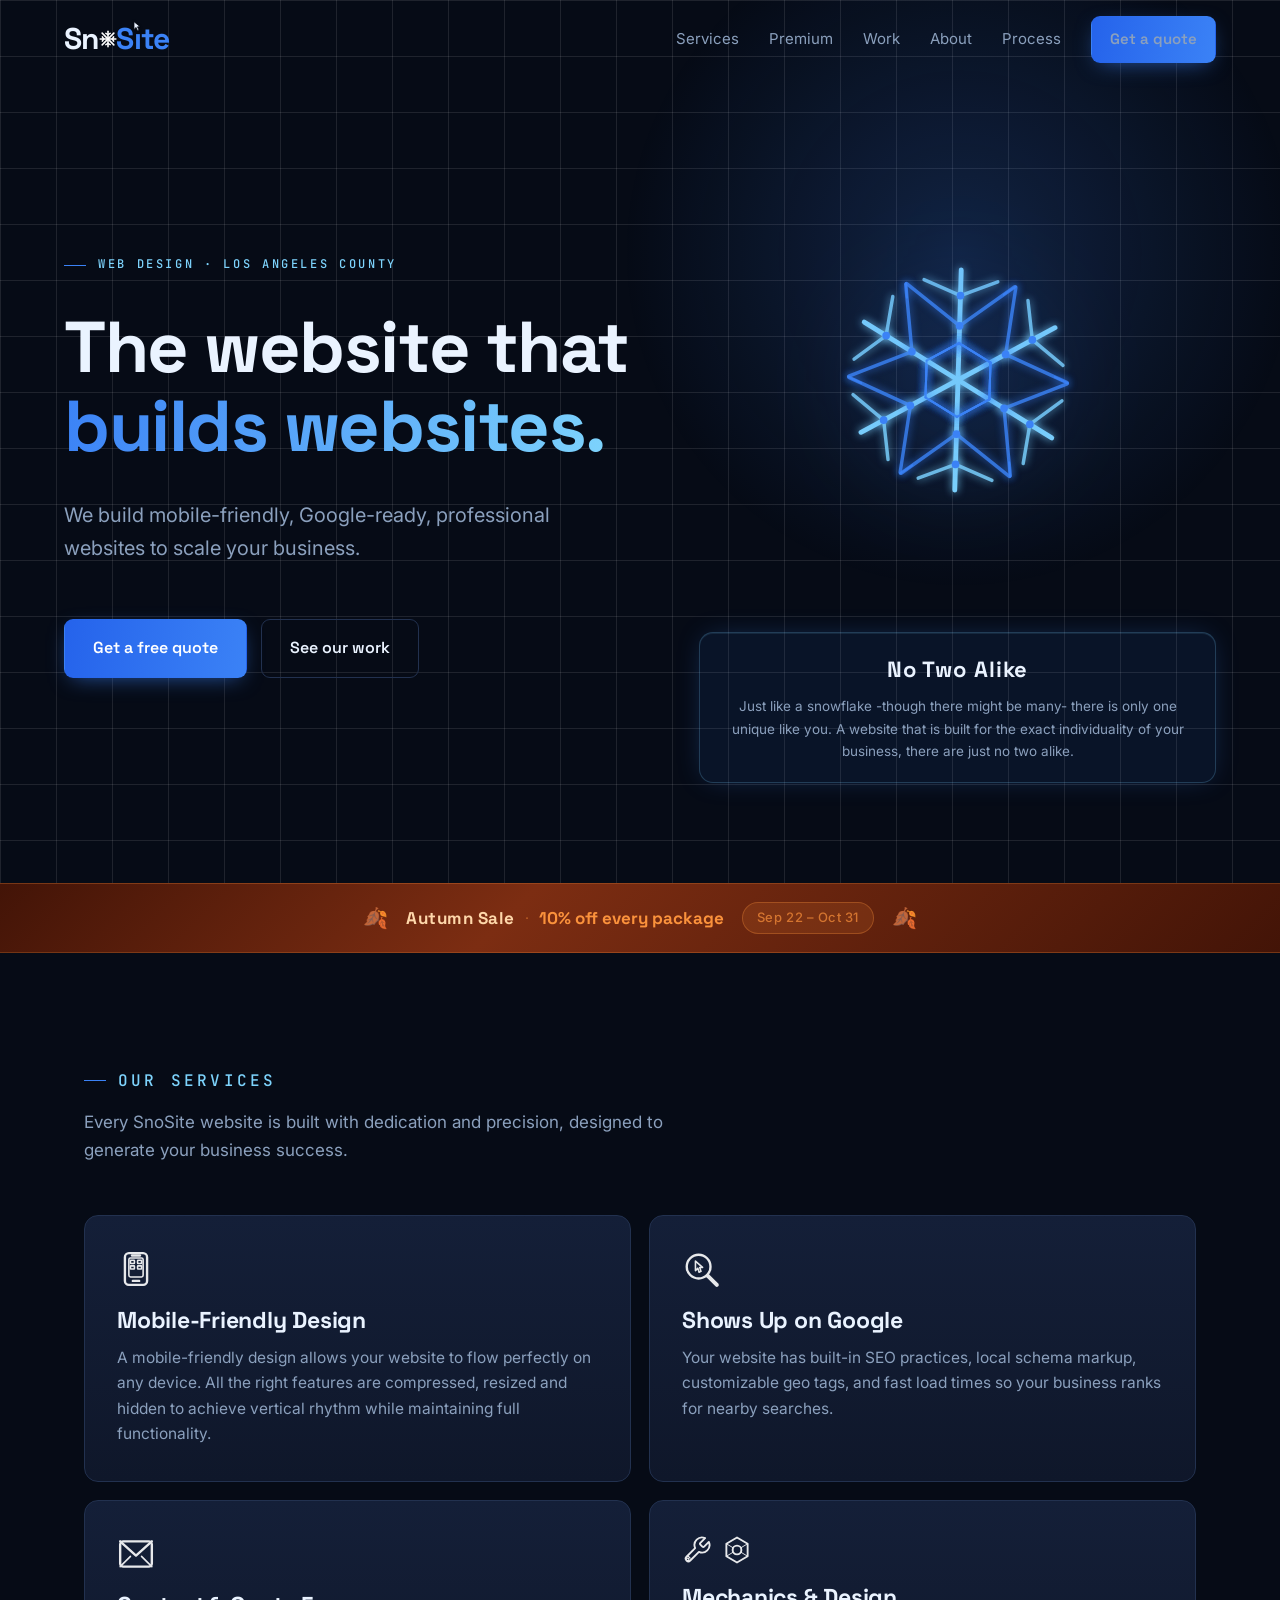
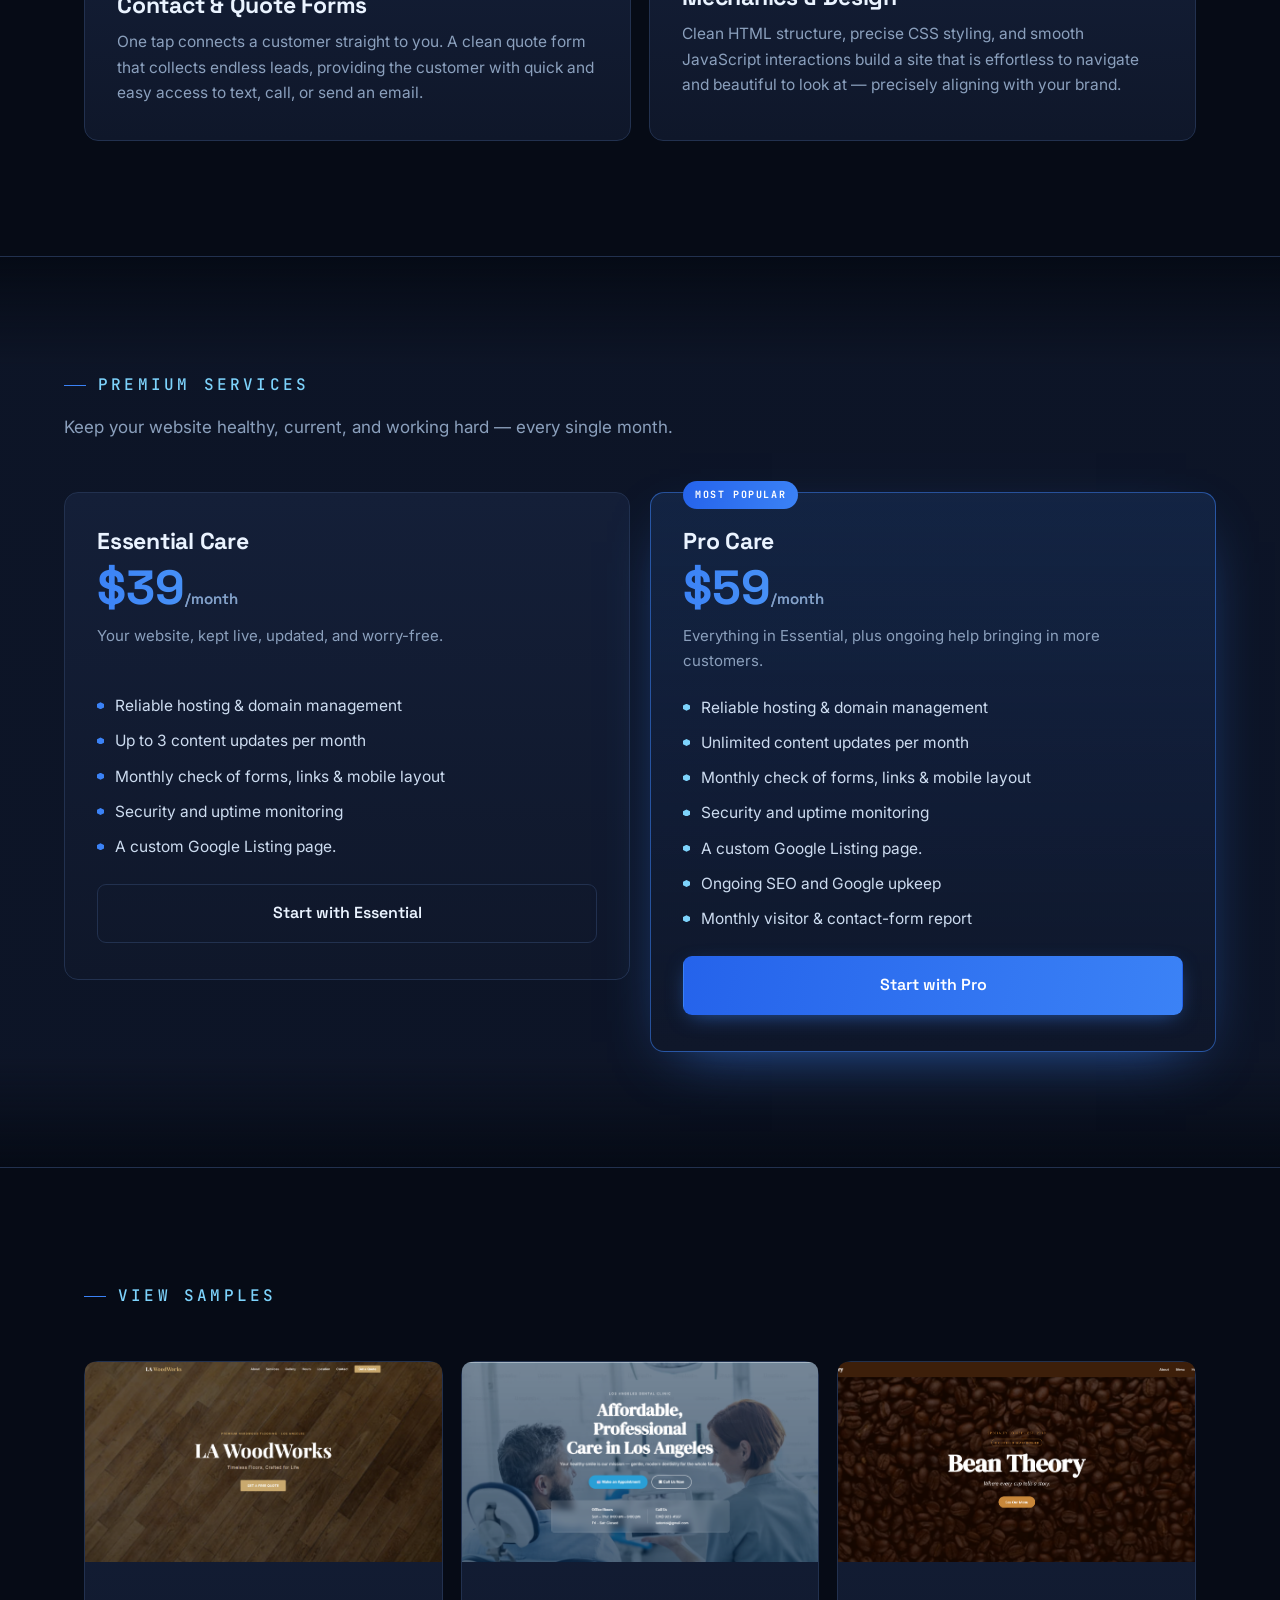
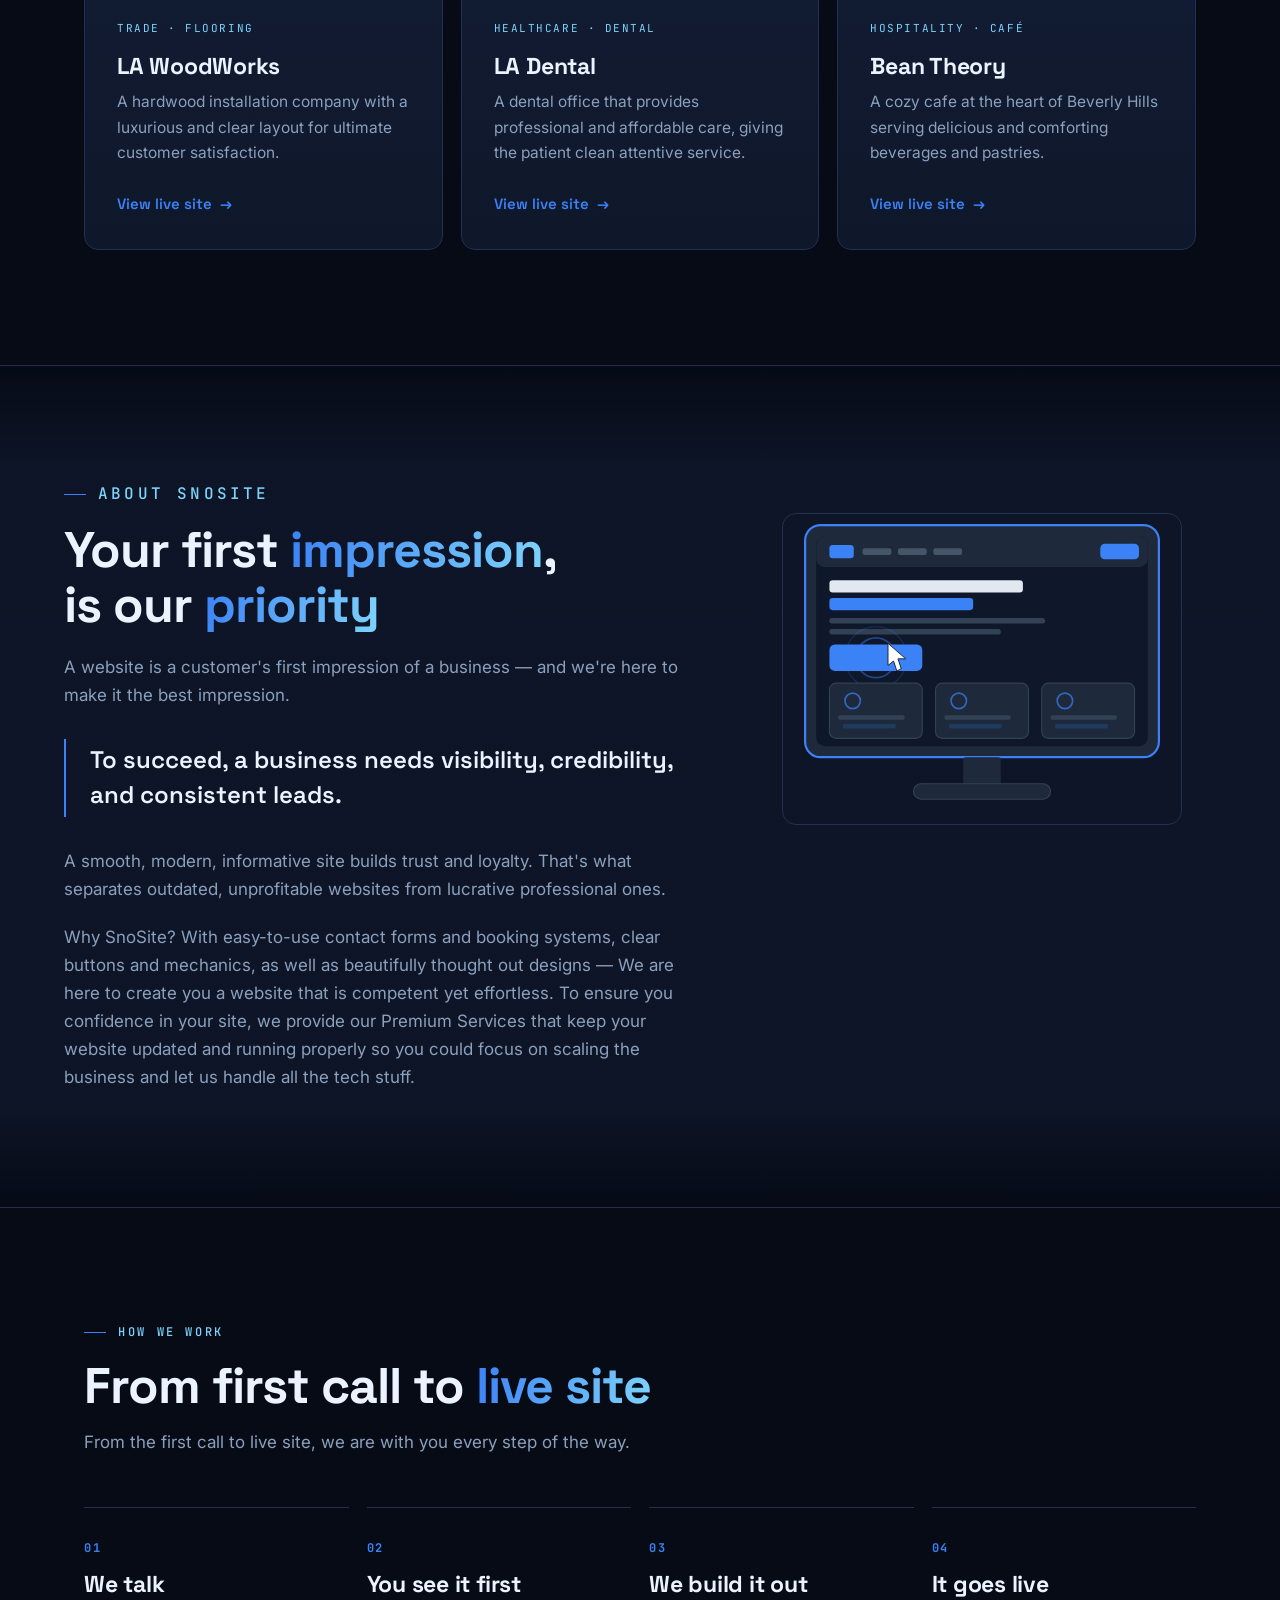
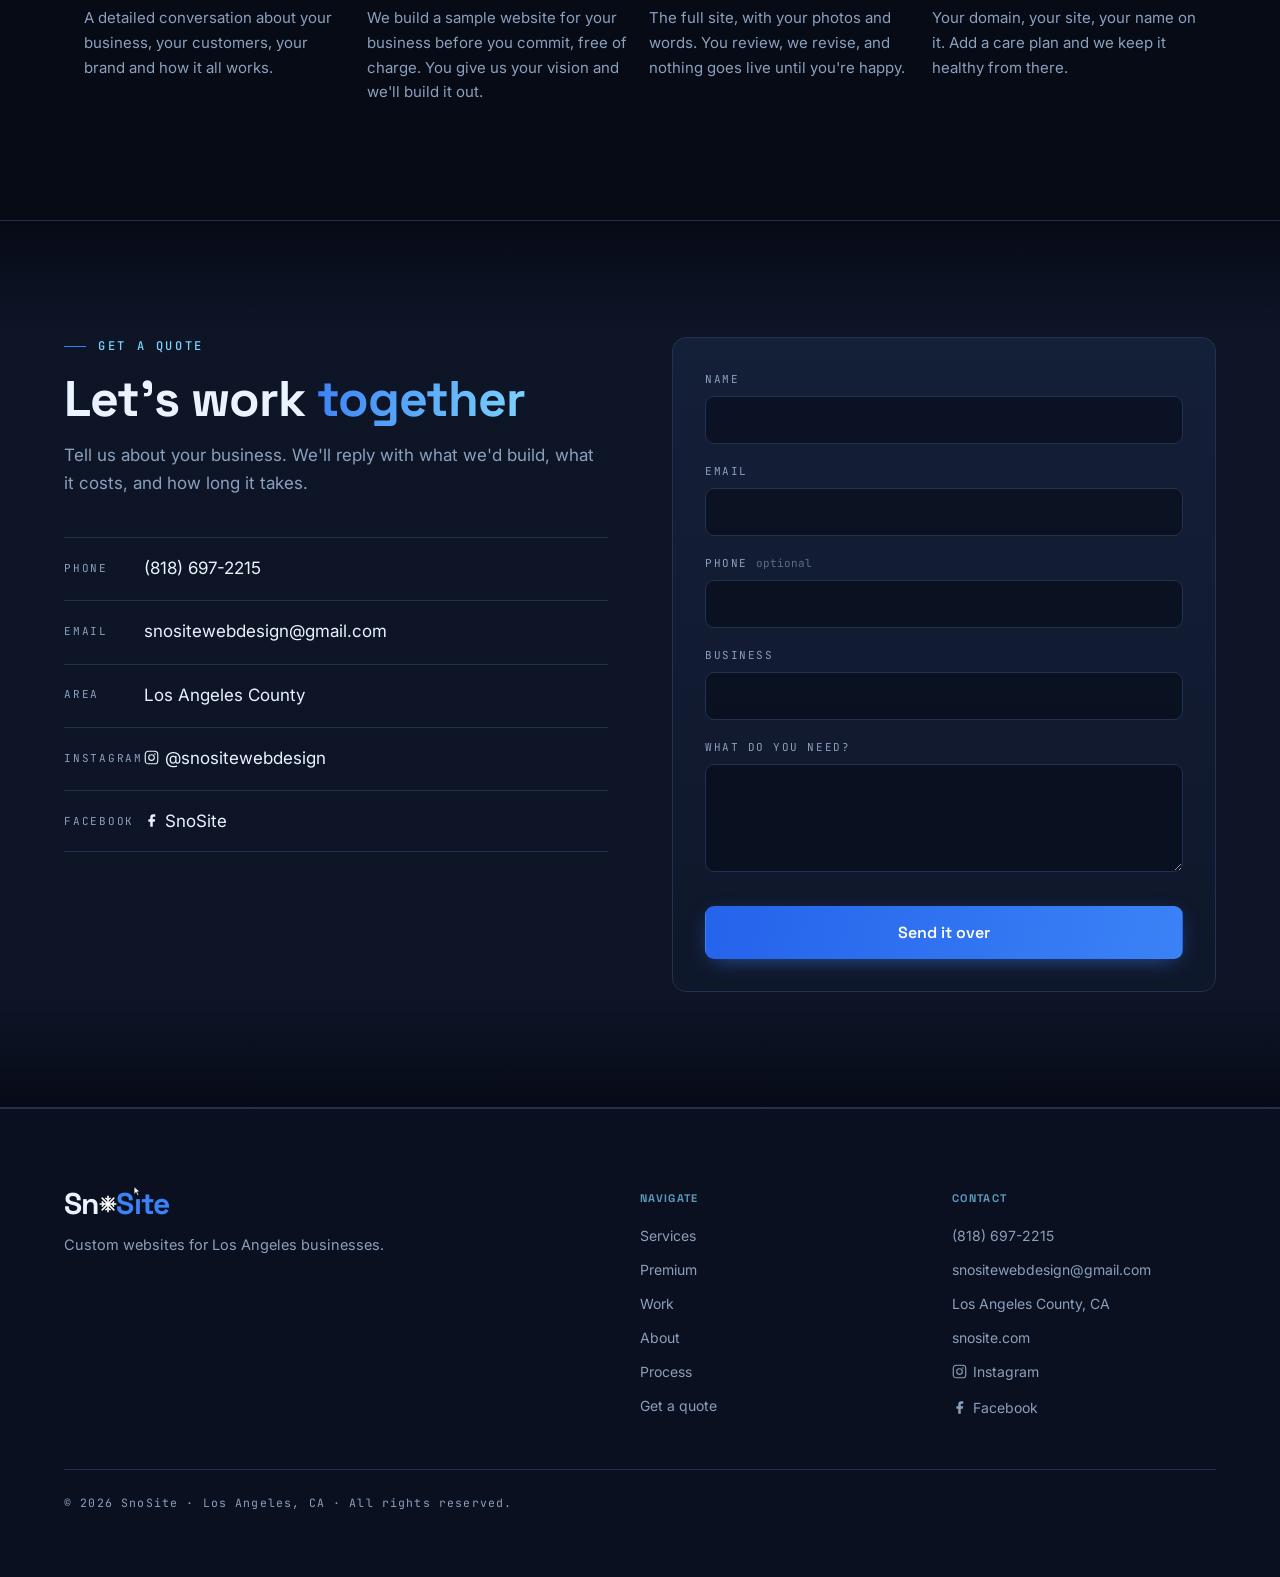
==== index.html @ d72a13e7 "Add autumn sale banner between hero and services sections Co-Authored-By: Claude Sonnet 4.6 <noreply" ====
<!DOCTYPE html>
<html lang="en">
<head>
<meta charset="UTF-8" />
<meta name="viewport" content="width=device-width, initial-scale=1.0" />
<title>SnoSite — Custom Websites for Los Angeles Businesses</title>
<meta name="google-site-verification" content="tPdUk1Uh-haIXaYztUDEKFlg4pIwbfPdYzYJg5y-wUA" />
<meta name="description" content="SnoSite builds custom, mobile-friendly, Google-ready websites for local businesses across Los Angeles County. Get a free sample today." />

<meta property="og:type" content="website" />
<meta property="og:url" content="https://snosite.com/" />
<meta property="og:title" content="SnoSite — Custom Websites for Los Angeles Businesses" />
<meta property="og:description" content="Custom, mobile-friendly, Google-ready websites for local businesses across LA County. Get a free sample today." />
<meta property="og:image" content="https://snosite.com/og-image.png" />
<meta property="og:image:width" content="1200" />
<meta property="og:image:height" content="630" />
<meta name="twitter:card" content="summary_large_image" />
<meta name="twitter:image" content="https://snosite.com/og-image.png" />

<link rel="icon" type="image/svg+xml" href="/favicon.svg" />

<script type="application/ld+json">
{
  "@context": "https://schema.org",
  "@type": "LocalBusiness",
  "name": "SnoSite",
  "description": "Custom, mobile-friendly, Google-ready websites for local businesses across Los Angeles County.",
  "url": "https://snosite.com",
  "telephone": "+18186972215",
  "email": "snositewebdesign@gmail.com",
  "sameAs": [
    "https://www.instagram.com/snositewebdesign/",
    "https://www.facebook.com/profile.php?id=61593627805856"
  ],
  "areaServed": {
    "@type": "AdministrativeArea",
    "name": "Los Angeles County"
  },
  "address": {
    "@type": "PostalAddress",
    "addressLocality": "Los Angeles",
    "addressRegion": "CA",
    "addressCountry": "US"
  },
  "serviceType": "Web Design",
  "priceRange": "$$"
}
</script>

<link rel="preconnect" href="https://fonts.googleapis.com" />
<link rel="preconnect" href="https://fonts.gstatic.com" crossorigin />
<link href="https://fonts.googleapis.com/css2?family=Inter:wght@400;500;600&family=JetBrains+Mono:wght@400;500;700&family=Space+Grotesk:wght@500;600;700&display=swap" rel="stylesheet" />
<link rel="stylesheet" href="style.css" />
</head>
<body>

<!-- ============ REUSABLE LOGO MARK (snow crystal as node graph) ============ -->
<svg width="0" height="0" style="position:absolute" aria-hidden="true">
  <defs>
    <g id="crystal-mark">
      <!-- one arm, rotated six times below -->
      <g id="crystal-arm">
        <line x1="32" y1="32" x2="32" y2="7" />
        <line x1="32" y1="21" x2="24.5" y2="13.5" />
        <line x1="32" y1="21" x2="39.5" y2="13.5" />
        <line x1="32" y1="27" x2="27" y2="22" />
        <line x1="32" y1="27" x2="37" y2="22" />
        <circle cx="32" cy="7"    r="2.4" class="node-tip" />
        <circle cx="32" cy="21"   r="1.7" />
        <circle cx="24.5" cy="13.5" r="1.5" />
        <circle cx="39.5" cy="13.5" r="1.5" />
      </g>
      <use href="#crystal-arm" transform="rotate(60 32 32)" />
      <use href="#crystal-arm" transform="rotate(120 32 32)" />
      <use href="#crystal-arm" transform="rotate(180 32 32)" />
      <use href="#crystal-arm" transform="rotate(240 32 32)" />
      <use href="#crystal-arm" transform="rotate(300 32 32)" />
      <circle cx="32" cy="32" r="3.2" class="node-core" />
    </g>
  </defs>
</svg>

<div class="progress" id="progress" aria-hidden="true"></div>

<!-- ============ NAV ============ -->
<header class="nav" id="nav">
  <a class="brand" href="#hero" aria-label="SnoSite home">
    <span class="brand-word">
      <span class="w-sno">Sn<span class="w-o"><span class="w-o-letter">o</span><svg class="w-snowflake" viewBox="0 0 20 20" aria-hidden="true"><line x1="10" y1="1" x2="10" y2="19"/><line x1="1" y1="10" x2="19" y2="10"/><line x1="3.3" y1="3.3" x2="16.7" y2="16.7"/><line x1="16.7" y1="3.3" x2="3.3" y2="16.7"/><line x1="10" y1="5" x2="7.5" y2="3.5"/><line x1="10" y1="5" x2="12.5" y2="3.5"/><line x1="10" y1="15" x2="7.5" y2="16.5"/><line x1="10" y1="15" x2="12.5" y2="16.5"/><line x1="5" y1="10" x2="3.5" y2="7.5"/><line x1="5" y1="10" x2="3.5" y2="12.5"/><line x1="15" y1="10" x2="16.5" y2="7.5"/><line x1="15" y1="10" x2="16.5" y2="12.5"/></svg></span></span><span class="w-site">S<span class="w-i">ı<svg class="w-dot-cursor" viewBox="0 0 13 18" aria-hidden="true"><path d="M1.2 1.1 L1.2 14.9 L4.9 11.3 L7.4 17 L10 15.8 L7.4 10.3 L12 10 Z"/></svg></span>te</span>
    </span>
  </a>

  <nav class="nav-links" id="navLinks" aria-label="Main">
    <a href="#what-i-do">Services</a>
    <a href="#pricing">Premium</a>
    <a href="#my-work">Work</a>
    <a href="#about">About</a>
    <a href="#process">Process</a>
    <a class="btn btn-sm" href="#contact">Get a quote</a>
  </nav>

  <button class="burger" id="burger" aria-label="Open menu" aria-expanded="false" aria-controls="navLinks">
    <span></span><span></span>
  </button>
</header>

<main>

<!-- ============ HERO ============ -->
<section class="hero" id="hero">
  <div class="hero-grid">

    <div class="hero-copy">
      <p class="eyebrow reveal">Web design · Los Angeles County</p>
      <h1 class="reveal">The website that<br /><em>builds websites.</em></h1>
      <p class="lede reveal">
        We build mobile-friendly, Google-ready, professional websites to scale
        your business.
      </p>

      <div class="hero-cta reveal">
        <a class="btn" href="#contact">Get a free quote</a>
        <a class="btn btn-ghost" href="#my-work">See our work</a>
      </div>

    </div>

    <figure class="hero-crystal reveal">
      <canvas id="crystal" aria-hidden="true"></canvas>
      <div class="crystal-box">
        <p class="crystal-label">No Two Alike</p>
        <p class="crystal-desc">Just like a snowflake -though there might be many- there is only one unique like you. A website that is built for the exact individuality of your business, there are just no two alike.</p>
      </div>
    </figure>

  </div>
</section>

<!-- ============ FALL SALE BANNER ============ -->
<div class="fall-banner">
  <div class="fall-banner-inner">
    <span class="fall-leaf">🍂</span>
    <div class="fall-banner-text">
      <span class="fall-title">Autumn Sale</span>
      <span class="fall-sep">·</span>
      <span class="fall-offer">10% off every package</span>
    </div>
    <span class="fall-dates">Sep 22 – Oct 31</span>
    <span class="fall-leaf">🍂</span>
  </div>
</div>

<!-- ============ SERVICES ============ -->
<section class="section" id="what-i-do">
  <header class="section-head reveal">
    <p class="eyebrow eyebrow-lg">Our services</p>
    <p class="section-sub">Every SnoSite website is built with dedication and precision, designed to generate your business success.</p>
  </header>

  <div class="lattice">
    <article class="card reveal">
      <div class="card-mark">
        <svg viewBox="0 0 24 24" fill="none" stroke="white" stroke-width="1.5" stroke-linecap="round" stroke-linejoin="round" aria-hidden="true">
          <rect x="5" y="2" width="14" height="20" rx="2.5"/><rect x="7.5" y="5" width="9" height="12" rx="1" stroke-width="1"/><line x1="9.5" y1="3.5" x2="14.5" y2="3.5"/><rect x="8.5" y="6.5" width="2.5" height="2" rx="0.3" stroke-width="1"/><rect x="13" y="6.5" width="2.5" height="2" rx="0.3" stroke-width="1"/><rect x="8.5" y="10" width="2.5" height="2" rx="0.3" stroke-width="1"/><rect x="13" y="10" width="2.5" height="2" rx="0.3" stroke-width="1"/><line x1="10" y1="19.5" x2="14" y2="19.5" stroke-width="1.5"/>
        </svg>
      </div>
      <h3>Mobile-Friendly Design</h3>
      <p>A mobile-friendly design allows your website to flow perfectly on any device. All the right features are compressed, resized and hidden to achieve vertical rhythm while maintaining full functionality.</p>
    </article>

    <article class="card reveal">
      <div class="card-mark">
        <svg viewBox="0 0 24 24" fill="none" stroke="white" stroke-width="1.5" stroke-linecap="round" stroke-linejoin="round" aria-hidden="true">
          <circle cx="10.5" cy="10.5" r="7.5"/><polygon points="8.5,7 8.5,13 10,11.5 10.8,14 12,13.5 11.2,11 13,11" stroke-width="1" stroke-linejoin="round"/><line x1="16.3" y1="16.3" x2="22" y2="22" stroke-width="2.5"/>
        </svg>
      </div>
      <h3>Shows Up on Google</h3>
      <p>Your website has built-in SEO practices, local schema markup, customizable geo tags, and fast load times so your business ranks for nearby searches.</p>
    </article>

    <article class="card reveal">
      <div class="card-mark">
        <svg viewBox="0 0 24 24" fill="none" stroke="white" stroke-width="1.5" stroke-linecap="round" stroke-linejoin="round" aria-hidden="true">
          <rect x="2" y="4" width="20" height="16" rx="2"/><polyline points="2,4 12,13 22,4"/><line x1="2" y1="20" x2="8.5" y2="13.5" stroke-width="1"/><line x1="22" y1="20" x2="15.5" y2="13.5" stroke-width="1"/>
        </svg>
      </div>
      <h3>Contact &amp; Quote Forms</h3>
      <p>One tap connects a customer straight to you. A clean quote form that collects endless leads, providing the customer with quick and easy access to text, call, or send an email.</p>
    </article>

    <article class="card reveal">
      <div class="card-mark card-mark--duo">
        <svg viewBox="0 0 24 24" fill="none" stroke="white" stroke-width="1.5" stroke-linecap="round" stroke-linejoin="round" aria-hidden="true">
          <path d="M14.7 6.3a1 1 0 0 0 0 1.4l1.6 1.6a1 1 0 0 0 1.4 0l3.77-3.77a6 6 0 0 1-7.94 7.94l-6.91 6.91a2.12 2.12 0 0 1-3-3l6.91-6.91a6 6 0 0 1 7.94-7.94l-3.76 3.76z"/><line x1="5" y1="17" x2="6.5" y2="18.5" stroke-width="1"/><circle cx="4.5" cy="19.5" r="1" stroke-width="1" fill="none"/>
        </svg>
        <svg viewBox="0 0 24 24" fill="none" stroke="white" stroke-width="1.5" stroke-linecap="round" stroke-linejoin="round" aria-hidden="true">
          <polygon points="12,2 20.5,7 20.5,17 12,22 3.5,17 3.5,7"/><circle cx="12" cy="12" r="3.5"/><line x1="3.5" y1="7" x2="8.5" y2="10" stroke-width="0.75"/><line x1="20.5" y1="7" x2="15.5" y2="10" stroke-width="0.75"/><line x1="3.5" y1="17" x2="8.5" y2="14" stroke-width="0.75"/><line x1="20.5" y1="17" x2="15.5" y2="14" stroke-width="0.75"/><line x1="8.5" y1="10" x2="8.5" y2="14" stroke-width="0.75"/><line x1="15.5" y1="10" x2="15.5" y2="14" stroke-width="0.75"/>
        </svg>
      </div>
      <h3>Mechanics &amp; Design</h3>
      <p>Clean HTML structure, precise CSS styling, and smooth JavaScript interactions build a site that is effortless to navigate and beautiful to look at — precisely aligning with your brand.</p>
    </article>
  </div>
</section>

<!-- ============ PREMIUM ============ -->
<section class="section band" id="pricing">
  <header class="section-head reveal">
    <p class="eyebrow eyebrow-lg">Premium services</p>
    <p class="section-sub">Keep your website healthy, current, and working hard — every single month.</p>
  </header>

  <div class="plans">
    <article class="plan reveal reveal-pop">
      <h3>Essential Care</h3>
      <p class="plan-price">$39<em>/month</em></p>
      <p class="plan-line">Your website, kept live, updated, and worry-free.</p>
      <ul>
        <li>Reliable hosting &amp; domain management</li>
        <li>Up to 3 content updates per month</li>
        <li>Monthly check of forms, links &amp; mobile layout</li>
        <li>Security and uptime monitoring</li>
        <li>A custom Google Listing page.</li>
      </ul>
      <a class="btn btn-ghost btn-block" href="#contact">Start with Essential</a>
    </article>

    <article class="plan plan-pro reveal reveal-pop">
      <p class="plan-badge">Most popular</p>
      <h3>Pro Care</h3>
      <p class="plan-price">$59<em>/month</em></p>
      <p class="plan-line">Everything in Essential, plus ongoing help bringing in more customers.</p>
      <ul>
        <li>Reliable hosting &amp; domain management</li>
        <li>Unlimited content updates per month</li>
        <li>Monthly check of forms, links &amp; mobile layout</li>
        <li>Security and uptime monitoring</li>
        <li>A custom Google Listing page.</li>
        <li>Ongoing SEO and Google upkeep</li>
        <li>Monthly visitor &amp; contact-form report</li>
      </ul>
      <a class="btn btn-block" href="#contact">Start with Pro</a>
    </article>
  </div>
</section>

<!-- ============ WORK ============ -->
<section class="section" id="my-work">
  <header class="section-head reveal">
    <p class="eyebrow eyebrow-lg">View samples</p>
  </header>

  <div class="work">
    <a class="work-card reveal" href="https://la-woodworks.snosite.com" target="_blank" rel="noopener">
      <div class="work-img-wrap">
        <img src="la-woodworks.png" alt="Screenshot of LA WoodWorks website" class="work-img" />
      </div>
      <div class="work-top">
        <span class="work-tag">Trade · Flooring</span>
        <h3>LA WoodWorks</h3>
        <p>A hardwood installation company with a luxurious and clear layout for ultimate customer satisfaction.</p>
      </div>
      <span class="work-link">View live site <span>&rarr;</span></span>
    </a>

    <a class="work-card reveal" href="https://la-dental.snosite.com" target="_blank" rel="noopener">
      <div class="work-img-wrap">
        <img src="la-dental.png" alt="Screenshot of LA Dental website" class="work-img" />
      </div>
      <div class="work-top">
        <span class="work-tag">Healthcare · Dental</span>
        <h3>LA Dental</h3>
        <p>A dental office that provides professional and affordable care, giving the patient clean attentive service.</p>
      </div>
      <span class="work-link">View live site <span>&rarr;</span></span>
    </a>

    <a class="work-card reveal" href="https://bean-theory.snosite.com" target="_blank" rel="noopener">
      <div class="work-img-wrap">
        <img src="bean-theory.png" alt="Screenshot of Bean Theory website" class="work-img" />
      </div>
      <div class="work-top">
        <span class="work-tag">Hospitality · Café</span>
        <h3>Bean Theory</h3>
        <p>A cozy cafe at the heart of Beverly Hills serving delicious and comforting beverages and pastries.</p>
      </div>
      <span class="work-link">View live site <span>&rarr;</span></span>
    </a>
  </div>
</section>

<!-- ============ ABOUT ============ -->
<section class="section band" id="about">
  <div class="about-grid">
    <div class="reveal">
      <p class="eyebrow eyebrow-lg">About SnoSite</p>
      <h2>Your first <em>impression</em>,<br>is our <em>priority</em></h2>
      <p class="about-p">
        A website is a customer's first impression of a business — and we're here
        to make it the best impression.
      </p>
      <blockquote class="pull">
        To succeed, a business needs visibility, credibility, and consistent leads.
      </blockquote>
      <p class="about-p">
        A smooth, modern, informative site builds trust and loyalty. That's what
        separates outdated, unprofitable websites from lucrative professional ones.
      </p>
      <p class="about-p">
        Why SnoSite? With easy-to-use contact forms and booking systems, clear buttons and mechanics, as well as beautifully thought out designs — We are here to create you a website that is competent yet effortless. To ensure you confidence in your site, we provide our Premium Services that keep your website updated and running properly so you could focus on scaling the business and let us handle all the tech stuff.
      </p>

    </div>

    <div class="reveal reveal-pop about-visual">
      <svg id="aboutMonitor" class="about-illustration" viewBox="0 0 360 280" xmlns="http://www.w3.org/2000/svg" role="img" aria-label="Click to celebrate — illustration of a website on a monitor" style="cursor:pointer;">
        <rect x="20" y="10" width="320" height="210" rx="14" fill="#1e293b" stroke="#3b82f6" stroke-width="2"/>
        <rect x="30" y="20" width="300" height="190" rx="8" fill="#0f172a"/>
        <rect x="30" y="20" width="300" height="28" rx="8" fill="#1e293b"/>
        <rect x="42" y="28" width="22" height="12" rx="3" fill="#3b82f6"/>
        <rect x="72" y="31" width="26" height="6" rx="2" fill="#475569"/>
        <rect x="104" y="31" width="26" height="6" rx="2" fill="#475569"/>
        <rect x="136" y="31" width="26" height="6" rx="2" fill="#475569"/>
        <rect x="287" y="27" width="35" height="14" rx="4" fill="#3b82f6"/>
        <rect x="42" y="60" width="175" height="11" rx="3" fill="#e2e8f0"/>
        <rect x="42" y="76" width="130" height="11" rx="3" fill="#3b82f6"/>
        <rect x="42" y="94" width="195" height="5" rx="2" fill="#334155"/>
        <rect x="42" y="104" width="155" height="5" rx="2" fill="#334155"/>
        <rect x="42" y="118" width="84" height="24" rx="5" fill="#3b82f6"/>
        <circle cx="84" cy="130" r="18" fill="none" stroke="#3b82f6" stroke-width="1.5" opacity="0.45"/>
        <circle cx="84" cy="130" r="28" fill="none" stroke="#3b82f6" stroke-width="1" opacity="0.22"/>
        <rect x="42"  y="153" width="84" height="50" rx="6" fill="#1e293b" stroke="#334155" stroke-width="1"/>
        <rect x="138" y="153" width="84" height="50" rx="6" fill="#1e293b" stroke="#334155" stroke-width="1"/>
        <rect x="234" y="153" width="84" height="50" rx="6" fill="#1e293b" stroke="#334155" stroke-width="1"/>
        <circle cx="63"  cy="169" r="7" fill="none" stroke="#3b82f6" stroke-width="1.5" opacity="0.7"/>
        <circle cx="159" cy="169" r="7" fill="none" stroke="#3b82f6" stroke-width="1.5" opacity="0.7"/>
        <circle cx="255" cy="169" r="7" fill="none" stroke="#3b82f6" stroke-width="1.5" opacity="0.7"/>
        <rect x="50"  y="182" width="60" height="4" rx="1.5" fill="#334155"/>
        <rect x="54"  y="190" width="48" height="4" rx="1.5" fill="#1e3a5f"/>
        <rect x="146" y="182" width="60" height="4" rx="1.5" fill="#334155"/>
        <rect x="150" y="190" width="48" height="4" rx="1.5" fill="#1e3a5f"/>
        <rect x="242" y="182" width="60" height="4" rx="1.5" fill="#334155"/>
        <rect x="246" y="190" width="48" height="4" rx="1.5" fill="#1e3a5f"/>
        <rect x="163" y="220" width="34" height="26" rx="2" fill="#1e293b"/>
        <rect x="118" y="244" width="124" height="14" rx="7" fill="#1e293b" stroke="#334155" stroke-width="1"/>
        <g transform="translate(95, 117)">
          <polygon points="0,0 0,20 5,16 8,25 12,23 9,14 16,14" fill="#ffffff" stroke="#0f172a" stroke-width="0.8" stroke-linejoin="round"/>
        </g>
      </svg>
    </div>

  </div>
</section>

<!-- ============ PROCESS ============ -->
<section class="section" id="process">
  <header class="section-head reveal">
    <p class="eyebrow">How we work</p>
    <h2>From first call to <em>live site</em></h2>
    <p class="section-sub">From the first call to live site, we are with you every step of the way.</p>
  </header>

  <ol class="steps">
    <li class="step reveal">
      <span class="step-n">01</span>
      <h3>We talk</h3>
      <p>A detailed conversation about your business, your customers, your brand and how it all works.</p>
    </li>
    <li class="step reveal">
      <span class="step-n">02</span>
      <h3>You see it first</h3>
      <p>We build a sample website for your business before you commit, free of charge. You give us your vision and we'll build it out.</p>
    </li>
    <li class="step reveal">
      <span class="step-n">03</span>
      <h3>We build it out</h3>
      <p>The full site, with your photos and words. You review, we revise, and nothing goes live until you're happy.</p>
    </li>
    <li class="step reveal">
      <span class="step-n">04</span>
      <h3>It goes live</h3>
      <p>Your domain, your site, your name on it. Add a care plan and we keep it healthy from there.</p>
    </li>
  </ol>

</section>

<!-- ============ CONTACT ============ -->
<section class="section band" id="contact">
  <div class="contact-grid">
    <div class="reveal">
      <p class="eyebrow">Get a quote</p>
      <h2>Let's work <em>together</em></h2>
      <p class="section-sub">
        Tell us about your business. We'll reply with what we'd build, what it
        costs, and how long it takes.
      </p>

      <ul class="direct">
        <li>
          <span class="direct-k">Phone</span>
          <a href="tel:+18186972215">(818) 697-2215</a>
        </li>
        <li>
          <span class="direct-k">Email</span>
          <a href="mailto:snositewebdesign@gmail.com">snositewebdesign@gmail.com</a>
        </li>
        <li>
          <span class="direct-k">Area</span>
          <span>Los Angeles County</span>
        </li>
        <li>
          <span class="direct-k">Instagram</span>
          <a href="https://www.instagram.com/snositewebdesign/?hl=en" target="_blank" rel="noopener"><svg class="social-icon" viewBox="0 0 24 24" fill="none" stroke="currentColor" stroke-width="1.8" stroke-linecap="round" stroke-linejoin="round" aria-hidden="true"><rect x="2" y="2" width="20" height="20" rx="5"/><circle cx="12" cy="12" r="4.5"/><circle cx="17.5" cy="6.5" r="1.2" fill="currentColor" stroke="none"/></svg>@snositewebdesign</a>
        </li>
        <li>
          <span class="direct-k">Facebook</span>
          <a href="https://www.facebook.com/profile.php?id=61593627805856" target="_blank" rel="noopener"><svg class="social-icon" viewBox="0 0 24 24" fill="currentColor" aria-hidden="true"><path d="M18 2h-3a5 5 0 0 0-5 5v3H7v4h3v8h4v-8h3l1-4h-4V7a1 1 0 0 1 1-1h3z"/></svg>SnoSite</a>
        </li>
      </ul>
    </div>

    <form class="form reveal" id="quoteForm" action="https://formspree.io/f/mqerpqla" method="POST">
      <div class="field">
        <label for="name">Name</label>
        <input id="name" name="name" type="text" required autocomplete="name" />
      </div>
      <div class="field">
        <label for="email">Email</label>
        <input id="email" name="email" type="email" required autocomplete="email" />
      </div>
      <div class="field">
        <label for="phone">Phone <span class="opt">optional</span></label>
        <input id="phone" name="phone" type="tel" autocomplete="tel" />
      </div>
      <div class="field">
        <label for="business">Business</label>
        <input id="business" name="business" type="text" required />
      </div>
      <div class="field">
        <label for="details">What do you need?</label>
        <textarea id="details" name="details" rows="4" required></textarea>
      </div>
      <button class="btn btn-block" type="submit">Send it over</button>
    </form>
  </div>
</section>

</main>

<!-- ============ FOOTER ============ -->
<footer class="footer">
  <div class="foot-grid">

    <div class="foot-brand">
      <a class="brand" href="#hero" aria-label="SnoSite home">
        <span class="brand-word">
          <span class="w-sno">Sn<span class="w-o"><span class="w-o-letter">o</span><svg class="w-snowflake" viewBox="0 0 20 20" aria-hidden="true"><line x1="10" y1="1" x2="10" y2="19"/><line x1="1" y1="10" x2="19" y2="10"/><line x1="3.3" y1="3.3" x2="16.7" y2="16.7"/><line x1="16.7" y1="3.3" x2="3.3" y2="16.7"/><line x1="10" y1="5" x2="7.5" y2="3.5"/><line x1="10" y1="5" x2="12.5" y2="3.5"/><line x1="10" y1="15" x2="7.5" y2="16.5"/><line x1="10" y1="15" x2="12.5" y2="16.5"/><line x1="5" y1="10" x2="3.5" y2="7.5"/><line x1="5" y1="10" x2="3.5" y2="12.5"/><line x1="15" y1="10" x2="16.5" y2="7.5"/><line x1="15" y1="10" x2="16.5" y2="12.5"/></svg></span></span><span class="w-site">S<span class="w-i">ı<svg class="w-dot-cursor" viewBox="0 0 13 18" aria-hidden="true"><path d="M1.2 1.1 L1.2 14.9 L4.9 11.3 L7.4 17 L10 15.8 L7.4 10.3 L12 10 Z"/></svg></span>te</span>
        </span>
      </a>
      <p class="foot-line">Custom websites for Los Angeles businesses.</p>
    </div>

    <div class="foot-col">
      <p class="foot-heading">Navigate</p>
      <nav class="foot-links" aria-label="Footer">
        <a href="#what-i-do">Services</a>
        <a href="#pricing">Premium</a>
        <a href="#my-work">Work</a>
        <a href="#about">About</a>
        <a href="#process">Process</a>
        <a href="#contact">Get a quote</a>
      </nav>
    </div>

    <div class="foot-col">
      <p class="foot-heading">Contact</p>
      <ul class="foot-contact">
        <li><a href="tel:+18186972215">(818) 697-2215</a></li>
        <li><a href="mailto:snositewebdesign@gmail.com">snositewebdesign@gmail.com</a></li>
        <li>Los Angeles County, CA</li>
        <li><a href="https://snosite.com">snosite.com</a></li>
        <li><a href="https://www.instagram.com/snositewebdesign/?hl=en" target="_blank" rel="noopener"><svg class="social-icon" viewBox="0 0 24 24" fill="none" stroke="currentColor" stroke-width="1.8" stroke-linecap="round" stroke-linejoin="round" aria-hidden="true"><rect x="2" y="2" width="20" height="20" rx="5"/><circle cx="12" cy="12" r="4.5"/><circle cx="17.5" cy="6.5" r="1.2" fill="currentColor" stroke="none"/></svg>Instagram</a></li>
        <li><a href="https://www.facebook.com/profile.php?id=61593627805856" target="_blank" rel="noopener"><svg class="social-icon" viewBox="0 0 24 24" fill="currentColor" aria-hidden="true"><path d="M18 2h-3a5 5 0 0 0-5 5v3H7v4h3v8h4v-8h3l1-4h-4V7a1 1 0 0 1 1-1h3z"/></svg>Facebook</a></li>
      </ul>
    </div>

  </div>
  <p class="copy">© <span id="year">2026</span> SnoSite · Los Angeles, CA · All rights reserved.</p>
</footer>

<script src="script.js"></script>
</body>
</html>
---- style.css ----
/* ============================================================
   SnoSite — style.css
   Palette : ink / navy / frost / ice / snow / slate
   Type    : Space Grotesk (display) · Inter (body) · JetBrains Mono (data)
   Motif   : the six-fold crystal — no two alike
   ============================================================ */

:root{
  /* --- colour --- */
  --ink:      #060b16;   /* page base, deepest */
  --navy:     #0f172a;   /* surfaces */
  --navy-2:   #141f38;   /* raised surfaces */
  --line:     #22314f;   /* hairlines */
  --frost:    #3b82f6;   /* primary accent */
  --frost-dk: #2563eb;
  --ice:      #7dd3fc;   /* secondary accent — the frost range */
  --snow:     #eaf3ff;   /* text, blue-tinted white */
  --slate:    #8ba0bd;   /* muted text */

  /* --- type --- */
  --display: 'Space Grotesk', system-ui, sans-serif;
  --body:    'Inter', system-ui, sans-serif;
  --mono:    'JetBrains Mono', ui-monospace, monospace;

  /* --- space --- */
  --gut: clamp(20px, 5vw, 64px);
  --r:   14px;
  --r-sm: 9px;
}

*,*::before,*::after{box-sizing:border-box;margin:0;padding:0}
html{scroll-behavior:smooth;scroll-padding-top:88px}

body{
  background:var(--ink);
  color:var(--snow);
  font-family:var(--body);
  font-size:17px;
  line-height:1.65;
  -webkit-font-smoothing:antialiased;
  overflow-x:hidden;
}

/* the lattice: a faint crystal grid across the whole page */
body::before{
  content:"";position:fixed;inset:0;z-index:0;pointer-events:none;
  background-image:
    linear-gradient(rgba(255,255,255,.10) 1px, transparent 1px),
    linear-gradient(90deg, rgba(255,255,255,.10) 1px, transparent 1px);
  background-size:56px 56px;
}
body > *{position:relative;z-index:1}

img,svg,canvas{display:block;max-width:100%}
a{color:inherit}

/* ---------- type primitives ---------- */
h1,h2,h3{font-family:var(--display);font-weight:700;letter-spacing:-.02em;line-height:1.1}
h1{font-size:clamp(40px,6.2vw,72px)}
h2{font-size:clamp(30px,4.2vw,50px)}
h3{font-size:clamp(19px,2vw,23px);letter-spacing:-.01em}
h1 em, h2 em{
  font-style:normal;
  background:linear-gradient(100deg,var(--frost),var(--ice));
  -webkit-background-clip:text;background-clip:text;color:transparent;
}

.eyebrow{
  font-family:var(--mono);font-size:12px;font-weight:500;
  letter-spacing:.22em;text-transform:uppercase;color:var(--ice);
  display:flex;align-items:center;gap:12px;
}
.eyebrow::before{
  content:"";width:22px;height:1px;background:var(--frost);flex:none;
}
.eyebrow-lg{font-size:16px;letter-spacing:.2em}

.lede{font-size:clamp(17px,1.7vw,20px);color:var(--slate);max-width:52ch;margin-top:22px}
.section-sub{color:var(--slate);margin-top:14px;max-width:56ch;font-size:17px}

/* ---------- the mark ---------- */
.mark{width:34px;height:34px;flex:none}
#crystal-mark line{stroke:var(--frost);stroke-width:2;stroke-linecap:round}
#crystal-mark circle{fill:var(--frost)}
#crystal-mark .node-tip{fill:var(--ice)}
#crystal-mark .node-core{fill:var(--ice)}

/* ---------- buttons ---------- */
.btn{
  --bg:linear-gradient(100deg,var(--frost-dk),var(--frost));
  display:inline-flex;align-items:center;justify-content:center;gap:9px;
  background:var(--bg);color:#fff;
  font-family:var(--display);font-weight:600;font-size:16px;
  padding:15px 28px;border-radius:var(--r-sm);border:1px solid transparent;
  text-decoration:none;cursor:pointer;
  transition:transform .18s ease, box-shadow .18s ease, filter .18s ease;
  box-shadow:0 6px 22px -8px rgba(59,130,246,.7);
}
.btn:hover{transform:translateY(-2px);box-shadow:0 12px 32px -8px rgba(59,130,246,.85);filter:brightness(1.06)}
.btn:active{transform:translateY(0)}
.btn-ghost{
  background:transparent;border-color:var(--line);color:var(--snow);box-shadow:none;
}
.btn-ghost:hover{border-color:var(--frost);background:rgba(59,130,246,.08);box-shadow:none}
.btn-sm{padding:10px 18px;font-size:14px}
.btn-block{display:flex;width:100%;margin-top:26px}

:focus-visible{outline:2px solid var(--ice);outline-offset:3px;border-radius:4px}

/* ---------- fall sale banner ---------- */
.fall-banner{
  background:linear-gradient(135deg,#431407 0%,#7c2d12 40%,#431407 100%);
  border-top:1px solid rgba(251,146,60,.25);
  border-bottom:1px solid rgba(251,146,60,.25);
  padding:18px var(--gut);
}
.fall-banner-inner{
  max-width:var(--max);
  margin:0 auto;
  display:flex;
  align-items:center;
  justify-content:center;
  gap:18px;
  flex-wrap:wrap;
}
.fall-leaf{ font-size:20px; line-height:1; }
.fall-banner-text{
  display:flex;align-items:center;gap:10px;flex-wrap:wrap;justify-content:center;
}
.fall-title{
  font-family:var(--display);font-size:17px;font-weight:700;
  color:#fed7aa;letter-spacing:.03em;
}
.fall-sep{ color:rgba(251,146,60,.5); font-size:14px; }
.fall-offer{
  font-family:var(--display);font-size:17px;font-weight:700;color:#fb923c;
}
.fall-dates{
  font-family:var(--body);font-size:13px;font-weight:500;
  color:rgba(251,146,60,.7);letter-spacing:.04em;
  background:rgba(251,146,60,.12);
  border:1px solid rgba(251,146,60,.3);
  border-radius:100px;
  padding:4px 14px;
}

/* ---------- scroll progress ---------- */
.progress{
  position:fixed;top:0;left:0;height:2px;width:0;z-index:60;
  background:linear-gradient(90deg,var(--frost),var(--ice));
  transition:width .1s linear;
}

/* ---------- nav ---------- */
.nav{
  position:fixed;top:0;left:0;right:0;z-index:50;
  display:flex;align-items:center;justify-content:space-between;
  padding:16px var(--gut);
  border-bottom:1px solid transparent;
  transition:background .3s ease, border-color .3s ease, backdrop-filter .3s ease;
}
.nav.stuck{
  background:rgba(6,11,22,.82);
  backdrop-filter:blur(14px);
  border-bottom-color:var(--line);
}
.brand{display:flex;align-items:center;gap:11px;text-decoration:none}

/* ---------- the wordmark: snowflake "o", cursor dot on "i" ---------- */
.brand-word{
  font-family:var(--display);font-weight:700;font-size:30px;letter-spacing:-.02em;
  display:inline-flex;align-items:baseline;line-height:1;white-space:nowrap;
}
.w-sno{color:var(--snow)}
.w-site{color:var(--frost)}

/* the "o" holds a snowflake */
.w-o{position:relative;display:inline-block}
.w-o-letter{color:transparent}

/* the snowflake inside the "o" */
.w-snowflake{
  position:absolute;left:50%;top:50%;
  transform:translate(-50%,-50%);
  width:.75em;height:.75em;overflow:visible;pointer-events:none;
  transition:transform .5s cubic-bezier(.2,.8,.2,1);
}
.w-snowflake line{stroke:#fff;stroke-width:1.8;stroke-linecap:round}
.brand:hover .w-snowflake{transform:translate(-50%,-50%) rotate(30deg)}

/* ripple on the "o" */
.w-o::after{
  content:"";position:absolute;left:50%;top:50%;
  width:1.35em;height:1.35em;margin:-.675em 0 0 -.675em;
  border:1.5px solid var(--ice);border-radius:50%;
  opacity:0;pointer-events:none;
  animation:click-ring 2.6s ease-out .5s 1;
}
.brand:hover .w-o::after{animation:click-ring 1s ease-out 1}
@keyframes click-ring{
  0%   {transform:scale(.45);opacity:.9}
  70%  {opacity:0}
  100% {transform:scale(1.5);opacity:0}
}

/* cursor dot on the "i" */
.w-i{position:relative;display:inline-block}
.w-dot-cursor{
  position:absolute;left:50%;top:-.12em;
  transform:translateX(-50%);
  width:.45em;height:auto;overflow:visible;pointer-events:none;
  transition:transform .16s cubic-bezier(.2,.8,.2,1);
}
.w-dot-cursor path{
  fill:var(--snow);
  stroke:var(--ink);stroke-width:1.4;stroke-linejoin:round;
  filter:drop-shadow(0 1px 2px rgba(0,0,0,.5));
}
.brand:hover .w-dot-cursor{transform:translateX(-50%) translate(-1px,-1px) scale(.9)}

.nav-links{display:flex;align-items:center;gap:30px}
.nav-links a{
  text-decoration:none;font-size:15px;color:var(--slate);
  transition:color .18s ease;position:relative;
}
.nav-links a:not(.btn):hover,
.nav-links a.active{color:var(--snow)}
.nav-links a:not(.btn)::after{
  content:"";position:absolute;left:0;bottom:-6px;height:1px;width:0;
  background:var(--frost);transition:width .22s ease;
}
.nav-links a:not(.btn):hover::after,
.nav-links a.active::after{width:100%}

.burger{
  display:none;background:none;border:1px solid var(--line);border-radius:8px;
  padding:10px 9px;cursor:pointer;flex-direction:column;gap:5px;
}
.burger span{display:block;width:18px;height:2px;background:var(--snow);border-radius:2px;transition:.22s}
.burger[aria-expanded="true"] span:first-child{transform:translateY(3.5px) rotate(45deg)}
.burger[aria-expanded="true"] span:last-child{transform:translateY(-3.5px) rotate(-45deg)}

/* ---------- hero ---------- */
.hero{
  padding:150px var(--gut) 100px;
  position:relative;overflow:hidden;
}
.hero::after{ /* frost bloom */
  content:"";position:absolute;top:-15%;right:-5%;width:60vw;height:60vw;
  max-width:780px;max-height:780px;pointer-events:none;
  background:radial-gradient(circle, rgba(59,130,246,.20), transparent 62%);
}
.hero-grid{
  max-width:1240px;margin:0 auto;
  display:grid;grid-template-columns:1.05fr .95fr;gap:clamp(32px,5vw,72px);
  align-items:center;
}
.hero h1{margin-top:33px}
.hero .lede{margin-top:33px}
.hero-cta{display:flex;gap:14px;margin-top:54px;flex-wrap:wrap}

.hero-stats{
  display:flex;gap:clamp(20px,3vw,44px);margin-top:52px;
  padding-top:26px;border-top:1px solid var(--line);flex-wrap:wrap;
}
.hero-stats dt{
  font-family:var(--mono);font-size:11px;letter-spacing:.16em;
  text-transform:uppercase;color:var(--slate);
}
.hero-stats dd{font-family:var(--display);font-weight:600;font-size:18px;margin-top:5px}

/* --- the signature: procedural crystal --- */
.hero-crystal{display:flex;flex-direction:column;align-items:center}
#crystal{
  width:100%;max-width:460px;aspect-ratio:1;
  filter:drop-shadow(0 0 40px rgba(59,130,246,.28));
}
.crystal-meta{
  display:flex;align-items:center;gap:16px;margin-top:6px;flex-wrap:wrap;justify-content:center;
}
.crystal-id{
  font-family:var(--mono);font-size:12px;letter-spacing:.12em;color:var(--slate);
  border:1px solid var(--line);border-radius:99px;padding:6px 13px;
  background:rgba(15,23,42,.6);
}
.regrow{
  display:inline-flex;align-items:center;gap:9px;cursor:pointer;
  background:rgba(59,130,246,.09);border:1px solid rgba(59,130,246,.4);
  color:var(--snow);font-family:var(--mono);font-size:12px;letter-spacing:.1em;
  text-transform:uppercase;padding:7px 15px;border-radius:99px;
  transition:background .18s ease, border-color .18s ease;
}
.regrow:hover{background:rgba(59,130,246,.2);border-color:var(--frost)}
.regrow-dot{
  width:6px;height:6px;border-radius:50%;background:var(--ice);
  box-shadow:0 0 0 0 rgba(125,211,252,.7);animation:pulse 2.4s infinite;
}
@keyframes pulse{
  0%{box-shadow:0 0 0 0 rgba(125,211,252,.6)}
  70%{box-shadow:0 0 0 9px rgba(125,211,252,0)}
  100%{box-shadow:0 0 0 0 rgba(125,211,252,0)}
}
.crystal-note{
  margin-top:16px;text-align:center;font-size:14px;color:var(--slate);
  max-width:34ch;line-height:1.6;
}

/* ---------- sections ---------- */
.section{padding:clamp(74px,9vw,124px) var(--gut);max-width:1240px;margin:0 auto}
.band{
  max-width:none;
  background:
    linear-gradient(180deg, rgba(15,23,42,0), rgba(15,23,42,.85) 12%, rgba(15,23,42,.85) 88%, rgba(15,23,42,0));
  border-top:1px solid var(--line);border-bottom:1px solid var(--line);
}
.band > *{max-width:1240px;margin-left:auto;margin-right:auto}
.section-head{margin-bottom:clamp(38px,4vw,58px)}
.section-head h2{margin-top:16px}

/* ---------- services lattice ---------- */
.lattice{display:grid;grid-template-columns:repeat(2,1fr);gap:18px}
.card{
  background:linear-gradient(180deg, var(--navy-2), var(--navy));
  border:1px solid var(--line);border-radius:var(--r);
  padding:34px 32px;position:relative;overflow:hidden;
  transition:transform .25s ease, border-color .25s ease;
}
.card::before{ /* frost sweep on hover */
  content:"";position:absolute;top:-40%;right:-30%;width:70%;height:180%;
  background:radial-gradient(circle, rgba(59,130,246,.16), transparent 65%);
  opacity:0;transition:opacity .3s ease;
}
.card:hover{transform:translateY(-4px);border-color:rgba(59,130,246,.55)}
.card:hover::before{opacity:1}
.card > *{position:relative}
.card-mark{display:flex;gap:10px;margin-bottom:20px}
.card-mark svg{width:38px;height:38px;opacity:.9;flex:none;transition:transform .8s cubic-bezier(.2,.8,.2,1)}
.card-mark--duo svg{width:30px;height:30px}
.card:hover .card-mark svg{transform:rotate(360deg)}
.card h3{margin-bottom:11px}
.card p{color:var(--slate);font-size:15.5px}

/* ---------- plans ---------- */
.plans{display:grid;grid-template-columns:repeat(2,1fr);gap:20px;align-items:start}
.plan{
  background:linear-gradient(180deg,var(--navy-2),var(--navy));
  border:1px solid var(--line);border-radius:var(--r);
  padding:36px 32px;position:relative;
  transition:transform .25s ease, border-color .25s ease, box-shadow .25s ease;
}
.plan:hover{transform:translateY(-6px);border-color:rgba(59,130,246,.6);box-shadow:0 24px 60px -20px rgba(59,130,246,.45)}
.plan-pro{
  border-color:rgba(59,130,246,.55);
  background:linear-gradient(180deg, rgba(59,130,246,.14), var(--navy));
  box-shadow:0 20px 60px -30px rgba(59,130,246,.8);
}
.plan-pro:hover{box-shadow:0 28px 70px -20px rgba(59,130,246,.9)}
.plan-badge{
  position:absolute;top:-12px;left:32px;
  background:linear-gradient(100deg,var(--frost-dk),var(--frost));color:#fff;
  font-family:var(--mono);font-size:10px;font-weight:700;letter-spacing:.16em;
  text-transform:uppercase;padding:6px 12px;border-radius:99px;
  transition:transform .2s cubic-bezier(.2,.8,.2,1), box-shadow .2s ease;
  display:inline-block;
}
.plan-pro:hover .plan-badge{transform:scale(1.18) translateY(-4px);box-shadow:0 8px 20px -4px rgba(59,130,246,.8)}
.plan-price{
  font-family:var(--display);font-weight:700;font-size:48px;line-height:1;
  margin-top:10px;
  background:linear-gradient(100deg,var(--frost),var(--ice));
  -webkit-background-clip:text;background-clip:text;color:transparent;
}
.plan-price em{
  font-style:normal;font-size:15px;font-weight:500;color:var(--slate);
  -webkit-text-fill-color:var(--slate);
}
.plan-line{color:var(--slate);font-size:15px;margin-top:12px;min-height:48px}
.plan ul{list-style:none;margin-top:22px;display:flex;flex-direction:column;gap:12px}
.plan li{
  display:flex;gap:11px;align-items:flex-start;font-size:15.5px;
  color:#cddcf0;line-height:1.5;
}
.plan li::before{
  content:"";width:7px;height:7px;flex:none;margin-top:8px;
  background:var(--frost);
  clip-path:polygon(50% 0,100% 25%,100% 75%,50% 100%,0 75%,0 25%); /* hex */
}
.plan-pro li::before{background:var(--ice)}

/* ---------- work ---------- */
.work{display:grid;grid-template-columns:repeat(3,1fr);gap:18px}
.work-card{
  display:flex;flex-direction:column;justify-content:space-between;gap:26px;
  background:linear-gradient(180deg,var(--navy-2),var(--navy));
  border:1px solid var(--line);border-radius:var(--r);padding:32px;
  text-decoration:none;color:inherit;cursor:pointer;
}
.work-img-wrap{display:block;overflow:hidden;border-radius:var(--r-sm) var(--r-sm) 0 0;margin:-32px -32px 24px}
.work-img{width:100%;height:200px;object-fit:cover;display:block}
.work-tag{
  font-family:var(--mono);font-size:11px;letter-spacing:.14em;text-transform:uppercase;
  color:var(--ice);
}
.work-card h3{margin:14px 0 10px}
.work-card p{color:var(--slate);font-size:15.5px}
.work-link{
  font-family:var(--display);font-weight:600;font-size:15px;color:var(--frost);
  text-decoration:none;display:inline-flex;align-items:center;gap:8px;
}
.work-link span{transition:transform .2s ease}
.work-link:hover span{transform:translateX(4px)}

/* ---------- about ---------- */
.about-grid{
  display:grid;grid-template-columns:1.15fr .85fr;gap:clamp(30px,4vw,64px);align-items:start;
}
.about-grid h2{margin-top:16px}
.about-p{color:var(--slate);margin-top:20px;max-width:56ch}
.pull{
  margin:30px 0;padding:4px 0 4px 24px;border-left:2px solid var(--frost);
  font-family:var(--display);font-weight:600;font-size:clamp(19px,2.1vw,24px);
  line-height:1.45;color:var(--snow);
}
.thesis{
  background:linear-gradient(180deg, rgba(59,130,246,.12), var(--navy));
  border:1px solid rgba(59,130,246,.35);border-radius:var(--r);padding:34px 32px;
}
.thesis-mark{width:46px;height:46px;margin-bottom:20px;animation:spin 44s linear infinite}
@keyframes spin{to{transform:rotate(360deg)}}
.thesis h3{margin-bottom:14px}
.thesis p{color:var(--slate);font-size:15.5px}
.thesis p + p{margin-top:14px}

/* ---------- process ---------- */
.steps{list-style:none;display:grid;grid-template-columns:repeat(4,1fr);gap:18px;counter-reset:s}
.step{
  border-top:1px solid var(--line);padding-top:24px;position:relative;
  transition:border-color .25s ease;
}
.step:hover{border-top-color:var(--frost)}
.step-n{
  font-family:var(--mono);font-size:12px;font-weight:700;letter-spacing:.14em;color:var(--frost);
}
.step h3{margin:12px 0 9px}
.step p{color:var(--slate);font-size:15px}
.honest{
  margin-top:52px;padding:26px 30px;
  border:1px dashed rgba(125,211,252,.4);border-radius:var(--r);
  background:rgba(125,211,252,.05);color:var(--slate);font-size:15.5px;max-width:78ch;
}
.honest strong{color:var(--ice);font-family:var(--display)}

/* ---------- contact ---------- */
.contact-grid{
  display:grid;grid-template-columns:1fr 1fr;gap:clamp(32px,5vw,72px);align-items:start;
}
.contact-grid h2{margin-top:16px}
.direct{list-style:none;margin-top:40px;display:flex;flex-direction:column;gap:2px}
.direct li{
  display:flex;align-items:center;gap:20px;padding:16px 0;
  border-top:1px solid var(--line);
}
.direct li:last-child{border-bottom:1px solid var(--line)}
.direct-k{
  font-family:var(--mono);font-size:11px;letter-spacing:.16em;text-transform:uppercase;
  color:var(--slate);width:60px;flex:none;
}
.direct a{color:var(--snow);text-decoration:none;font-size:17px;transition:color .18s}
.direct a:hover{color:var(--ice)}

.form{
  background:linear-gradient(180deg,var(--navy-2),var(--navy));
  border:1px solid var(--line);border-radius:var(--r);padding:32px;
}
.field{margin-bottom:18px}
.field label{
  display:block;font-family:var(--mono);font-size:11px;letter-spacing:.14em;
  text-transform:uppercase;color:var(--slate);margin-bottom:8px;
}
.opt{text-transform:none;letter-spacing:0;opacity:.6}
.field input,.field textarea{
  width:100%;background:rgba(6,11,22,.6);border:1px solid var(--line);
  border-radius:var(--r-sm);padding:13px 15px;color:var(--snow);
  font-family:var(--body);font-size:16px;transition:border-color .18s, box-shadow .18s;
}
.field input:focus,.field textarea:focus{
  outline:none;border-color:var(--frost);box-shadow:0 0 0 3px rgba(59,130,246,.16);
}
.field textarea{resize:vertical;min-height:104px}
.form-note{
  font-family:var(--mono);font-size:11px;letter-spacing:.1em;color:var(--slate);
  text-align:center;margin-top:14px;
}

/* ---------- footer ---------- */
.footer{
  border-top:1px solid var(--line);padding:80px var(--gut) 64px;
  background:rgba(15,23,42,.5);
}
.foot-grid{
  max-width:1240px;margin:0 auto;
  display:grid;grid-template-columns:2fr 1fr 1fr;gap:48px;
}
@media(max-width:720px){.foot-grid{grid-template-columns:1fr 1fr}}
@media(max-width:480px){.foot-grid{grid-template-columns:1fr}}
.foot-brand{display:flex;flex-direction:column;gap:0}
.foot-line{color:var(--slate);font-size:14.5px;margin-top:14px;max-width:36ch}
.foot-tagline{color:var(--ice);font-size:12.5px;margin-top:7px;opacity:.6}
.foot-heading{
  font-family:var(--display);font-size:11px;font-weight:700;
  letter-spacing:.12em;text-transform:uppercase;color:var(--ice);
  margin-bottom:16px;opacity:.7;
}
.foot-col{display:flex;flex-direction:column}
.foot-links{display:flex;flex-direction:column;gap:11px}
.foot-links a{text-decoration:none;color:var(--slate);font-size:14px;transition:color .18s}
.foot-links a:hover{color:var(--ice)}
.foot-contact{list-style:none;display:flex;flex-direction:column;gap:11px}
.foot-contact li{font-size:14px;color:var(--slate)}
.foot-contact a{color:var(--slate);text-decoration:none;transition:color .18s}
.foot-contact a:hover{color:var(--ice)}
.social-icon{width:15px;height:15px;display:inline-block;vertical-align:middle;margin-right:6px;flex-shrink:0}
.direct a{display:inline-flex;align-items:center;gap:0}
.foot-contact a{display:inline-flex;align-items:center;gap:0}
.copy{
  max-width:1240px;margin:48px auto 0;padding-top:24px;border-top:1px solid var(--line);
  font-family:var(--mono);font-size:11.5px;letter-spacing:.1em;color:var(--slate);
}

/* ---------- reveal ---------- */
.reveal{opacity:0;transform:translateY(14px);transition:opacity .35s ease, transform .35s cubic-bezier(.2,.8,.2,1);will-change:opacity,transform}
.reveal.in{opacity:1;transform:none;will-change:auto}

/* pop variant — scales up with a spring overshoot */
.reveal-pop{transform:scale(.88) translateY(14px);transition:opacity .45s ease, transform .55s cubic-bezier(.34,1.56,.64,1)}
.reveal-pop.in{transform:none}

/* ---------- service icon spin ---------- */
@keyframes icon-spin{from{transform:rotate(0deg)}to{transform:rotate(360deg)}}
/* spin as card scrolls in — touch/mobile only */
@media(hover:none){
  .card.in .card-mark svg{animation:icon-spin .7s cubic-bezier(.2,.8,.2,1) both}
}
/* spin on tap — overrides scroll-in animation */
.card .card-mark svg.tapped{animation:icon-spin .55s cubic-bezier(.2,.8,.2,1) !important}

/* ---------- responsive ---------- */
@media (max-width:1000px){
  .hero-grid,.about-grid,.contact-grid{grid-template-columns:1fr}

  #crystal{max-width:340px}
  .work,.steps{grid-template-columns:repeat(2,1fr)}
}
@media (max-width:760px){
  .burger{display:flex}
  .nav-links{
    position:fixed;inset:64px 0 auto;flex-direction:column;align-items:stretch;
    gap:0;padding:10px var(--gut) 22px;
    background:rgba(6,11,22,.97);backdrop-filter:blur(14px);
    border-bottom:1px solid var(--line);
    transform:translateY(-130%);transition:transform .3s cubic-bezier(.2,.8,.2,1);
  }
  .nav-links.open{transform:none}
  .nav-links a{padding:15px 0;border-bottom:1px solid var(--line);font-size:16px}
  .nav-links a::after{display:none}
  .nav-links .btn{margin-top:16px;border-bottom:none}
  .lattice,.plans,.work,.steps{grid-template-columns:1fr}
  .hero{padding-top:120px}
}

/* ---------- thesis snowflake ---------- */
.thesis-flake-wrap{text-align:center;margin-top:28px}
.thesis-flake{
  width:40px;height:40px;overflow:visible;
  animation:spin 10s linear infinite;
}
.thesis-flake line{stroke:#fff;stroke-width:1.8;stroke-linecap:round}

/* ---------- crystal label ---------- */
.crystal-box{
  margin-top:22px;
  background:rgba(59,130,246,.08);
  border:1px solid rgba(125,211,252,.22);
  border-radius:14px;
  padding:18px 22px 20px;
  text-align:center;
  box-shadow:0 0 28px -8px rgba(59,130,246,.35), inset 0 1px 0 rgba(125,211,252,.1);
}
.crystal-label{
  font-family:var(--display);font-weight:700;font-size:clamp(18px,2vw,22px);
  color:var(--snow);letter-spacing:.04em;
}
.crystal-desc{
  font-size:13.5px;color:var(--slate);
  margin:8px auto 0;line-height:1.65;
}

/* ---------- about illustration ---------- */
.about-illustration{
  width:100%;max-width:400px;display:block;margin-top:32px;
  border-radius:var(--r);border:1px solid var(--line);
  transition:transform .25s ease, box-shadow .25s ease;
}
.about-illustration:hover{transform:translateY(-4px);box-shadow:0 16px 40px -12px rgba(59,130,246,.4)}
.about-visual{display:flex;align-items:center;justify-content:center}

/* ---------- reduced motion ---------- */
@media (prefers-reduced-motion:reduce){
  html{scroll-behavior:auto}
  *,*::before,*::after{animation-duration:.001ms!important;animation-iteration-count:1!important;transition-duration:.001ms!important}
  .reveal{opacity:1;transform:none}
}
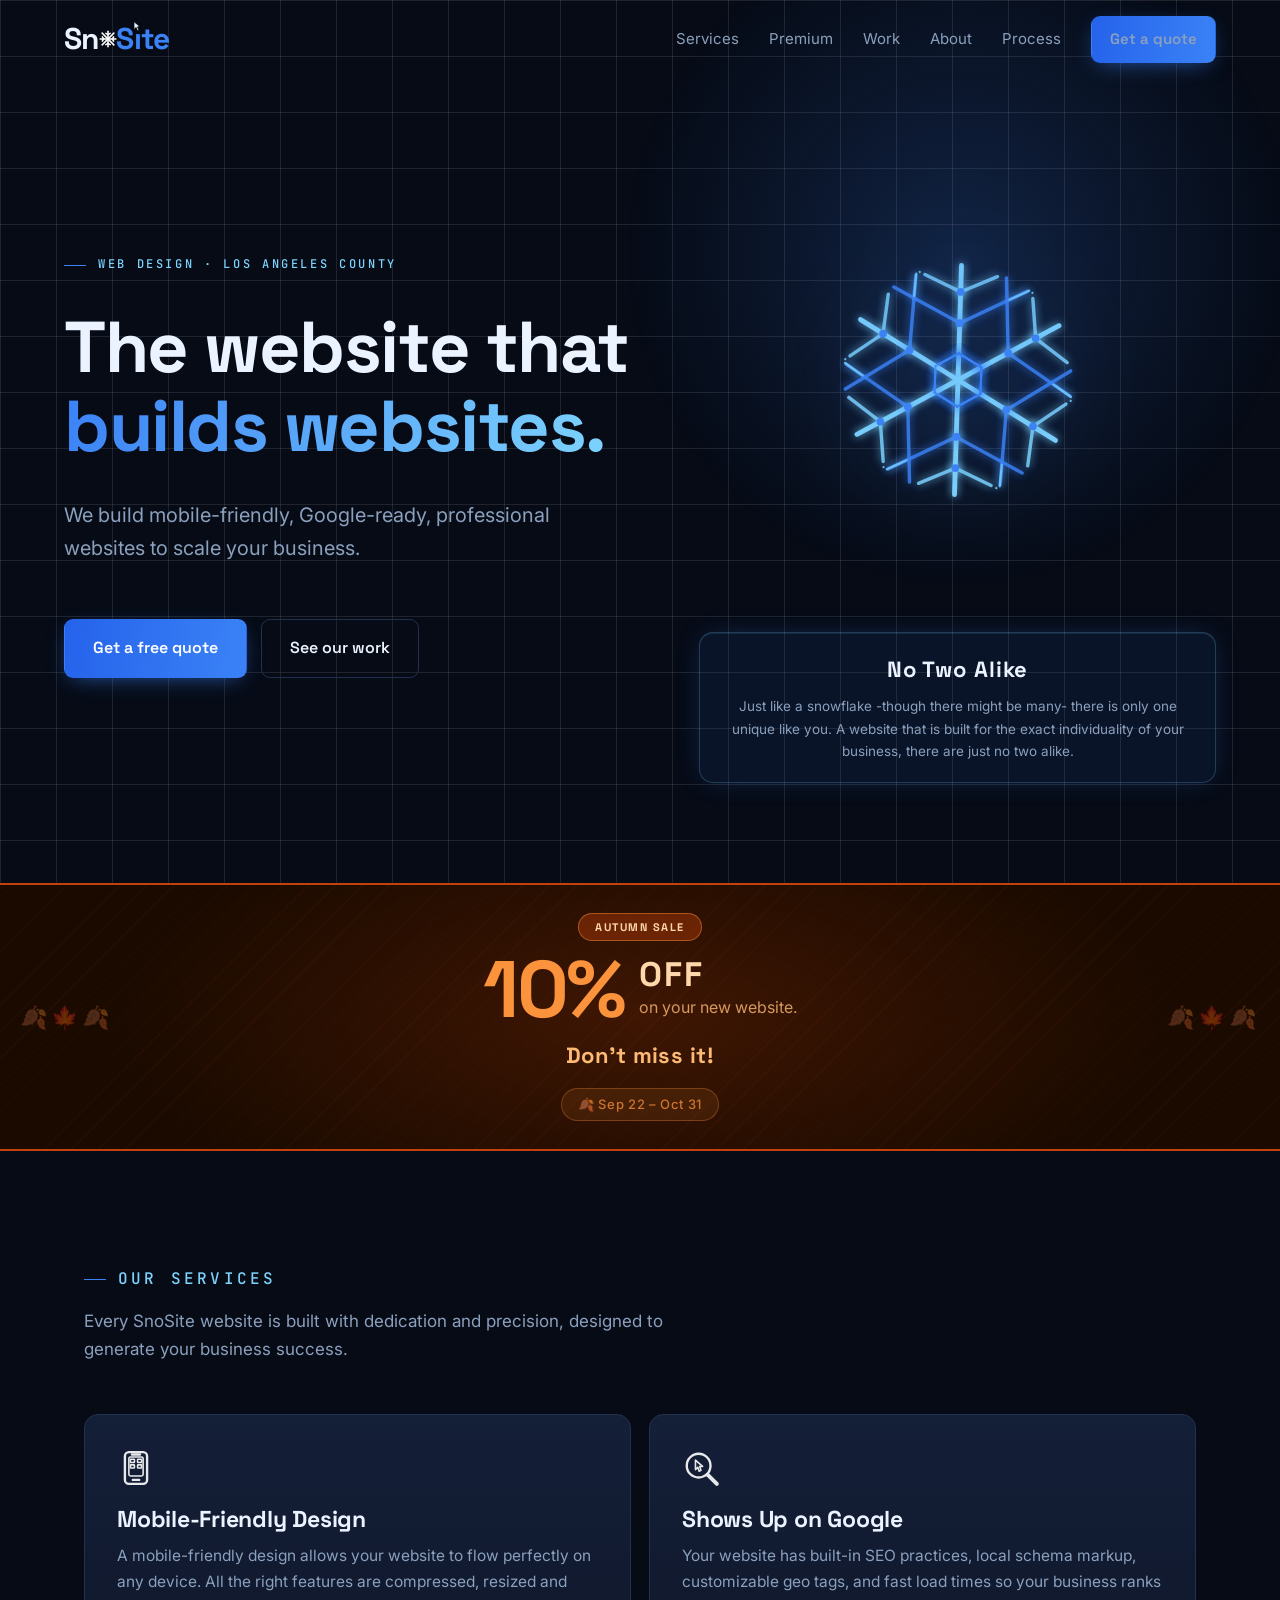
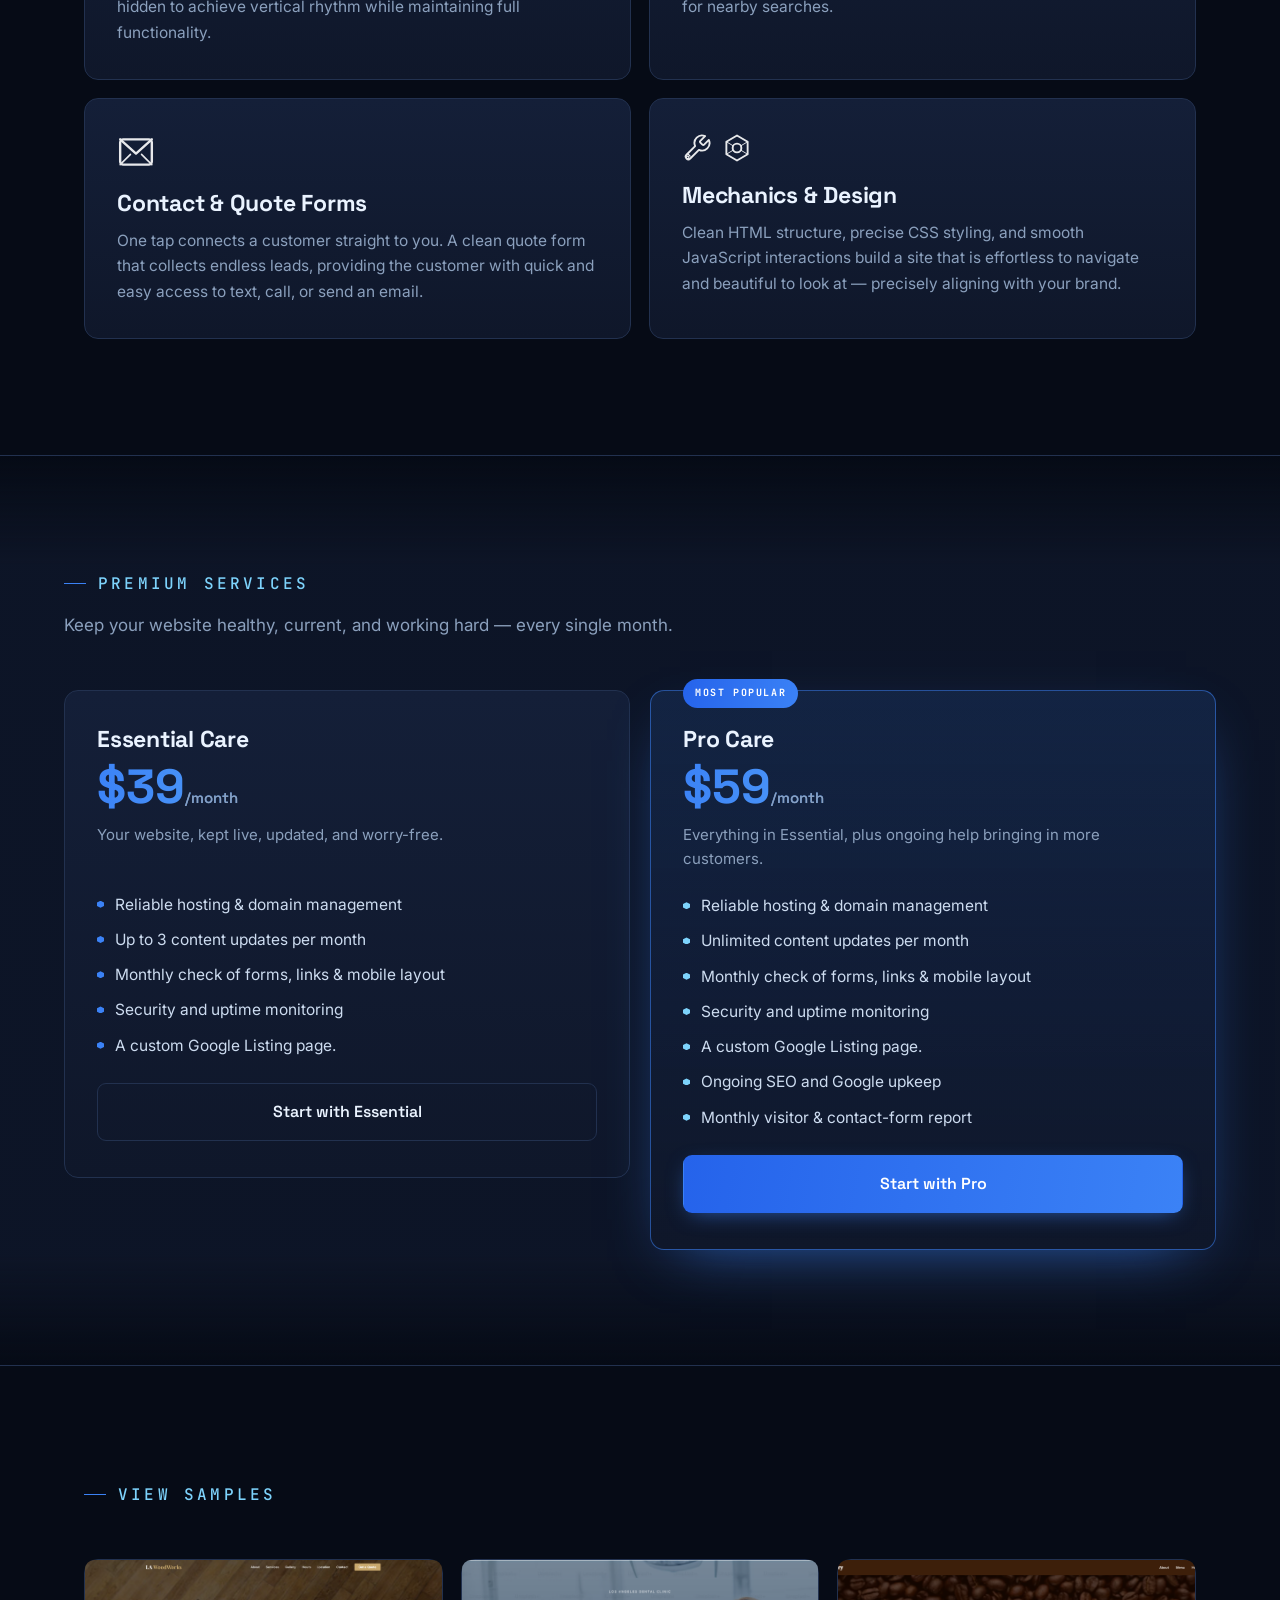
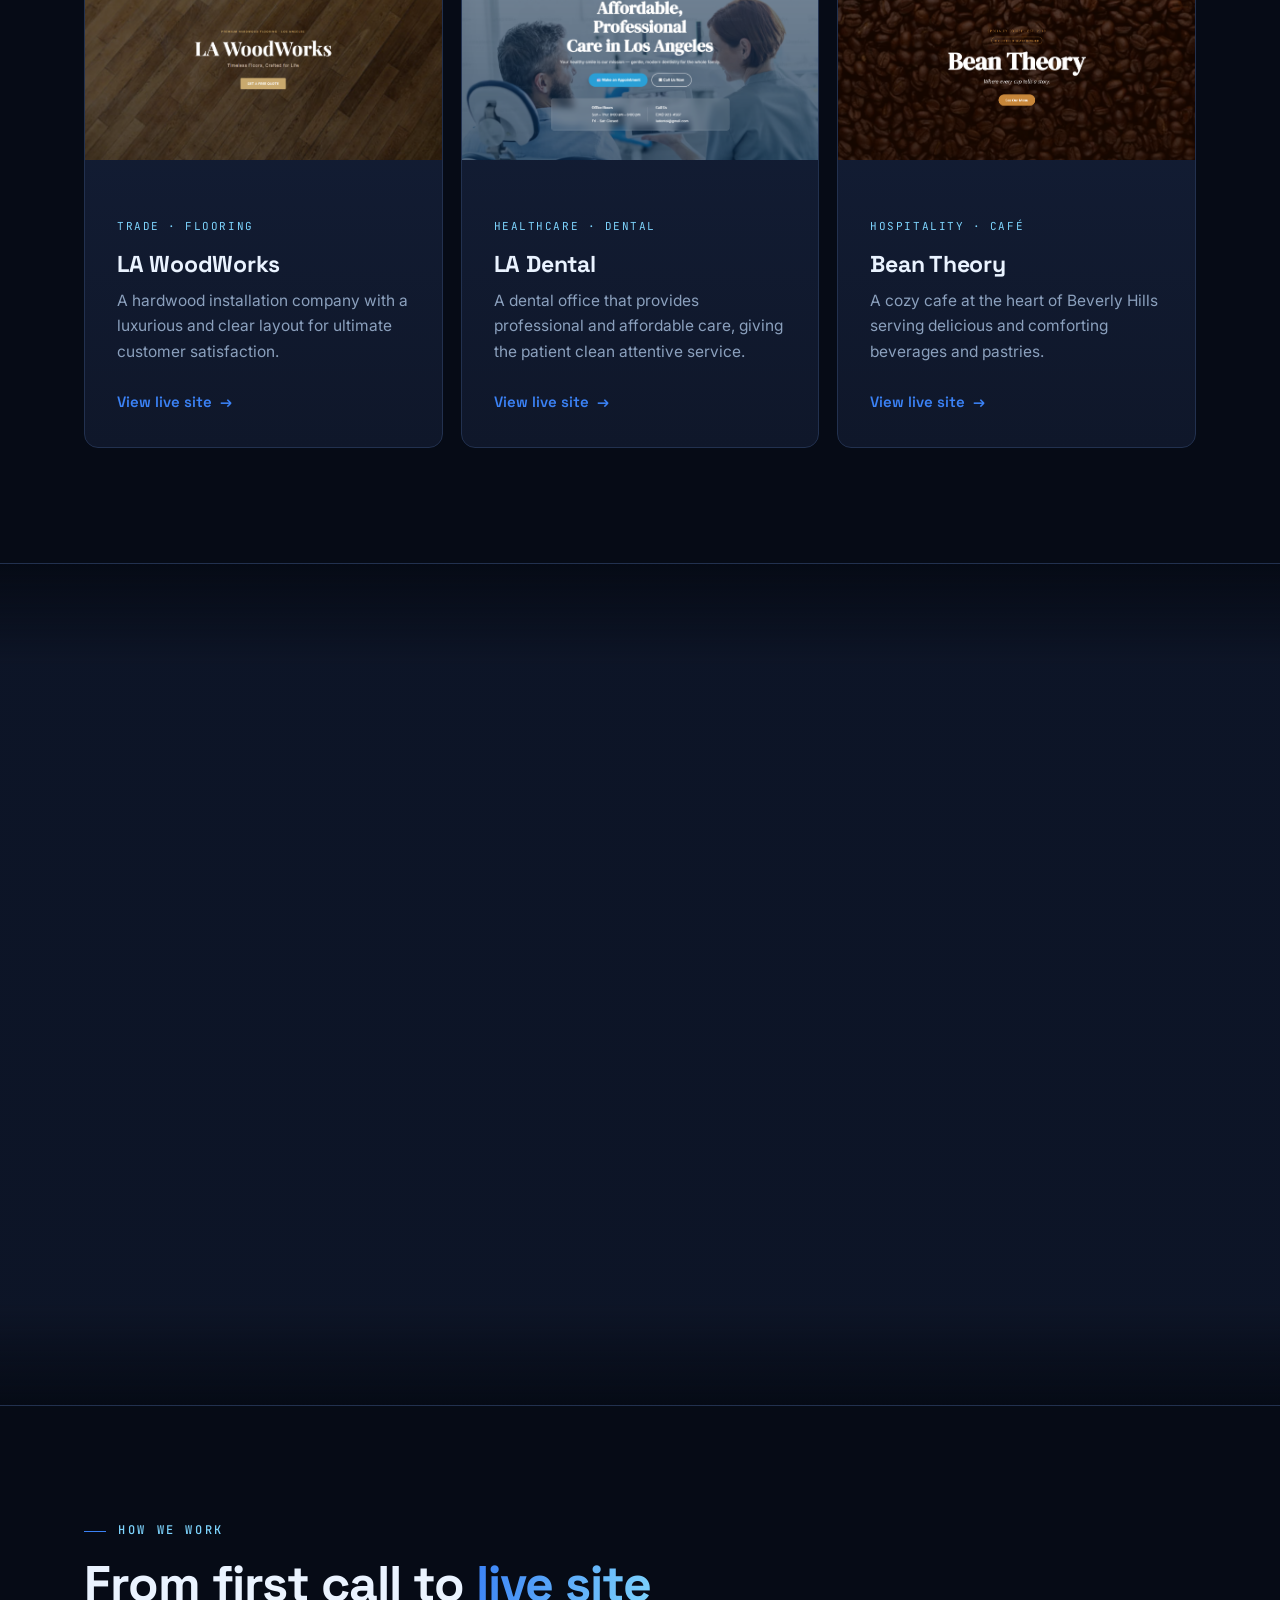
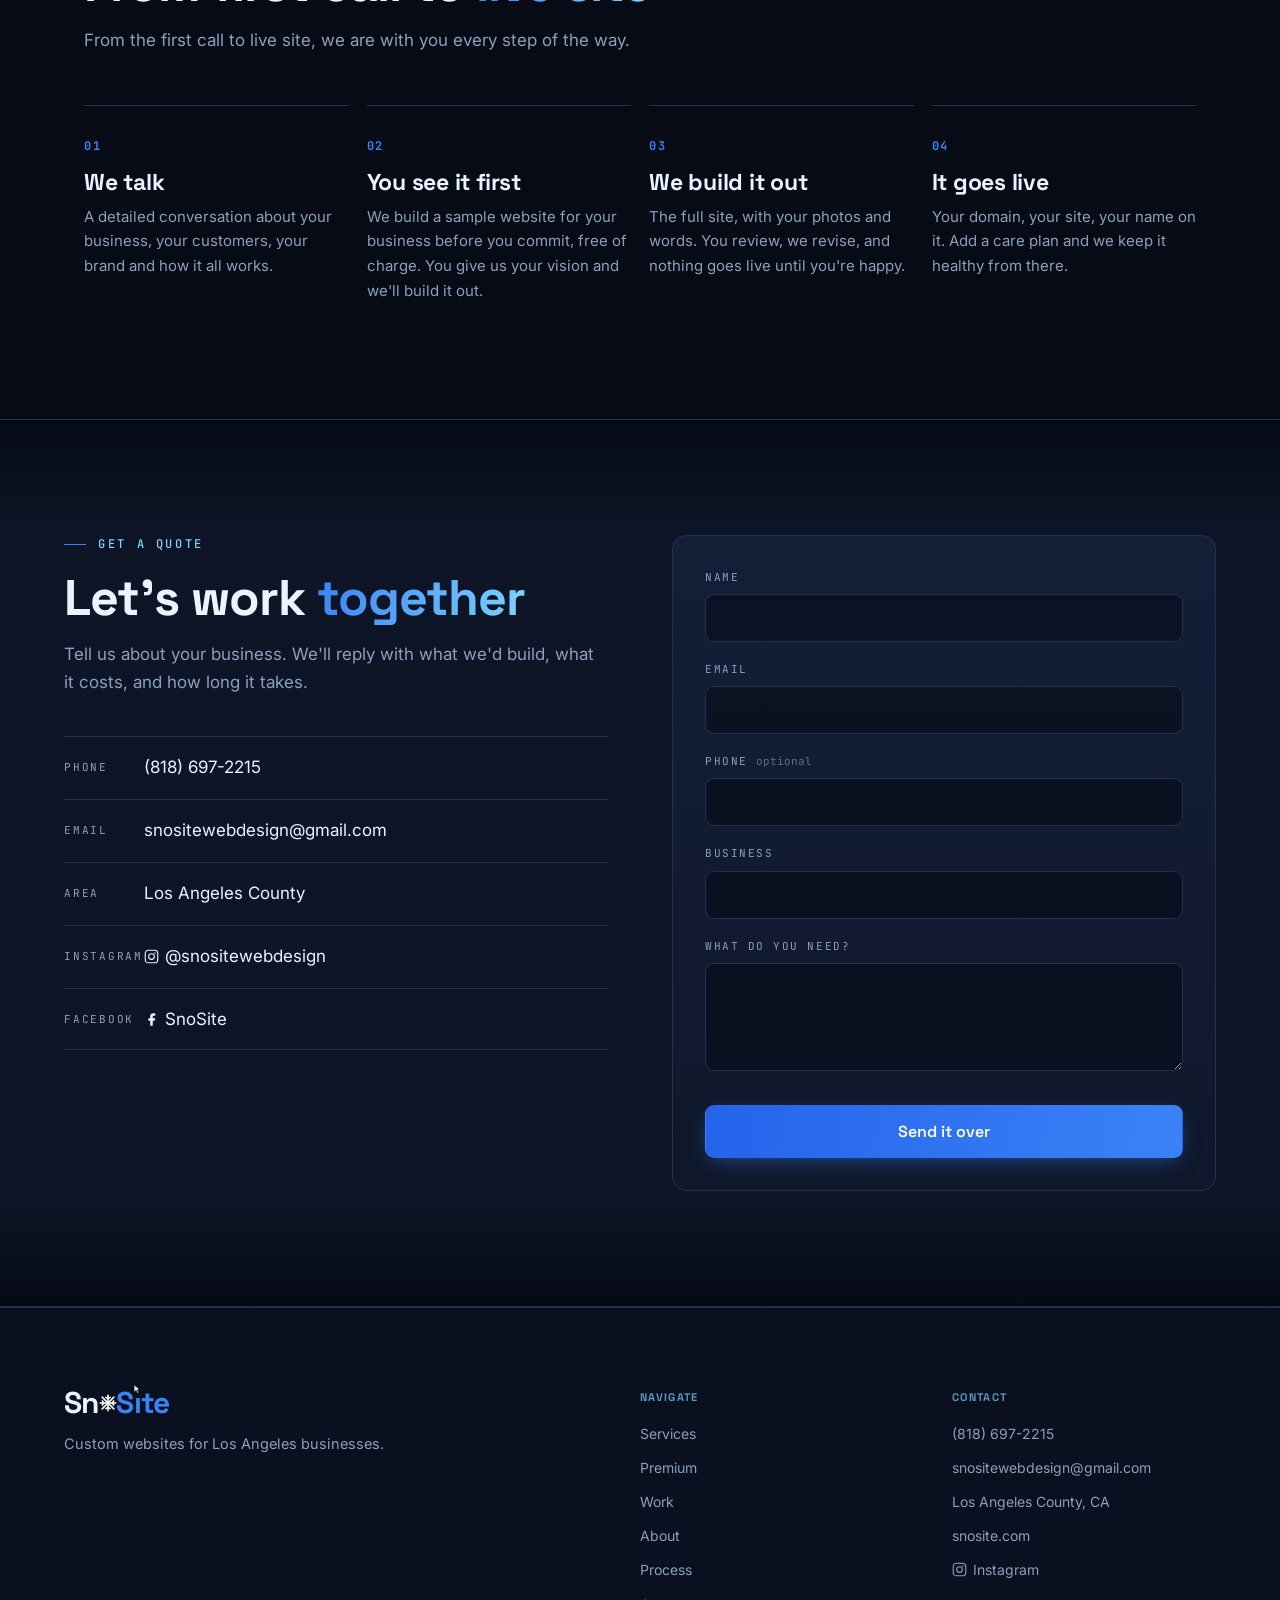
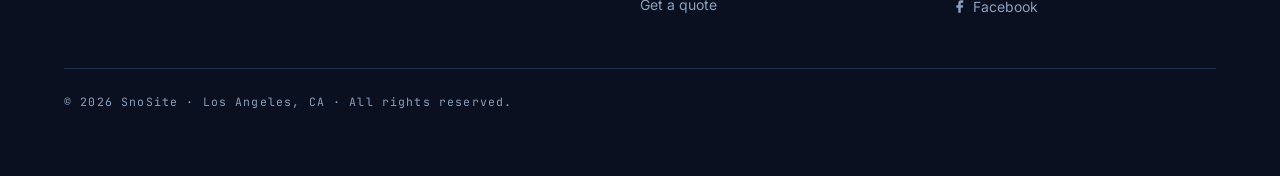
==== commit f4256ea8: "Redesign autumn sale banner — bigger, bolder, visual banner style Co-Authored-By: Claude Sonnet 4.6 " ====
--- a/index.html
+++ b/index.html
@@ -137,16 +137,22 @@
 </section>
 
 <!-- ============ FALL SALE BANNER ============ -->
-<div class="fall-banner">
+<div class="fall-banner" aria-label="Autumn Sale promotion">
+  <div class="fall-banner-leaves fall-banner-leaves--left" aria-hidden="true">🍂🍁🍂</div>
+  <div class="fall-banner-leaves fall-banner-leaves--right" aria-hidden="true">🍂🍁🍂</div>
   <div class="fall-banner-inner">
-    <span class="fall-leaf">🍂</span>
-    <div class="fall-banner-text">
-      <span class="fall-title">Autumn Sale</span>
-      <span class="fall-sep">·</span>
-      <span class="fall-offer">10% off every package</span>
-    </div>
-    <span class="fall-dates">Sep 22 – Oct 31</span>
-    <span class="fall-leaf">🍂</span>
+    <div class="fall-badge">Autumn Sale</div>
+    <div class="fall-main">
+      <span class="fall-pct">10%</span>
+      <div class="fall-copy">
+        <span class="fall-off">OFF</span>
+        <span class="fall-desc">on your new website.</span>
+      </div>
+    </div>
+    <p class="fall-cta">Don't miss it!</p>
+    <div class="fall-dates-wrap">
+      <span class="fall-dates">🍂 Sep 22 – Oct 31</span>
+    </div>
   </div>
 </div>
 
--- a/style.css
+++ b/style.css
@@ -109,39 +109,84 @@
 
 /* ---------- fall sale banner ---------- */
 .fall-banner{
-  background:linear-gradient(135deg,#431407 0%,#7c2d12 40%,#431407 100%);
-  border-top:1px solid rgba(251,146,60,.25);
-  border-bottom:1px solid rgba(251,146,60,.25);
-  padding:18px var(--gut);
-}
+  position:relative;
+  background:#1a0a00;
+  border-top:2px solid #c2410c;
+  border-bottom:2px solid #c2410c;
+  padding:28px var(--gut);
+  overflow:hidden;
+  text-align:center;
+}
+.fall-banner::before{
+  content:'';
+  position:absolute;inset:0;
+  background:
+    radial-gradient(ellipse 60% 120% at 50% 50%, rgba(194,65,12,.22) 0%, transparent 70%),
+    repeating-linear-gradient(
+      -45deg,
+      transparent,transparent 18px,
+      rgba(194,65,12,.06) 18px,rgba(194,65,12,.06) 19px
+    );
+  pointer-events:none;
+}
+.fall-banner-leaves{
+  position:absolute;top:50%;transform:translateY(-50%);
+  font-size:22px;letter-spacing:4px;opacity:.35;
+  pointer-events:none;
+}
+.fall-banner-leaves--left{ left:20px; }
+.fall-banner-leaves--right{ right:20px; }
 .fall-banner-inner{
-  max-width:var(--max);
-  margin:0 auto;
-  display:flex;
-  align-items:center;
-  justify-content:center;
-  gap:18px;
-  flex-wrap:wrap;
-}
-.fall-leaf{ font-size:20px; line-height:1; }
-.fall-banner-text{
-  display:flex;align-items:center;gap:10px;flex-wrap:wrap;justify-content:center;
-}
-.fall-title{
-  font-family:var(--display);font-size:17px;font-weight:700;
-  color:#fed7aa;letter-spacing:.03em;
-}
-.fall-sep{ color:rgba(251,146,60,.5); font-size:14px; }
-.fall-offer{
-  font-family:var(--display);font-size:17px;font-weight:700;color:#fb923c;
-}
+  position:relative;z-index:2;
+  max-width:var(--max);margin:0 auto;
+  display:flex;flex-direction:column;align-items:center;gap:12px;
+}
+.fall-badge{
+  display:inline-block;
+  font-family:var(--display);font-size:11px;font-weight:700;
+  letter-spacing:.14em;text-transform:uppercase;
+  color:#fed7aa;
+  background:rgba(194,65,12,.4);
+  border:1px solid rgba(251,146,60,.45);
+  border-radius:100px;
+  padding:4px 16px;
+}
+.fall-main{
+  display:flex;align-items:center;justify-content:center;gap:14px;flex-wrap:wrap;
+}
+.fall-pct{
+  font-family:var(--display);font-size:clamp(52px,8vw,80px);font-weight:700;
+  color:#fb923c;line-height:.9;letter-spacing:-.03em;
+}
+.fall-copy{
+  display:flex;flex-direction:column;align-items:flex-start;gap:2px;
+}
+.fall-off{
+  font-family:var(--display);font-size:clamp(22px,4vw,34px);font-weight:700;
+  color:#fed7aa;letter-spacing:.06em;line-height:1;
+}
+.fall-desc{
+  font-family:var(--body);font-size:clamp(13px,2vw,16px);
+  color:rgba(253,186,116,.8);
+}
+.fall-cta{
+  font-family:var(--display);font-size:clamp(16px,2.5vw,22px);font-weight:700;
+  color:#fdba74;letter-spacing:.02em;margin:0;
+}
+.fall-dates-wrap{ margin-top:2px; }
 .fall-dates{
   font-family:var(--body);font-size:13px;font-weight:500;
-  color:rgba(251,146,60,.7);letter-spacing:.04em;
-  background:rgba(251,146,60,.12);
+  color:rgba(251,146,60,.75);letter-spacing:.05em;
+  background:rgba(251,146,60,.1);
   border:1px solid rgba(251,146,60,.3);
   border-radius:100px;
-  padding:4px 14px;
+  padding:5px 16px;
+  display:inline-block;
+}
+@media(max-width:600px){
+  .fall-banner-leaves{display:none;}
+  .fall-copy{align-items:center;}
+  .fall-main{flex-direction:column;gap:6px;}
 }
 
 /* ---------- scroll progress ---------- */
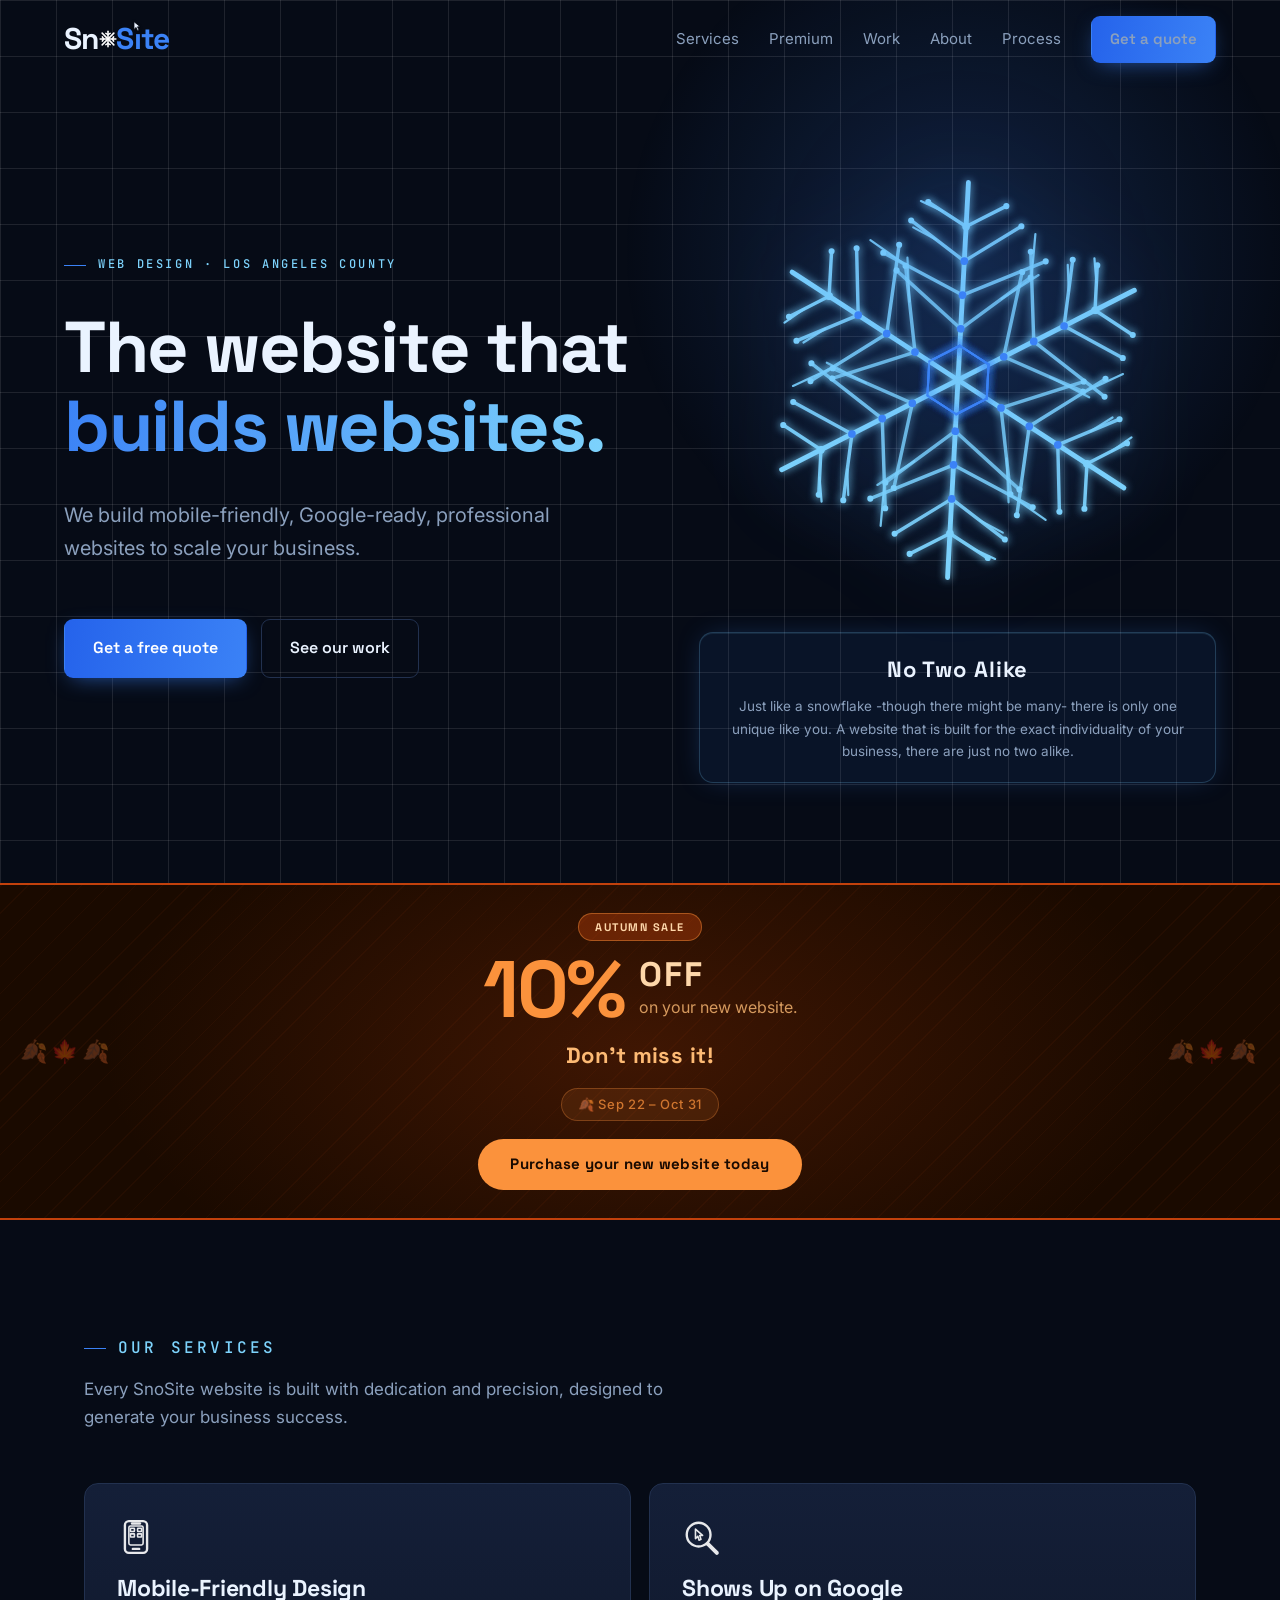
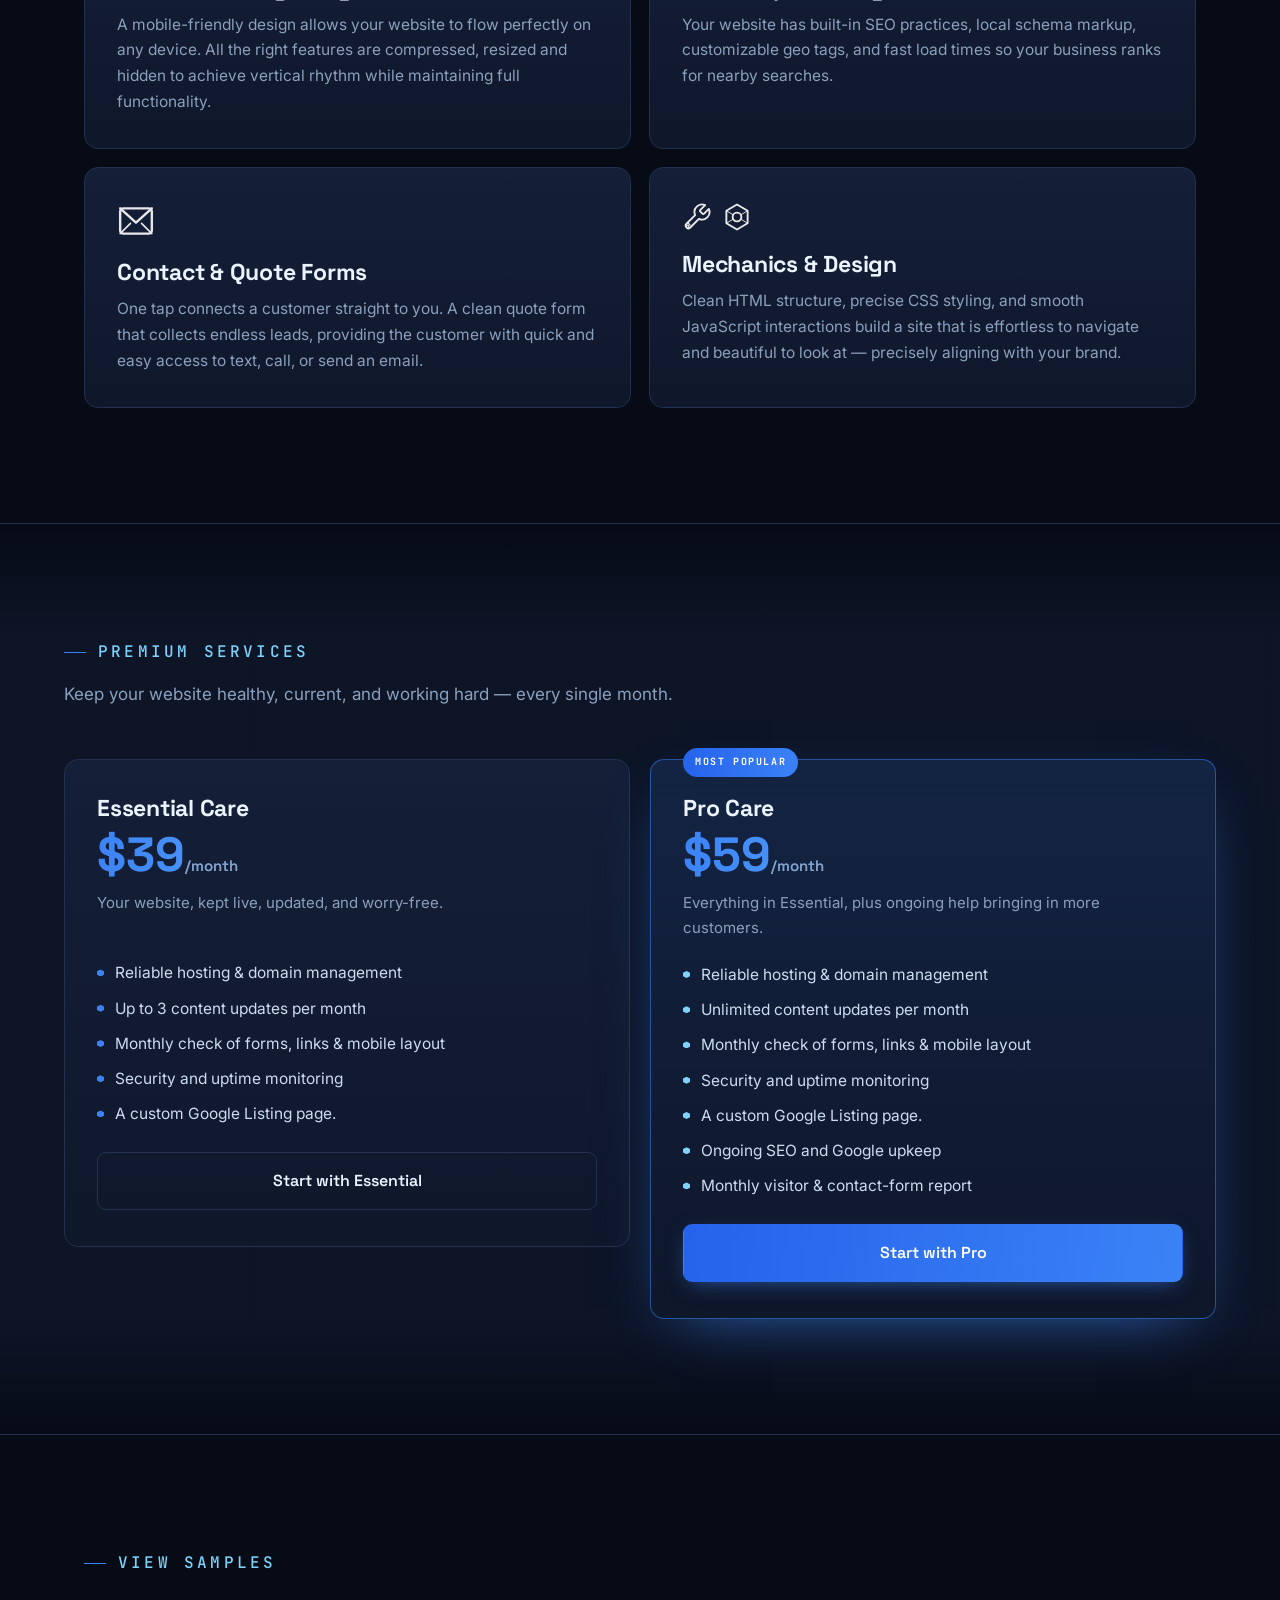
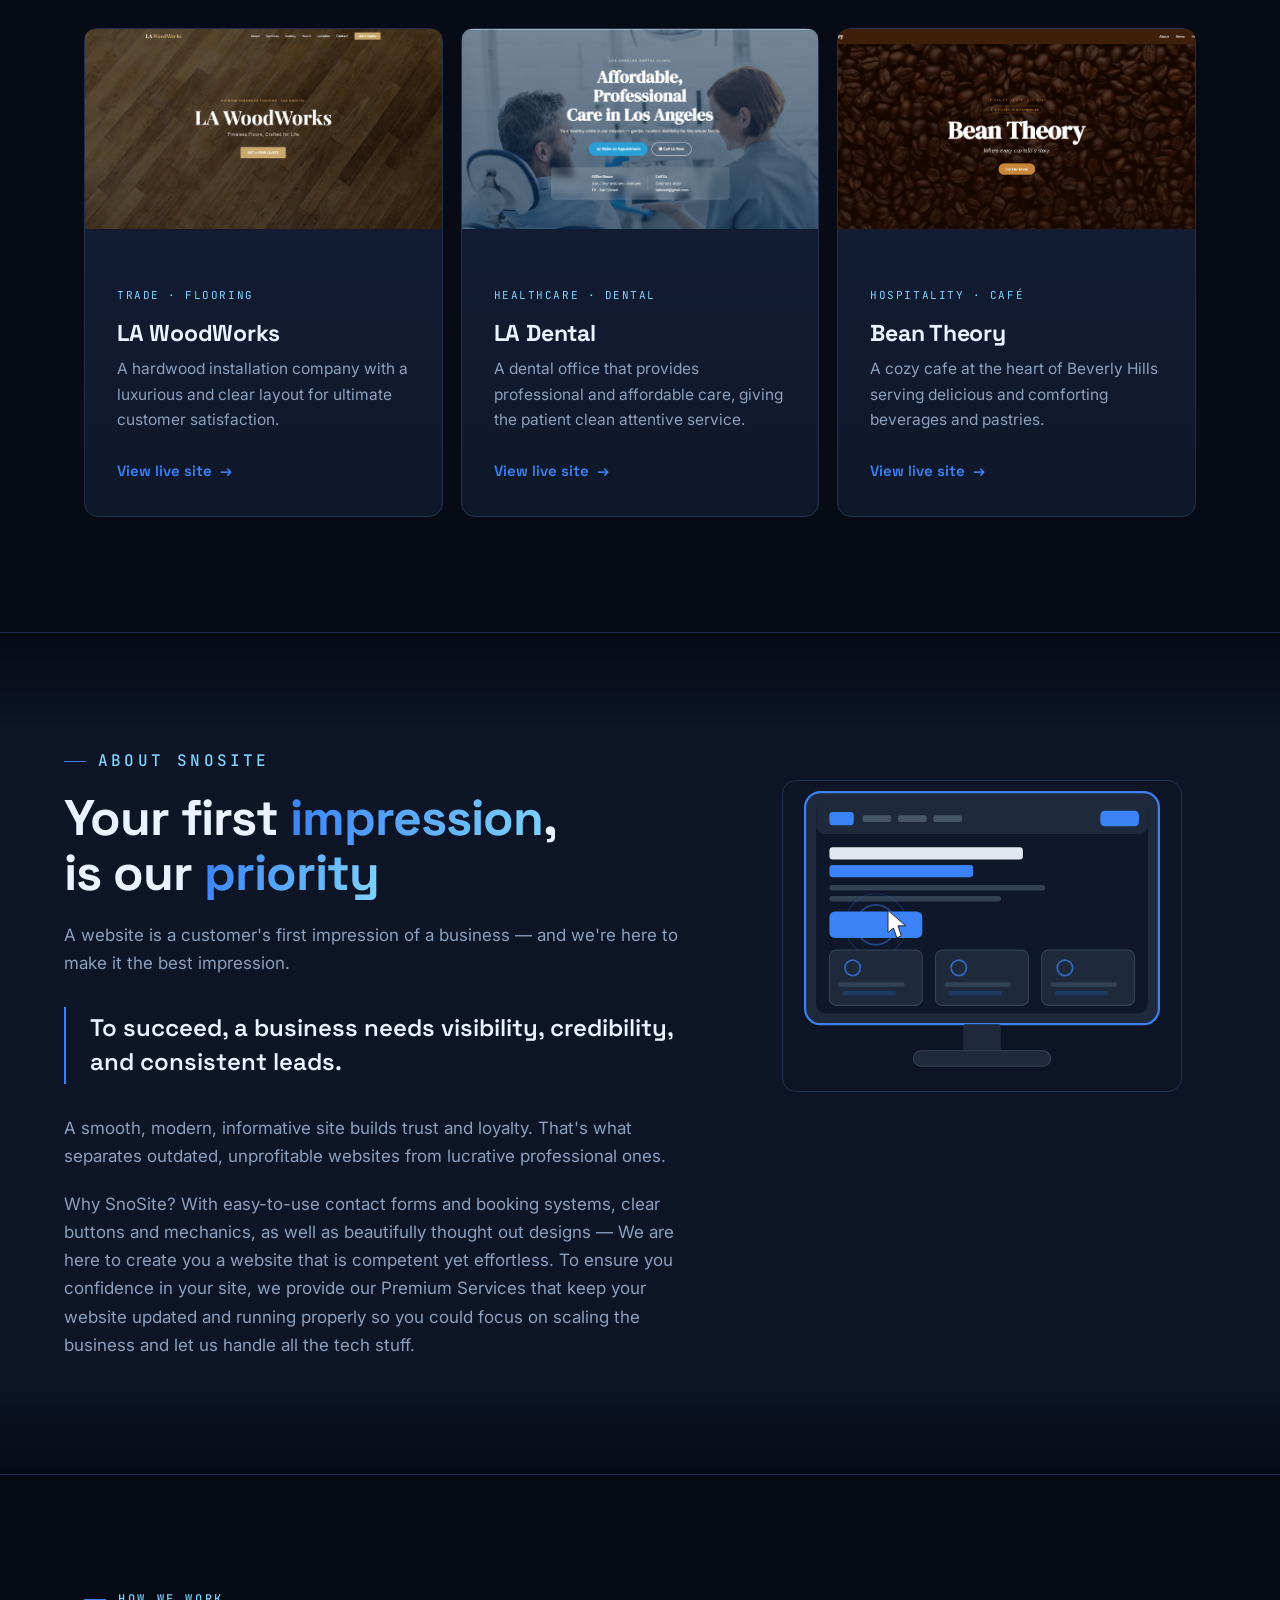
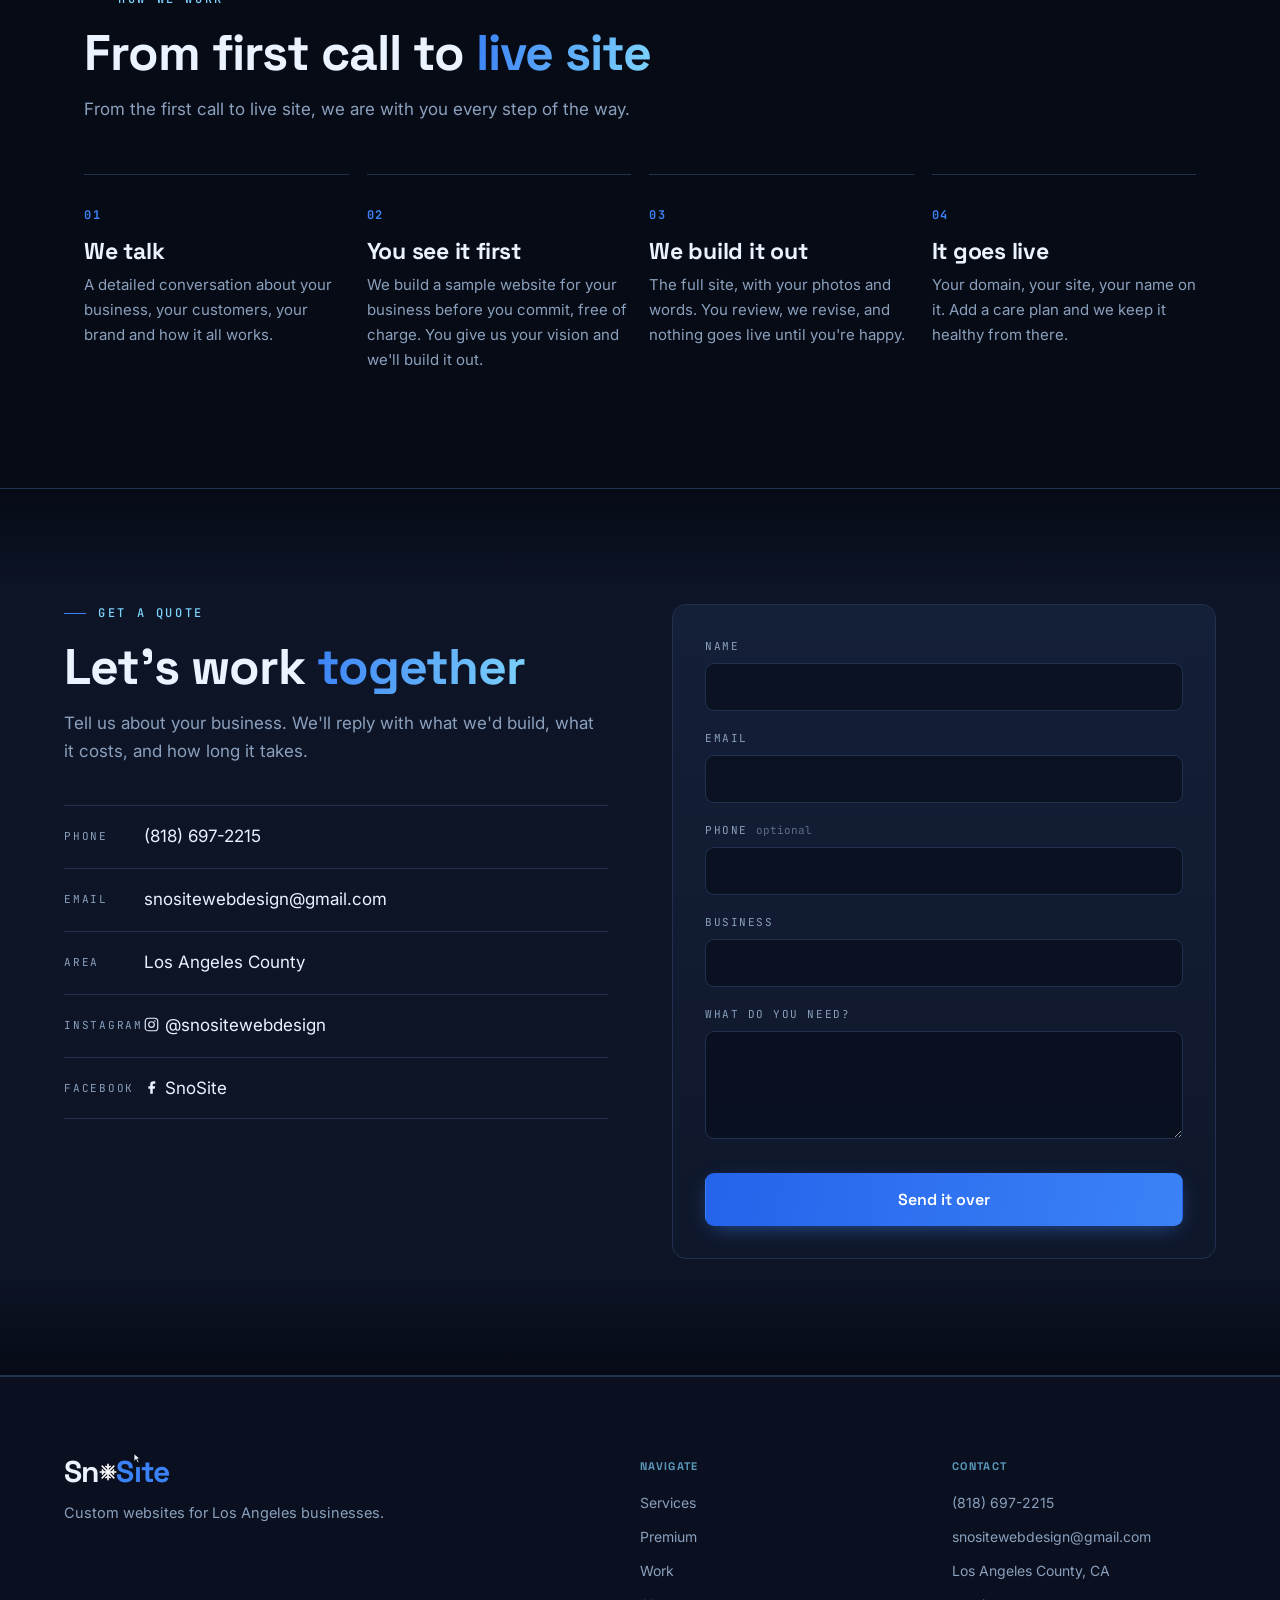
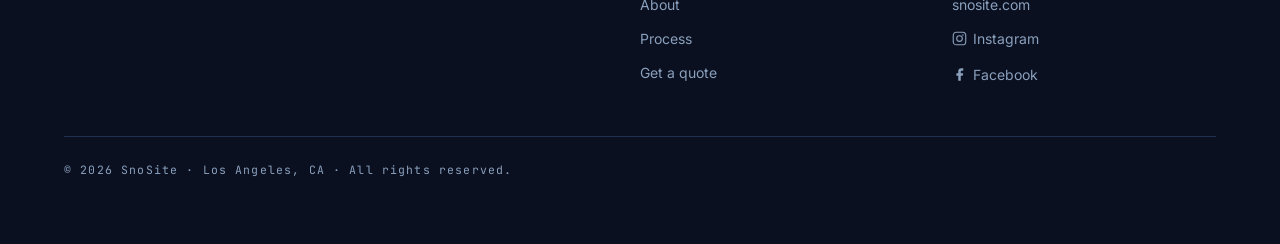
==== commit bb7fdd79: "Add leaf rain on banner click and Purchase button linking to contact Co-Authored-By: Claude Sonnet 4" ====
--- a/index.html
+++ b/index.html
@@ -153,6 +153,7 @@
     <div class="fall-dates-wrap">
       <span class="fall-dates">🍂 Sep 22 – Oct 31</span>
     </div>
+    <a class="fall-btn" href="#contact">Purchase your new website today</a>
   </div>
 </div>
 
--- a/style.css
+++ b/style.css
@@ -173,6 +173,20 @@
   font-family:var(--display);font-size:clamp(16px,2.5vw,22px);font-weight:700;
   color:#fdba74;letter-spacing:.02em;margin:0;
 }
+.fall-btn{
+  display:inline-block;
+  margin-top:6px;
+  font-family:var(--display);font-size:15px;font-weight:700;
+  color:#1a0a00;
+  background:#fb923c;
+  border:none;border-radius:100px;
+  padding:13px 32px;
+  cursor:pointer;text-decoration:none;
+  letter-spacing:.02em;
+  transition:background .2s,transform .15s;
+}
+.fall-btn:hover{ background:#f97316;transform:translateY(-2px); }
+.fall-btn:active{ transform:scale(.97); }
 .fall-dates-wrap{ margin-top:2px; }
 .fall-dates{
   font-family:var(--body);font-size:13px;font-weight:500;
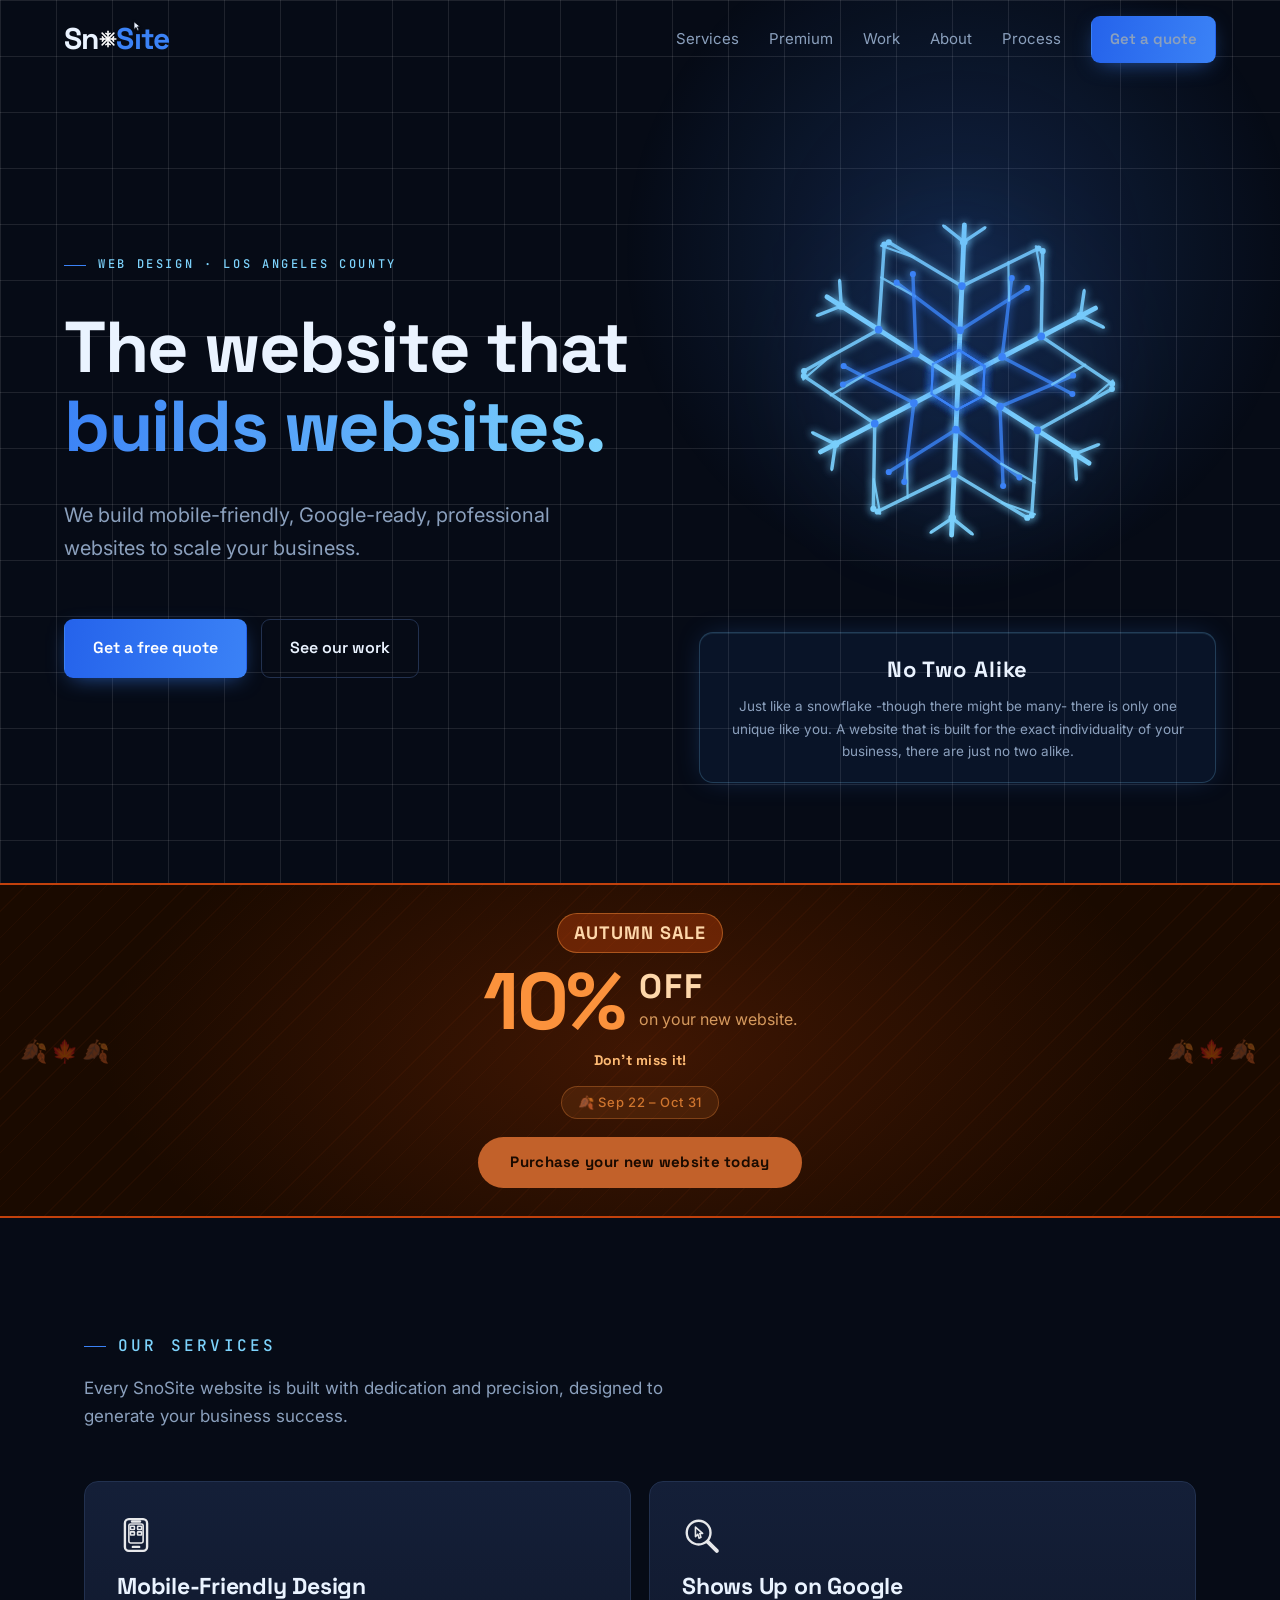
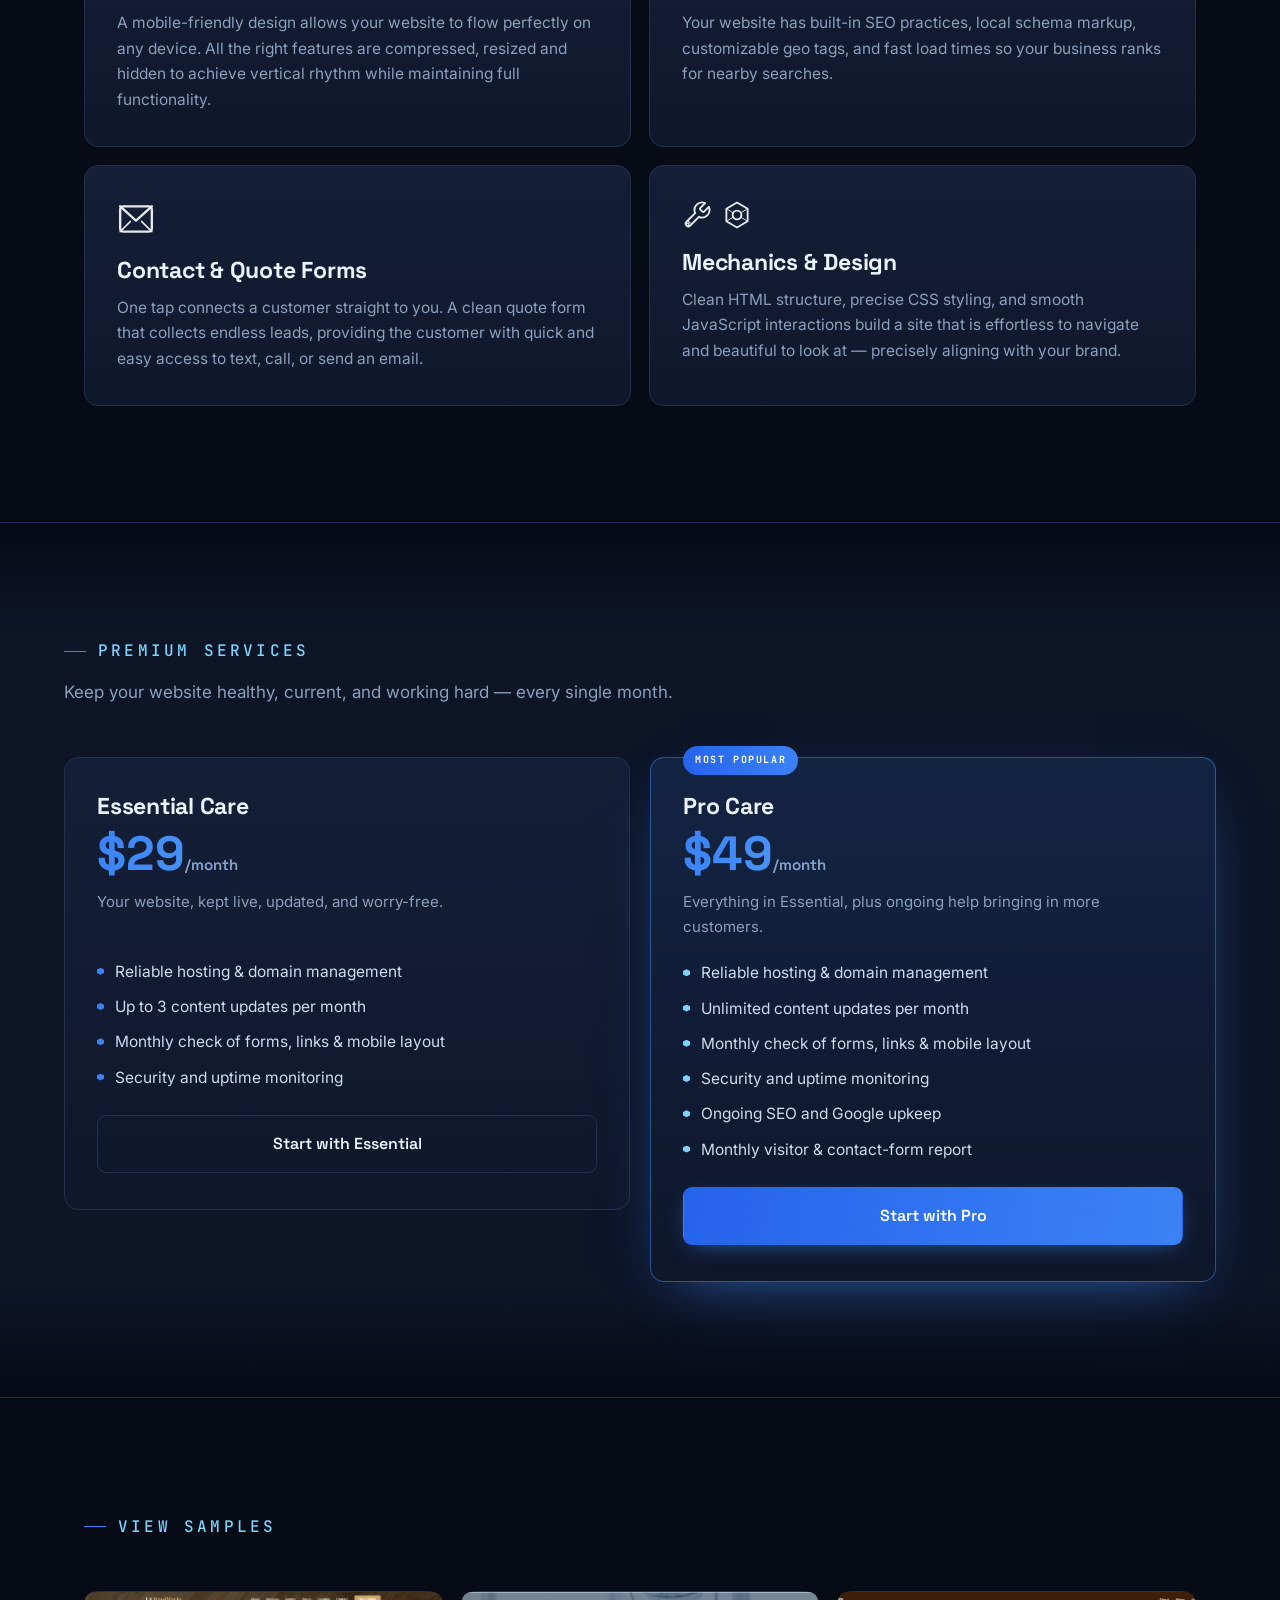
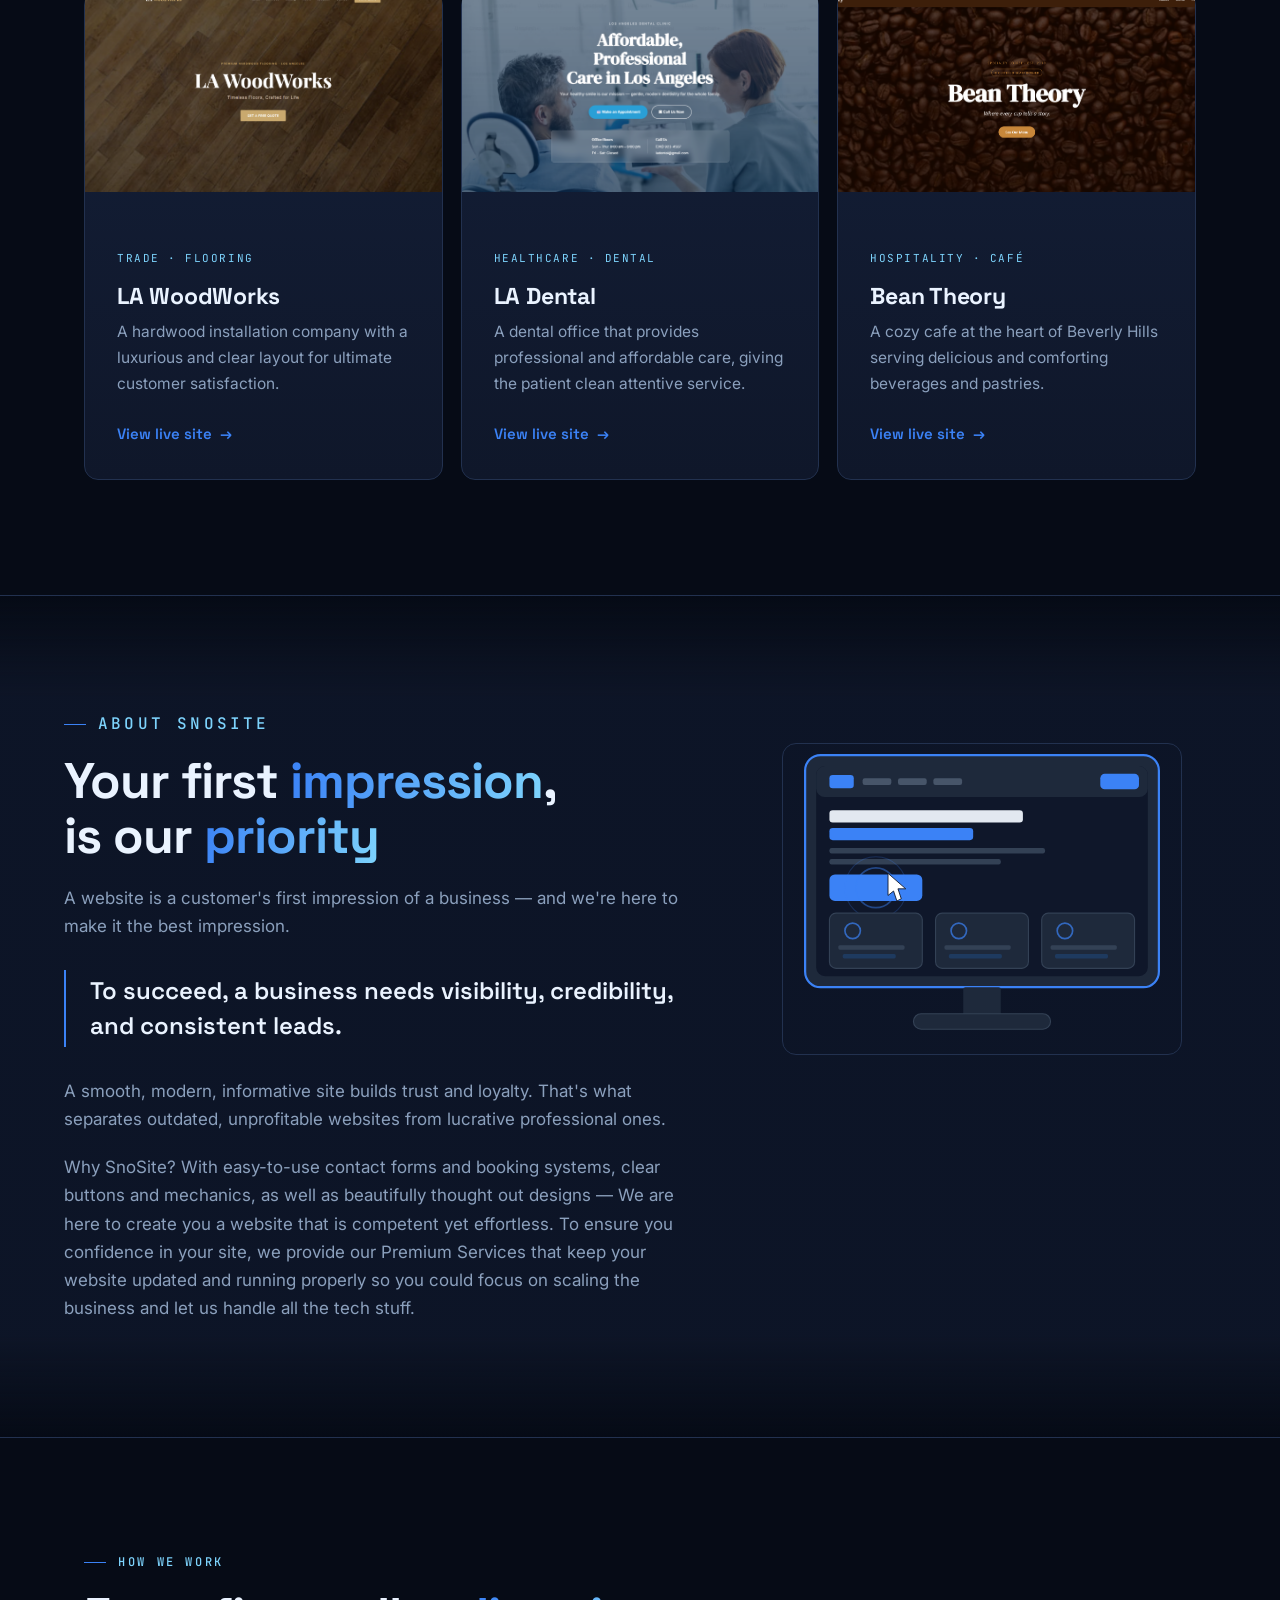
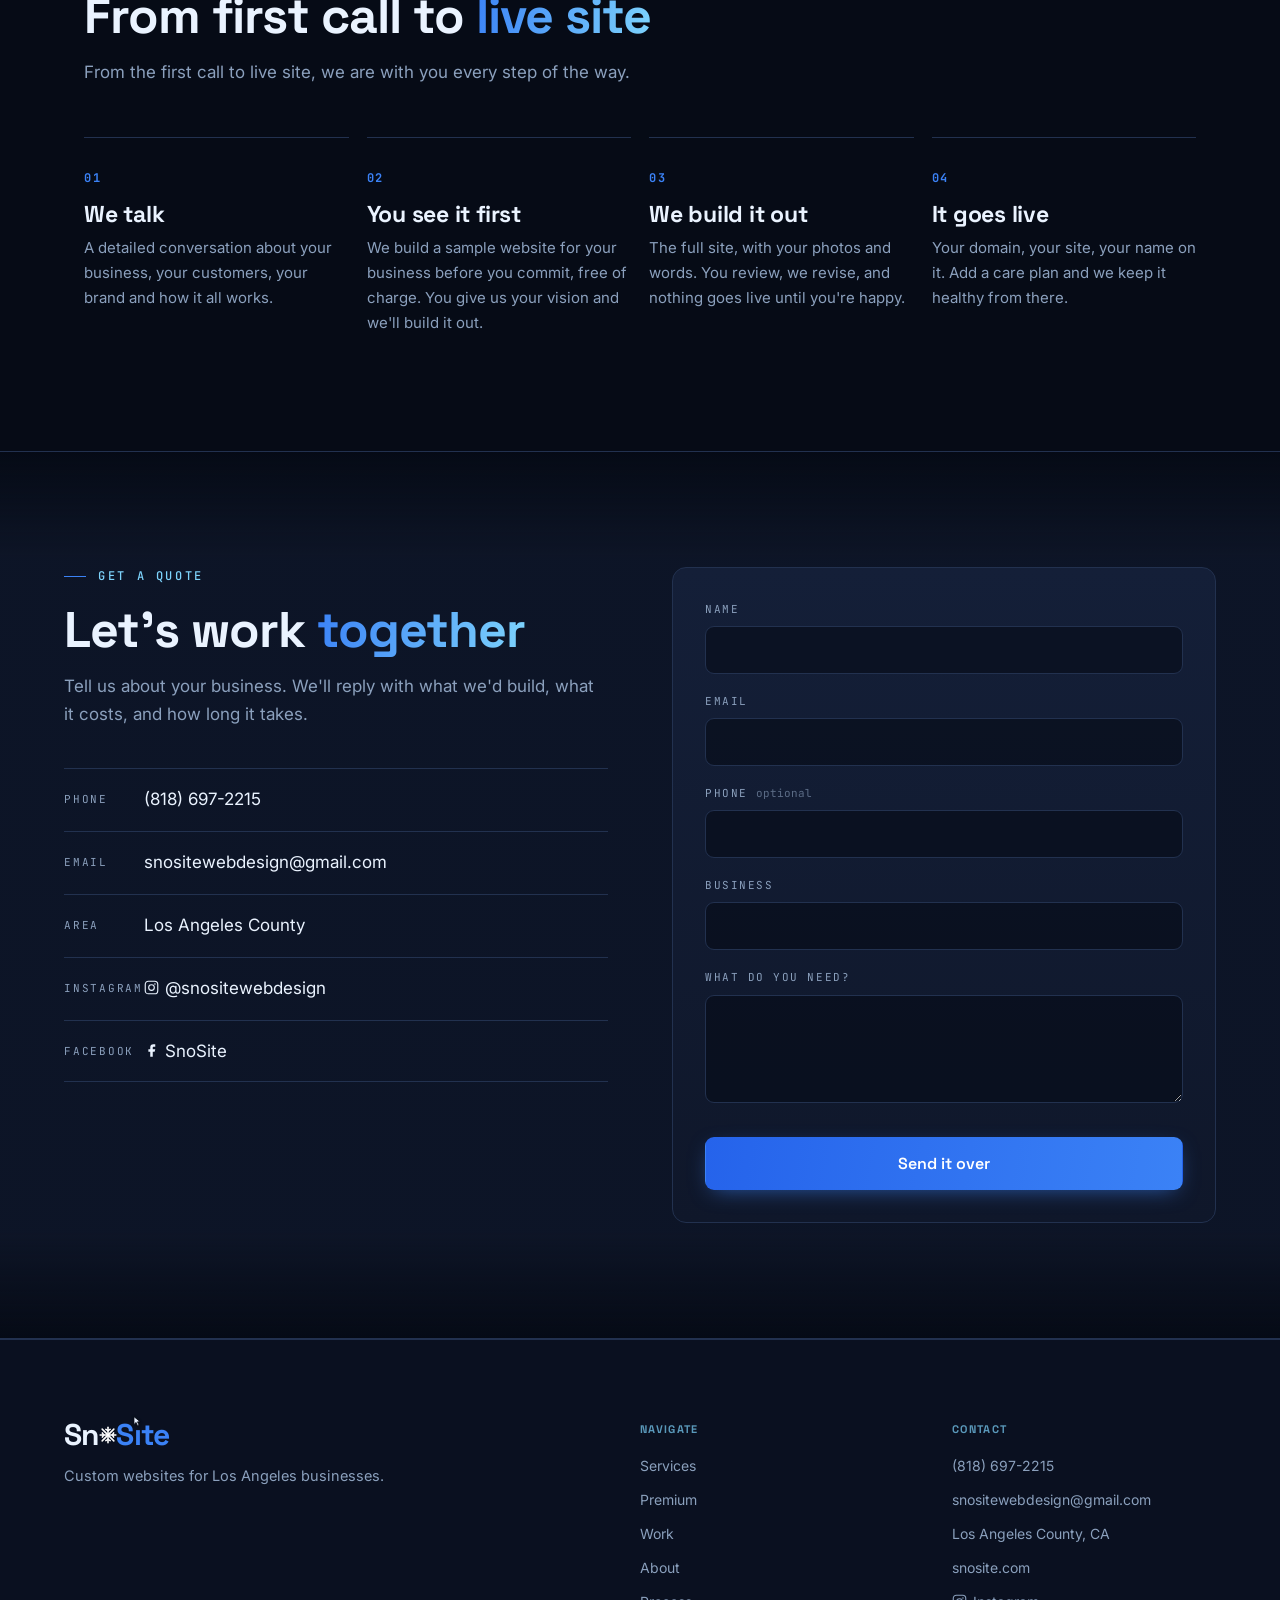
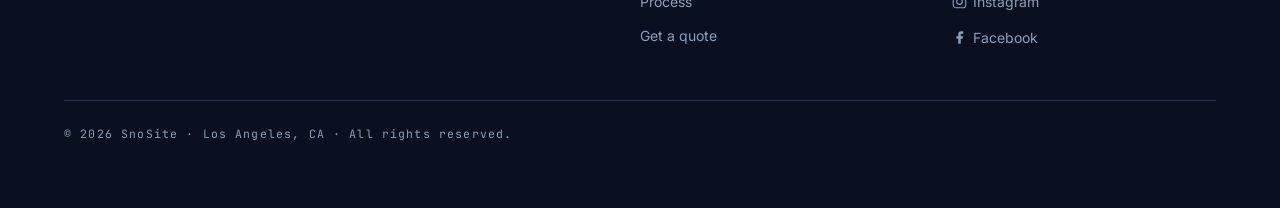
==== commit b8f7dc05: "Update plan prices to $29/$49 and remove Google Listing bullet from both plans Co-Authored-By: Claud" ====
--- a/index.html
+++ b/index.html
@@ -220,14 +220,13 @@
   <div class="plans">
     <article class="plan reveal reveal-pop">
       <h3>Essential Care</h3>
-      <p class="plan-price">$39<em>/month</em></p>
+      <p class="plan-price">$29<em>/month</em></p>
       <p class="plan-line">Your website, kept live, updated, and worry-free.</p>
       <ul>
         <li>Reliable hosting &amp; domain management</li>
         <li>Up to 3 content updates per month</li>
         <li>Monthly check of forms, links &amp; mobile layout</li>
         <li>Security and uptime monitoring</li>
-        <li>A custom Google Listing page.</li>
       </ul>
       <a class="btn btn-ghost btn-block" href="#contact">Start with Essential</a>
     </article>
@@ -235,14 +234,13 @@
     <article class="plan plan-pro reveal reveal-pop">
       <p class="plan-badge">Most popular</p>
       <h3>Pro Care</h3>
-      <p class="plan-price">$59<em>/month</em></p>
+      <p class="plan-price">$49<em>/month</em></p>
       <p class="plan-line">Everything in Essential, plus ongoing help bringing in more customers.</p>
       <ul>
         <li>Reliable hosting &amp; domain management</li>
         <li>Unlimited content updates per month</li>
         <li>Monthly check of forms, links &amp; mobile layout</li>
         <li>Security and uptime monitoring</li>
-        <li>A custom Google Listing page.</li>
         <li>Ongoing SEO and Google upkeep</li>
         <li>Monthly visitor &amp; contact-form report</li>
       </ul>
--- a/style.css
+++ b/style.css
@@ -143,8 +143,8 @@
 }
 .fall-badge{
   display:inline-block;
-  font-family:var(--display);font-size:11px;font-weight:700;
-  letter-spacing:.14em;text-transform:uppercase;
+  font-family:var(--display);font-size:18px;font-weight:700;
+  letter-spacing:.06em;text-transform:uppercase;
   color:#fed7aa;
   background:rgba(194,65,12,.4);
   border:1px solid rgba(251,146,60,.45);
@@ -170,7 +170,7 @@
   color:rgba(253,186,116,.8);
 }
 .fall-cta{
-  font-family:var(--display);font-size:clamp(16px,2.5vw,22px);font-weight:700;
+  font-family:var(--display);font-size:clamp(12px,1.6vw,14px);font-weight:700;
   color:#fdba74;letter-spacing:.02em;margin:0;
 }
 .fall-btn{
@@ -178,14 +178,14 @@
   margin-top:6px;
   font-family:var(--display);font-size:15px;font-weight:700;
   color:#1a0a00;
-  background:#fb923c;
+  background:#c2612a;
   border:none;border-radius:100px;
   padding:13px 32px;
   cursor:pointer;text-decoration:none;
   letter-spacing:.02em;
   transition:background .2s,transform .15s;
 }
-.fall-btn:hover{ background:#f97316;transform:translateY(-2px); }
+.fall-btn:hover{ background:#b05520;transform:translateY(-2px); }
 .fall-btn:active{ transform:scale(.97); }
 .fall-dates-wrap{ margin-top:2px; }
 .fall-dates{
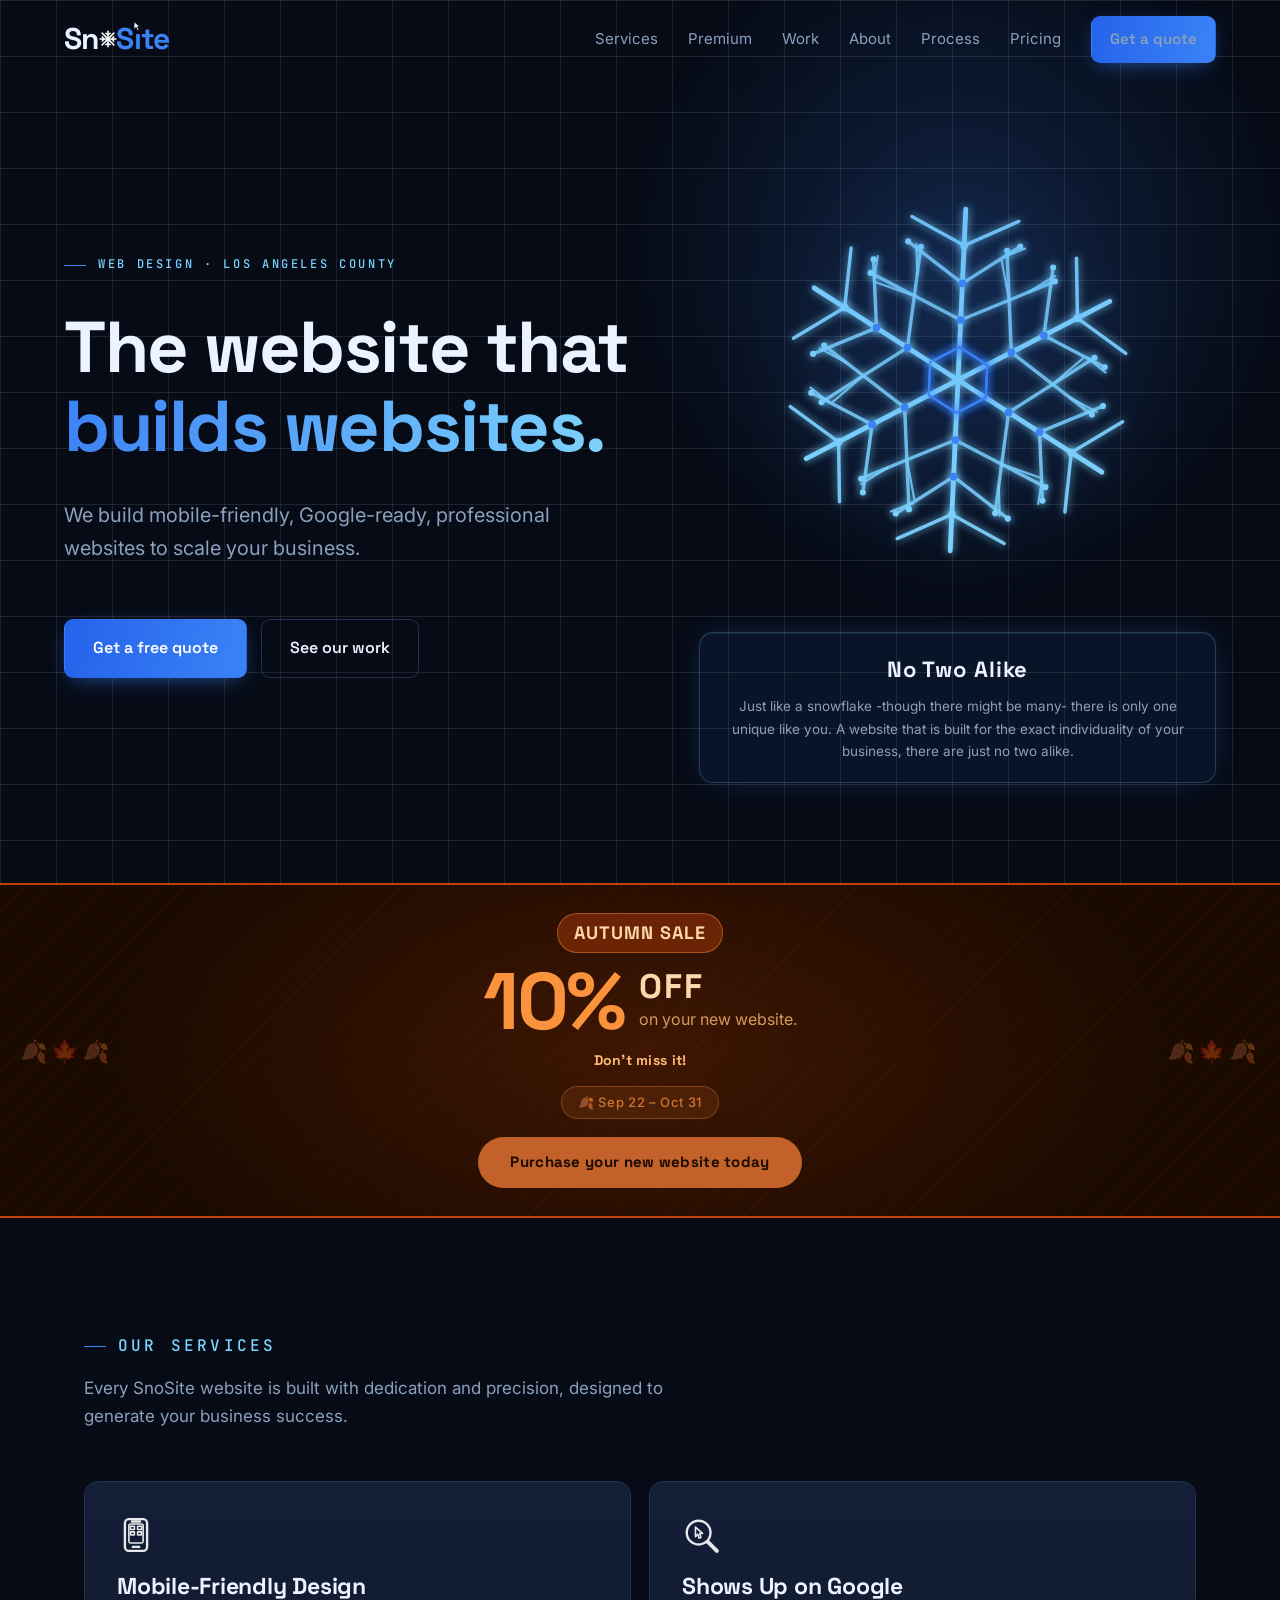
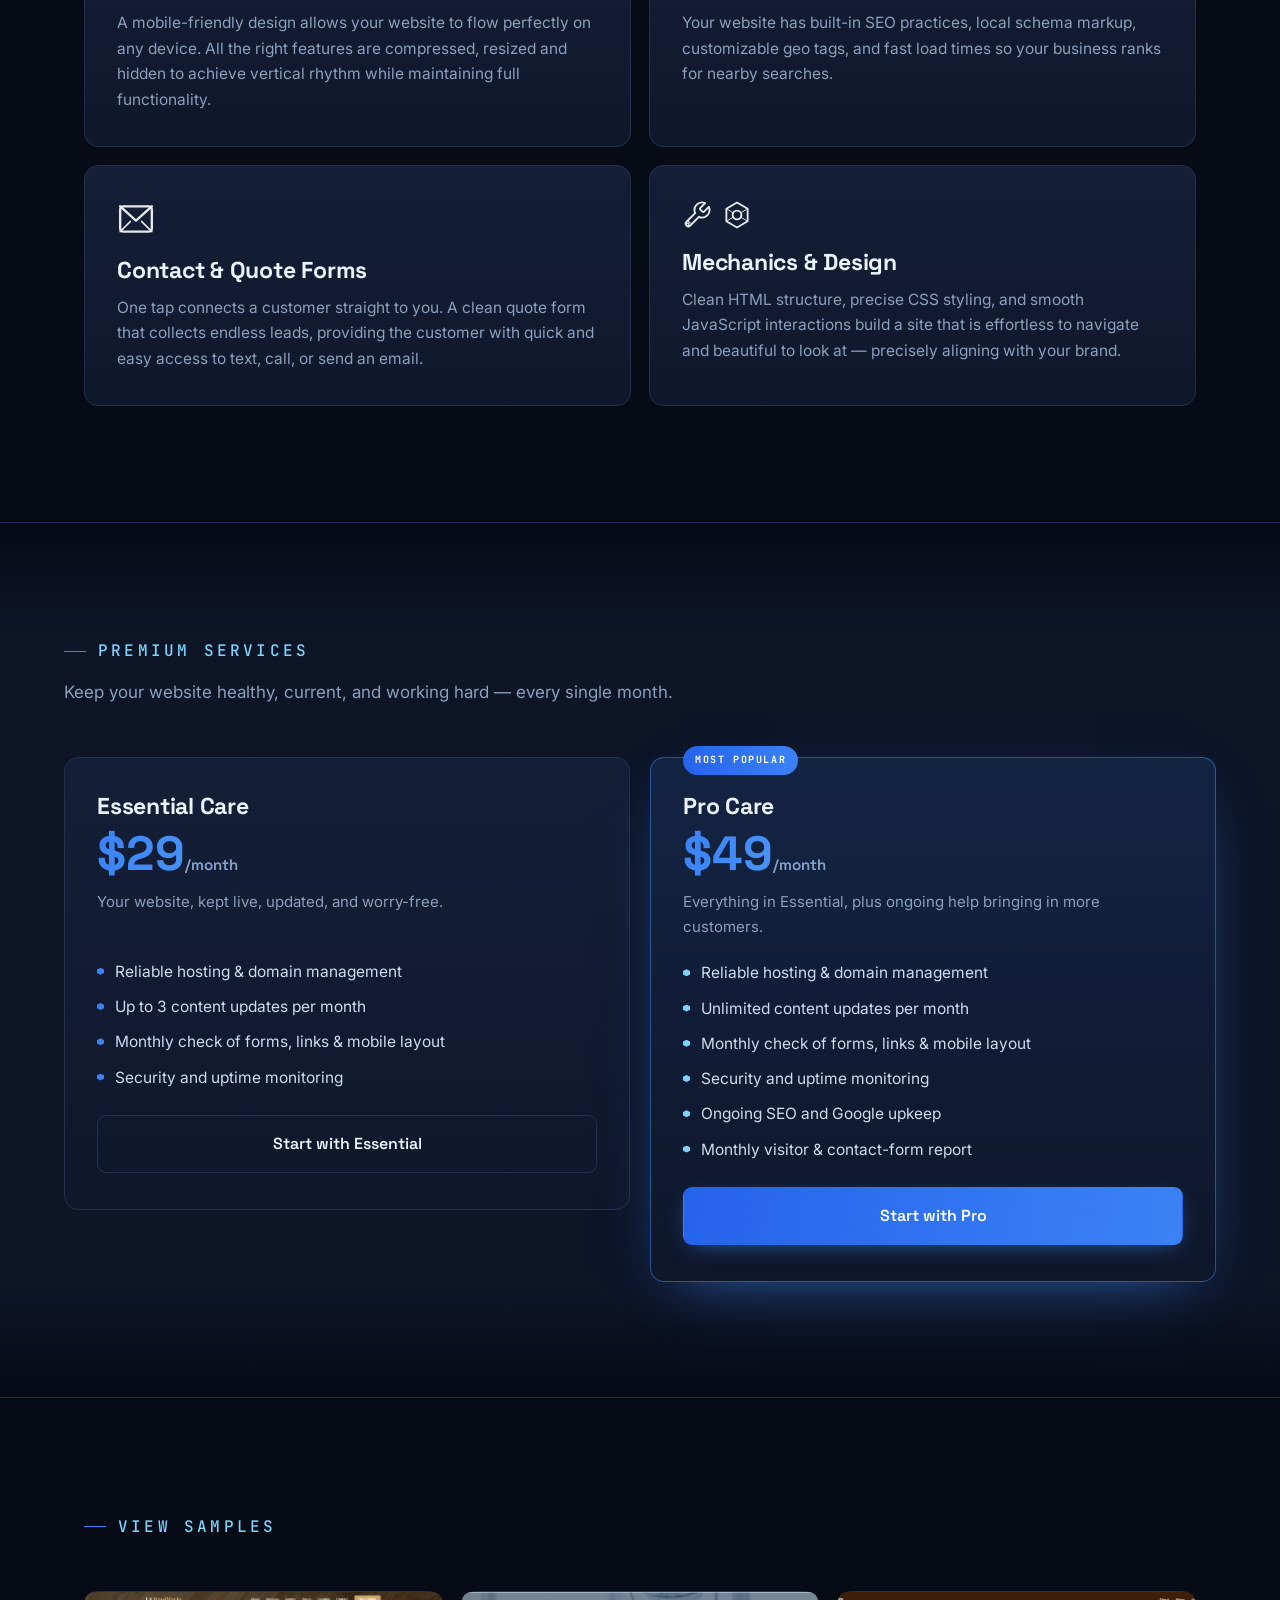
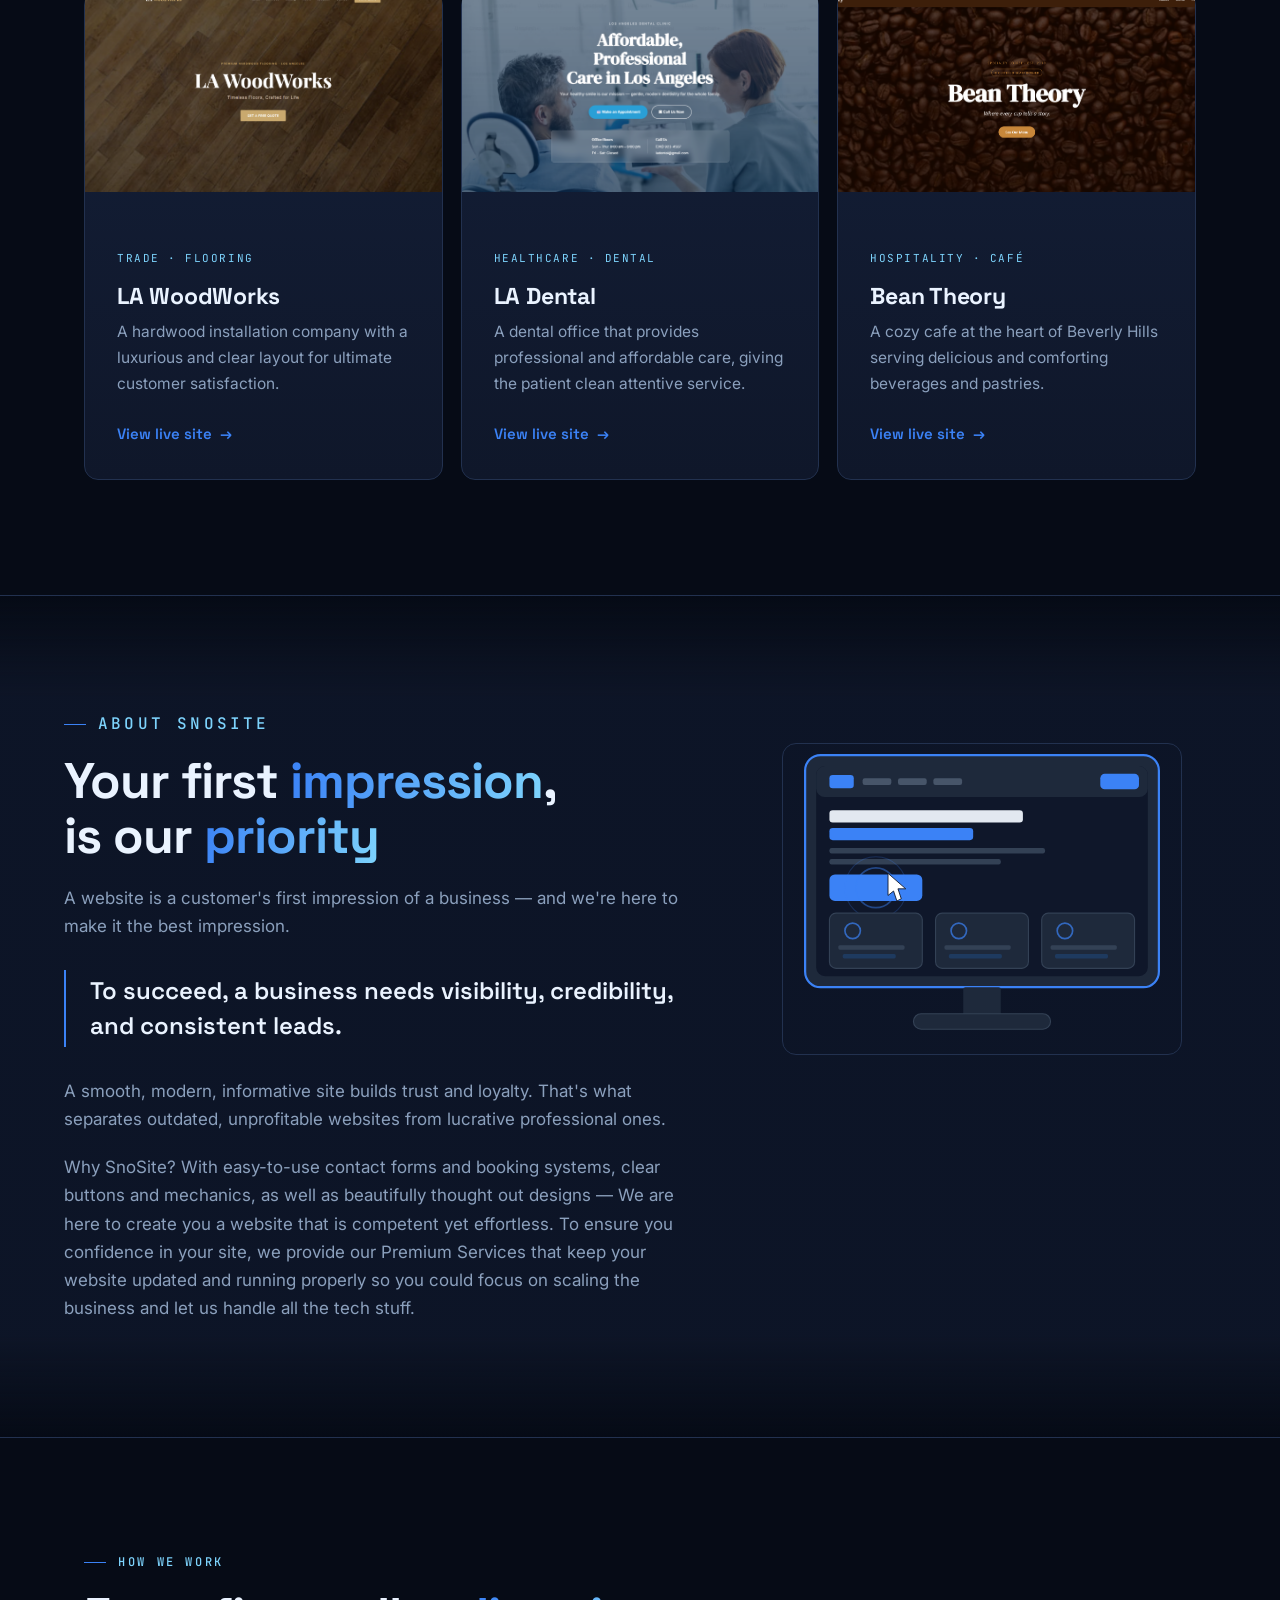
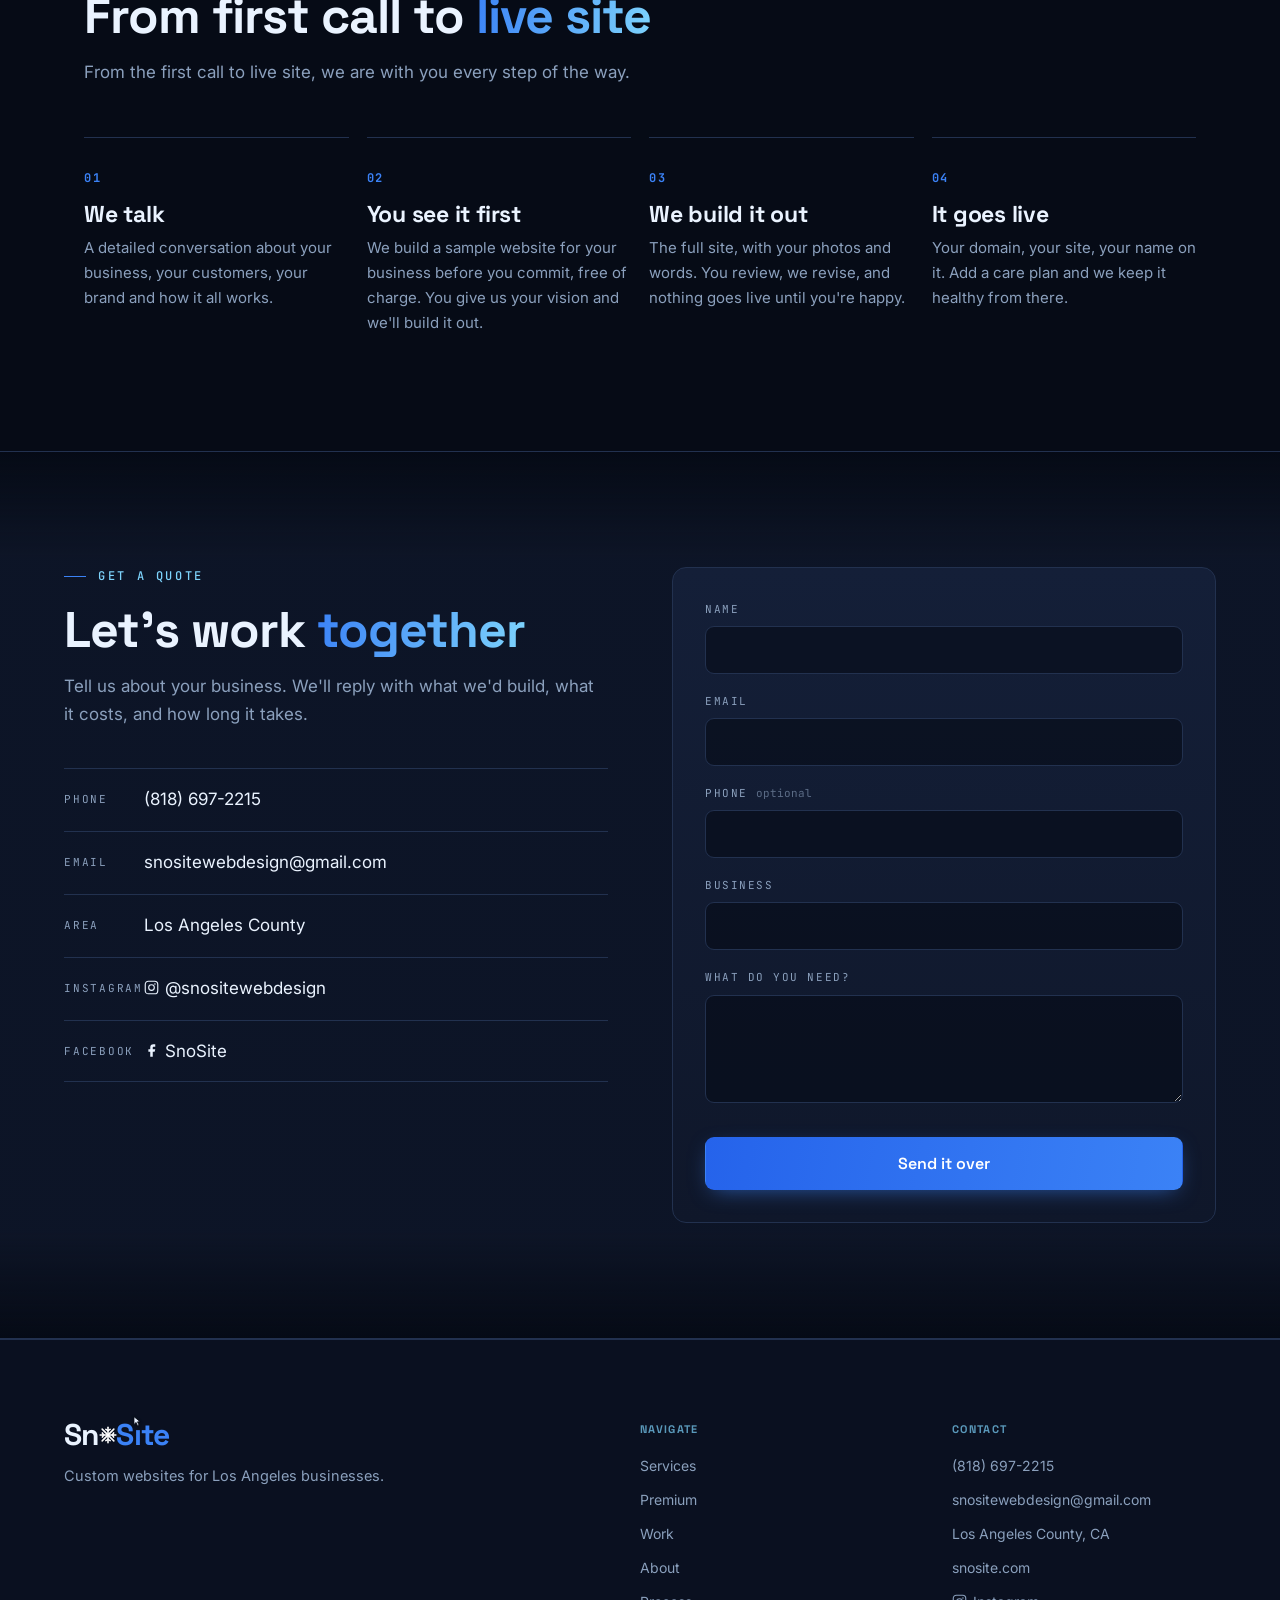
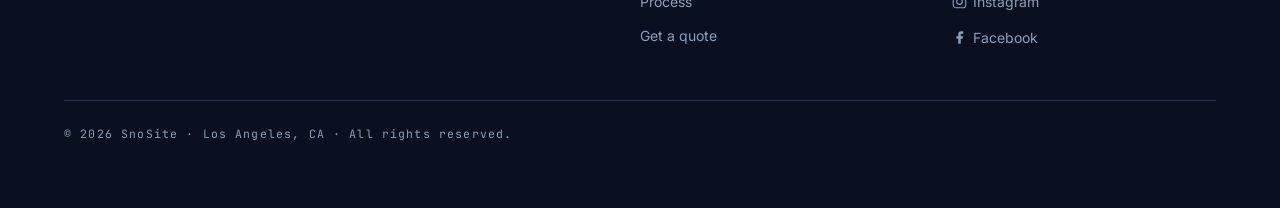
==== commit 0208b71f: "Add pricing & add-ons page with all 4 sections, link from nav Co-Authored-By: Claude Sonnet 4.6 <nor" ====
--- a/index.html
+++ b/index.html
@@ -96,6 +96,7 @@
     <a href="#my-work">Work</a>
     <a href="#about">About</a>
     <a href="#process">Process</a>
+    <a href="add-ons.html">Pricing</a>
     <a class="btn btn-sm" href="#contact">Get a quote</a>
   </nav>
 
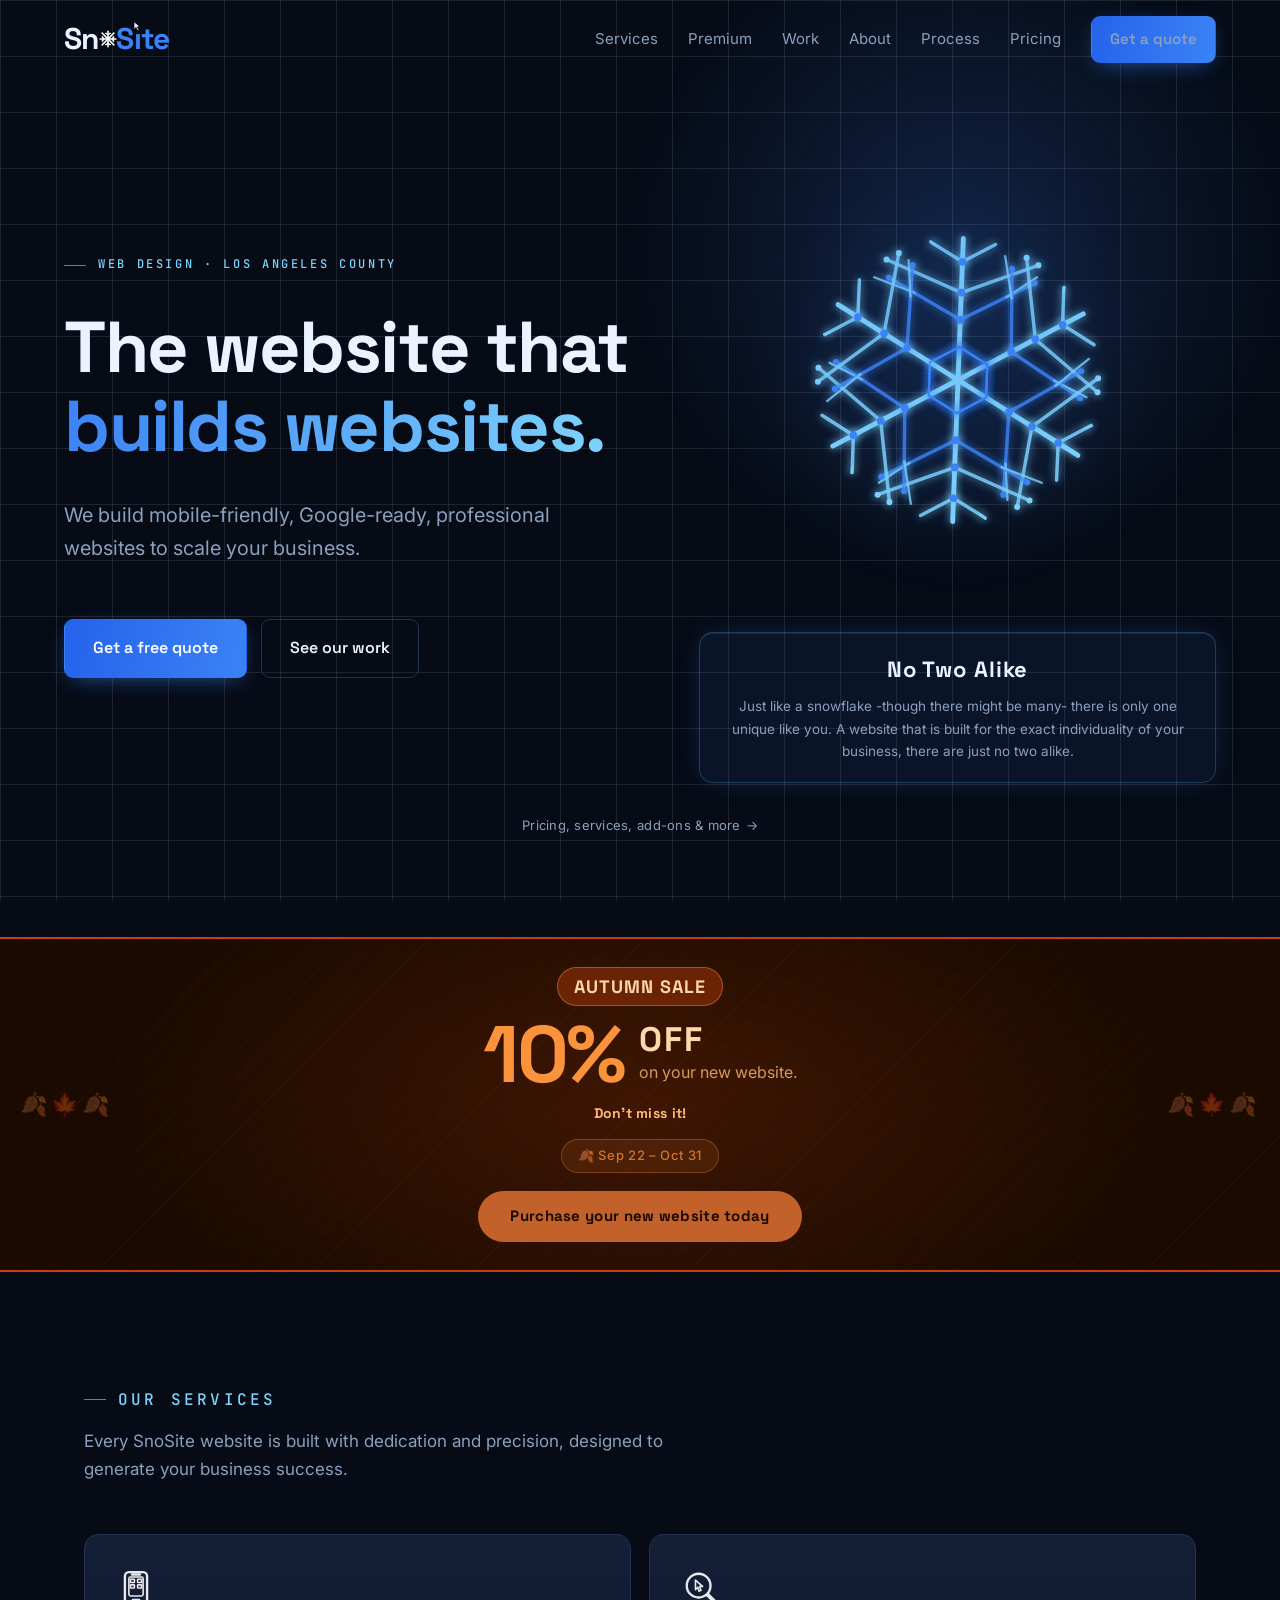
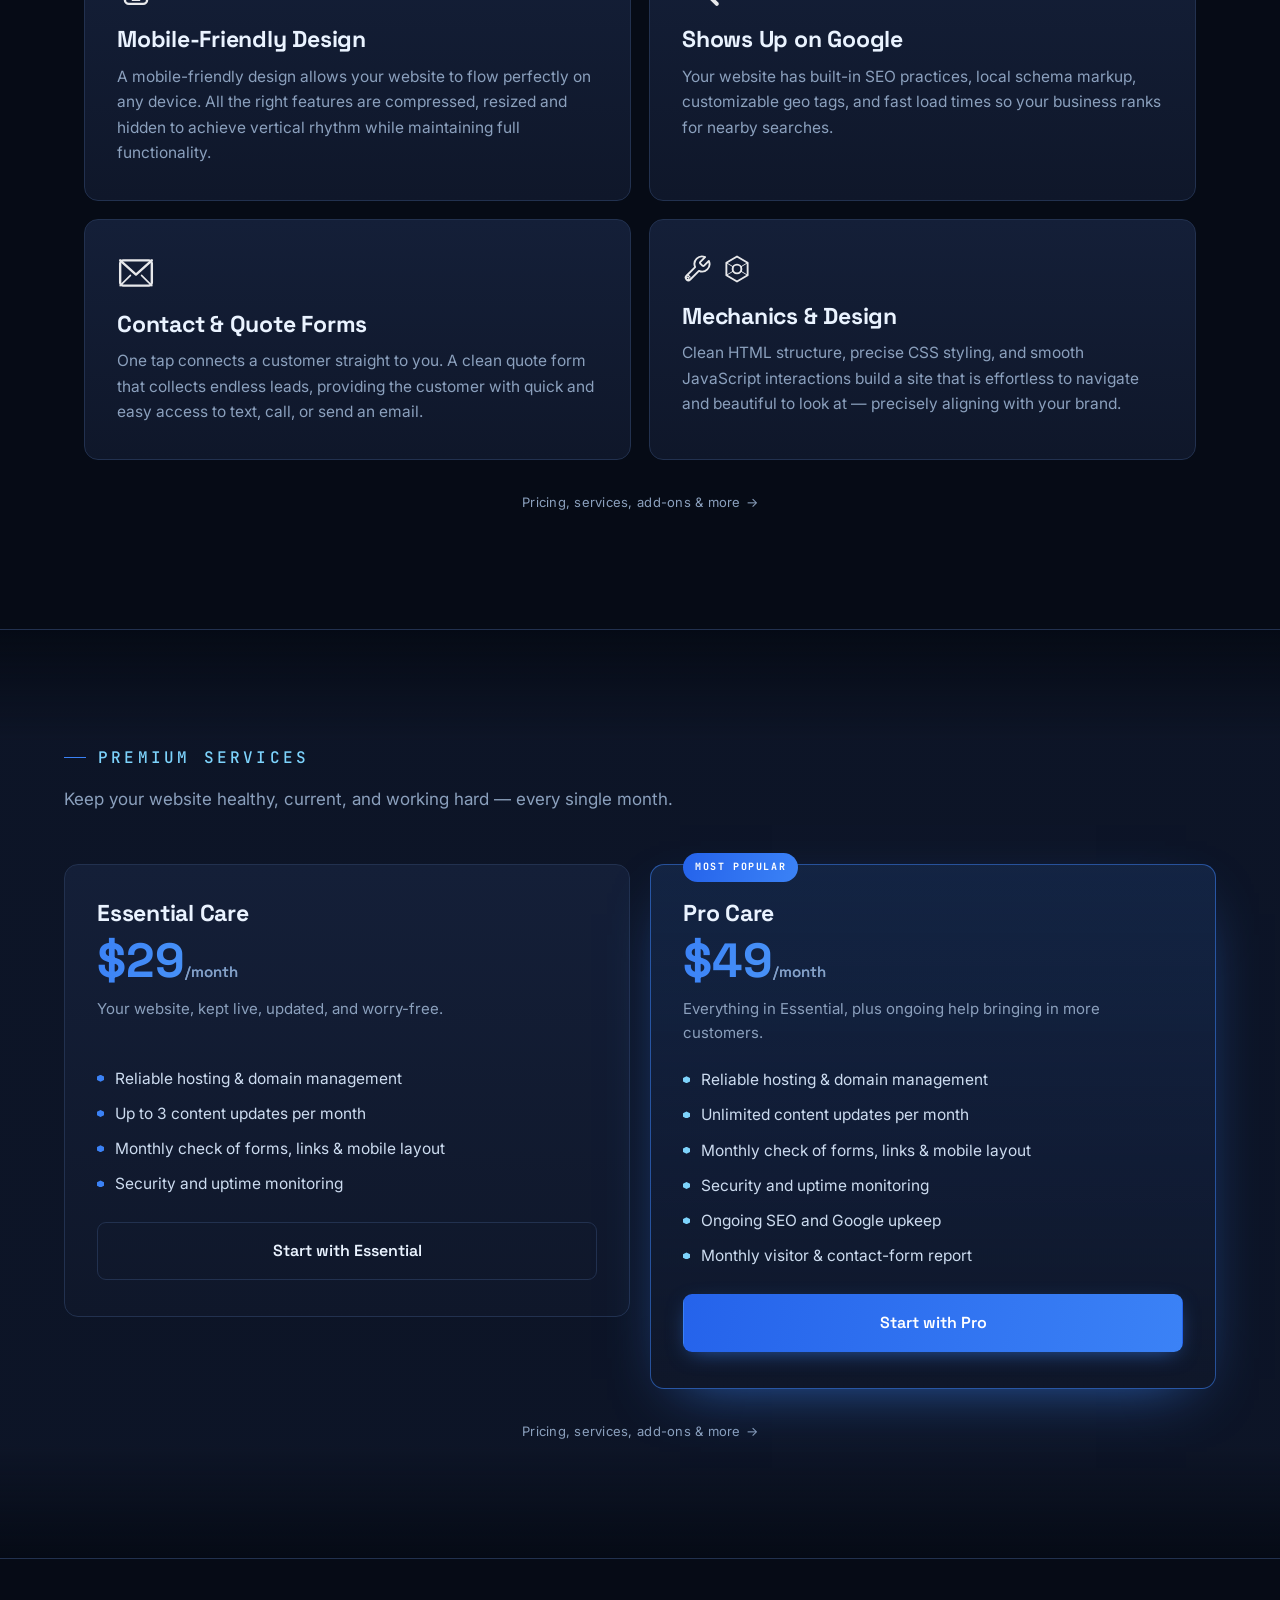
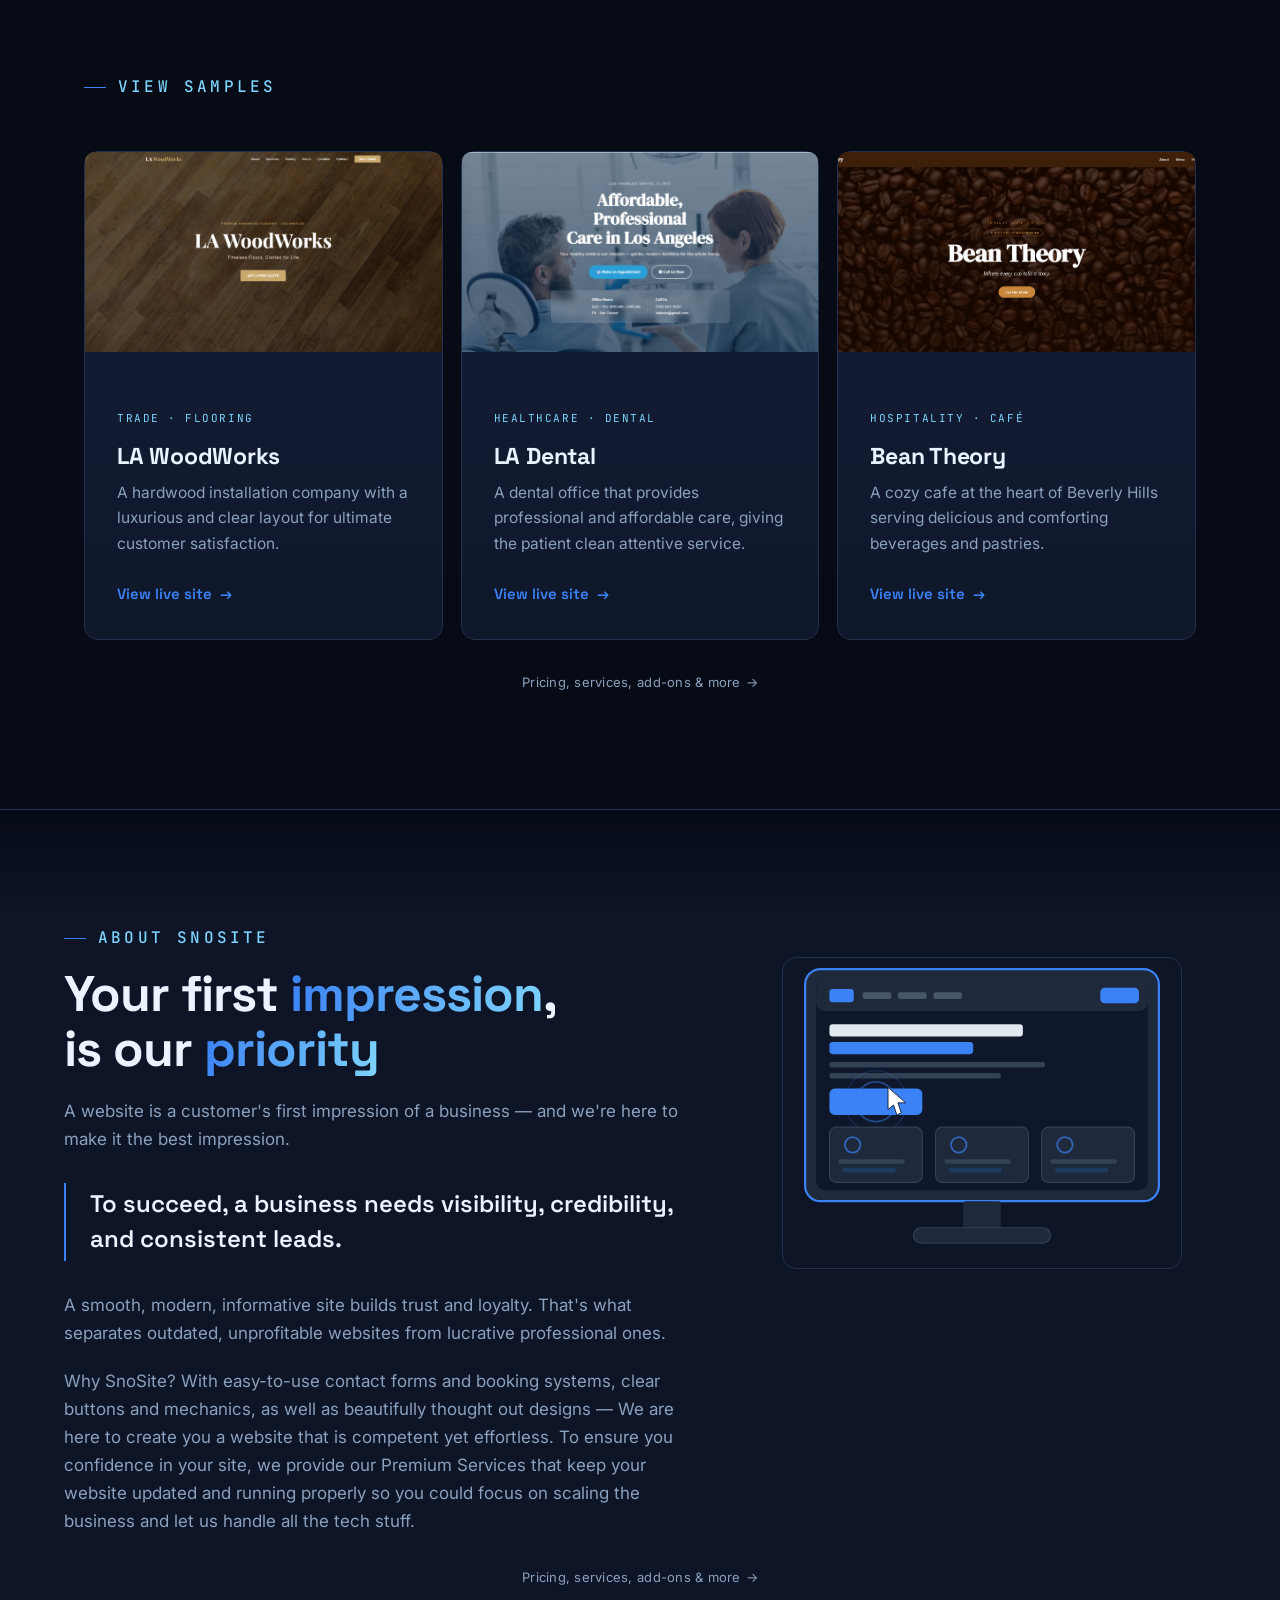
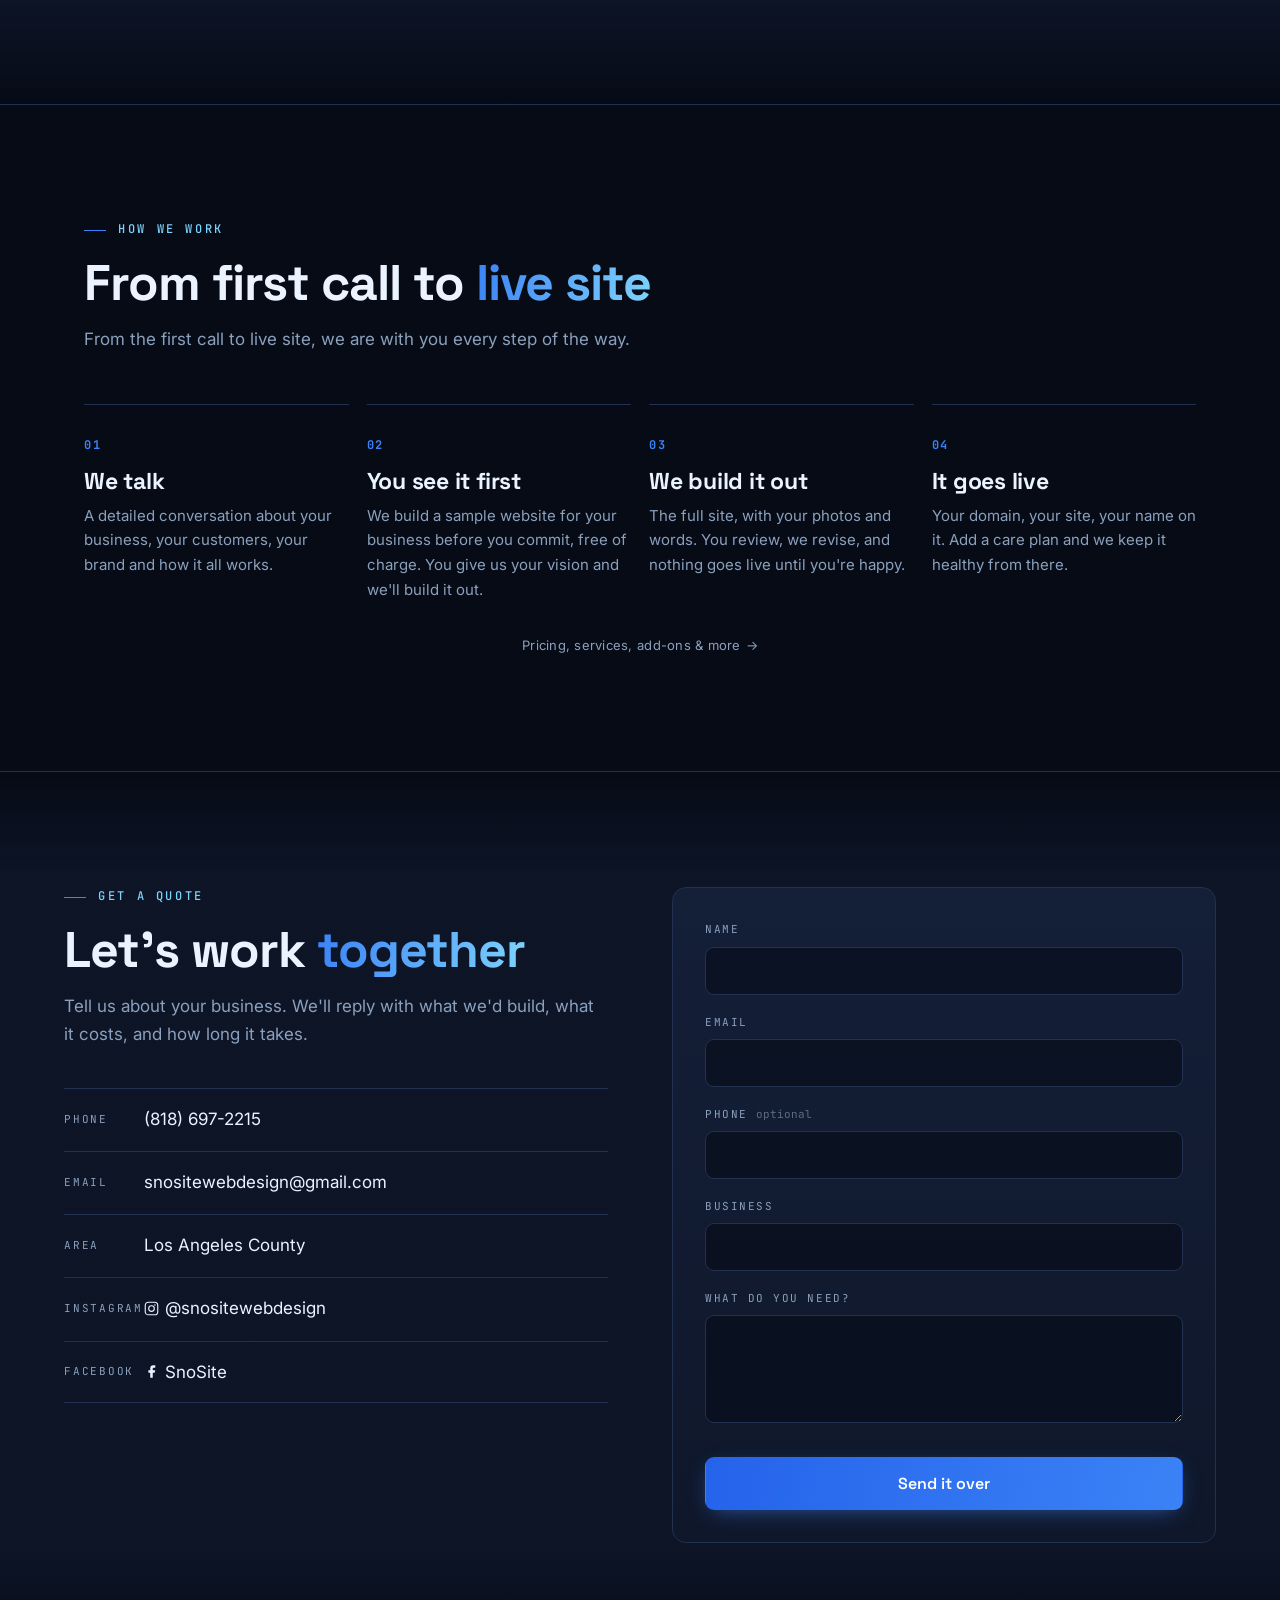
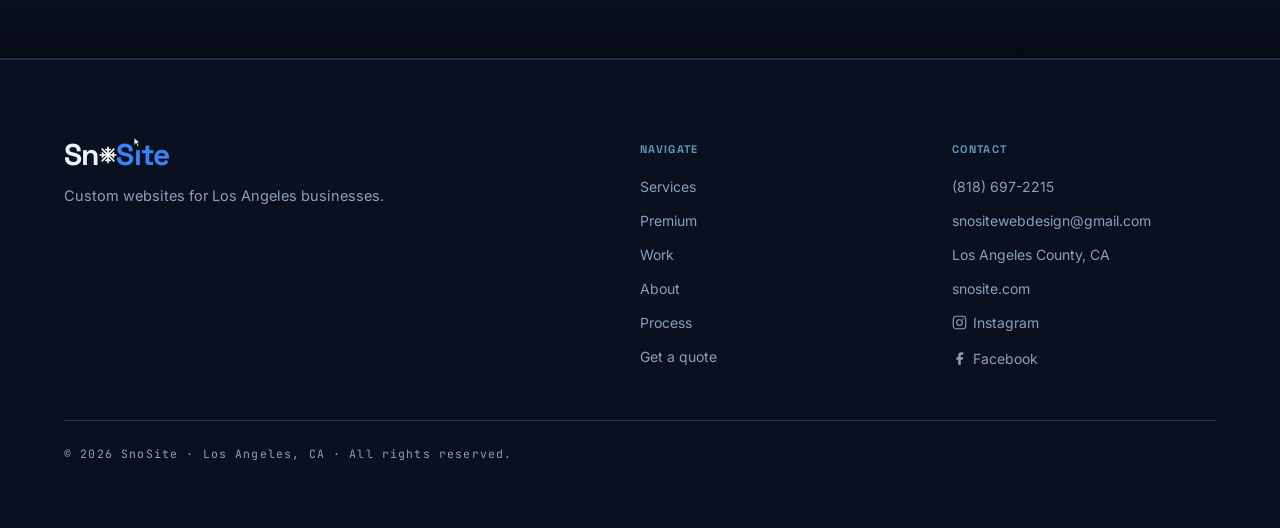
==== commit 66b1f726: "Add pricing/add-ons teaser arrow link to bottom of every section Co-Authored-By: Claude Sonnet 4.6 <" ====
--- a/index.html
+++ b/index.html
@@ -135,6 +135,7 @@
     </figure>
 
   </div>
+  <a class="ao-teaser" href="add-ons.html">Pricing, services, add-ons &amp; more<span class="ao-arrow">→</span></a>
 </section>
 
 <!-- ============ FALL SALE BANNER ============ -->
@@ -209,6 +210,7 @@
       <p>Clean HTML structure, precise CSS styling, and smooth JavaScript interactions build a site that is effortless to navigate and beautiful to look at — precisely aligning with your brand.</p>
     </article>
   </div>
+  <a class="ao-teaser" href="add-ons.html">Pricing, services, add-ons &amp; more<span class="ao-arrow">→</span></a>
 </section>
 
 <!-- ============ PREMIUM ============ -->
@@ -248,6 +250,7 @@
       <a class="btn btn-block" href="#contact">Start with Pro</a>
     </article>
   </div>
+  <a class="ao-teaser" href="add-ons.html">Pricing, services, add-ons &amp; more<span class="ao-arrow">→</span></a>
 </section>
 
 <!-- ============ WORK ============ -->
@@ -293,6 +296,7 @@
       <span class="work-link">View live site <span>&rarr;</span></span>
     </a>
   </div>
+  <a class="ao-teaser" href="add-ons.html">Pricing, services, add-ons &amp; more<span class="ao-arrow">→</span></a>
 </section>
 
 <!-- ============ ABOUT ============ -->
@@ -356,6 +360,7 @@
     </div>
 
   </div>
+  <a class="ao-teaser" href="add-ons.html">Pricing, services, add-ons &amp; more<span class="ao-arrow">→</span></a>
 </section>
 
 <!-- ============ PROCESS ============ -->
@@ -388,7 +393,7 @@
       <p>Your domain, your site, your name on it. Add a care plan and we keep it healthy from there.</p>
     </li>
   </ol>
-
+  <a class="ao-teaser" href="add-ons.html">Pricing, services, add-ons &amp; more<span class="ao-arrow">→</span></a>
 </section>
 
 <!-- ============ CONTACT ============ -->
--- a/style.css
+++ b/style.css
@@ -585,6 +585,26 @@
   max-width:1240px;margin:48px auto 0;padding-top:24px;border-top:1px solid var(--line);
   font-family:var(--mono);font-size:11.5px;letter-spacing:.1em;color:var(--slate);
 }
+
+/* ---------- add-ons teaser link ---------- */
+.ao-teaser{
+  display:block;
+  text-align:center;
+  margin:32px auto 0;
+  font-family:var(--body);
+  font-size:13px;
+  color:var(--slate);
+  text-decoration:none;
+  letter-spacing:.02em;
+  transition:color .2s;
+}
+.ao-teaser:hover{ color:var(--ice); }
+.ao-teaser .ao-arrow{
+  display:inline-block;
+  margin-left:5px;
+  transition:transform .2s;
+}
+.ao-teaser:hover .ao-arrow{ transform:translateX(4px); }
 
 /* ---------- reveal ---------- */
 .reveal{opacity:0;transform:translateY(14px);transition:opacity .35s ease, transform .35s cubic-bezier(.2,.8,.2,1);will-change:opacity,transform}
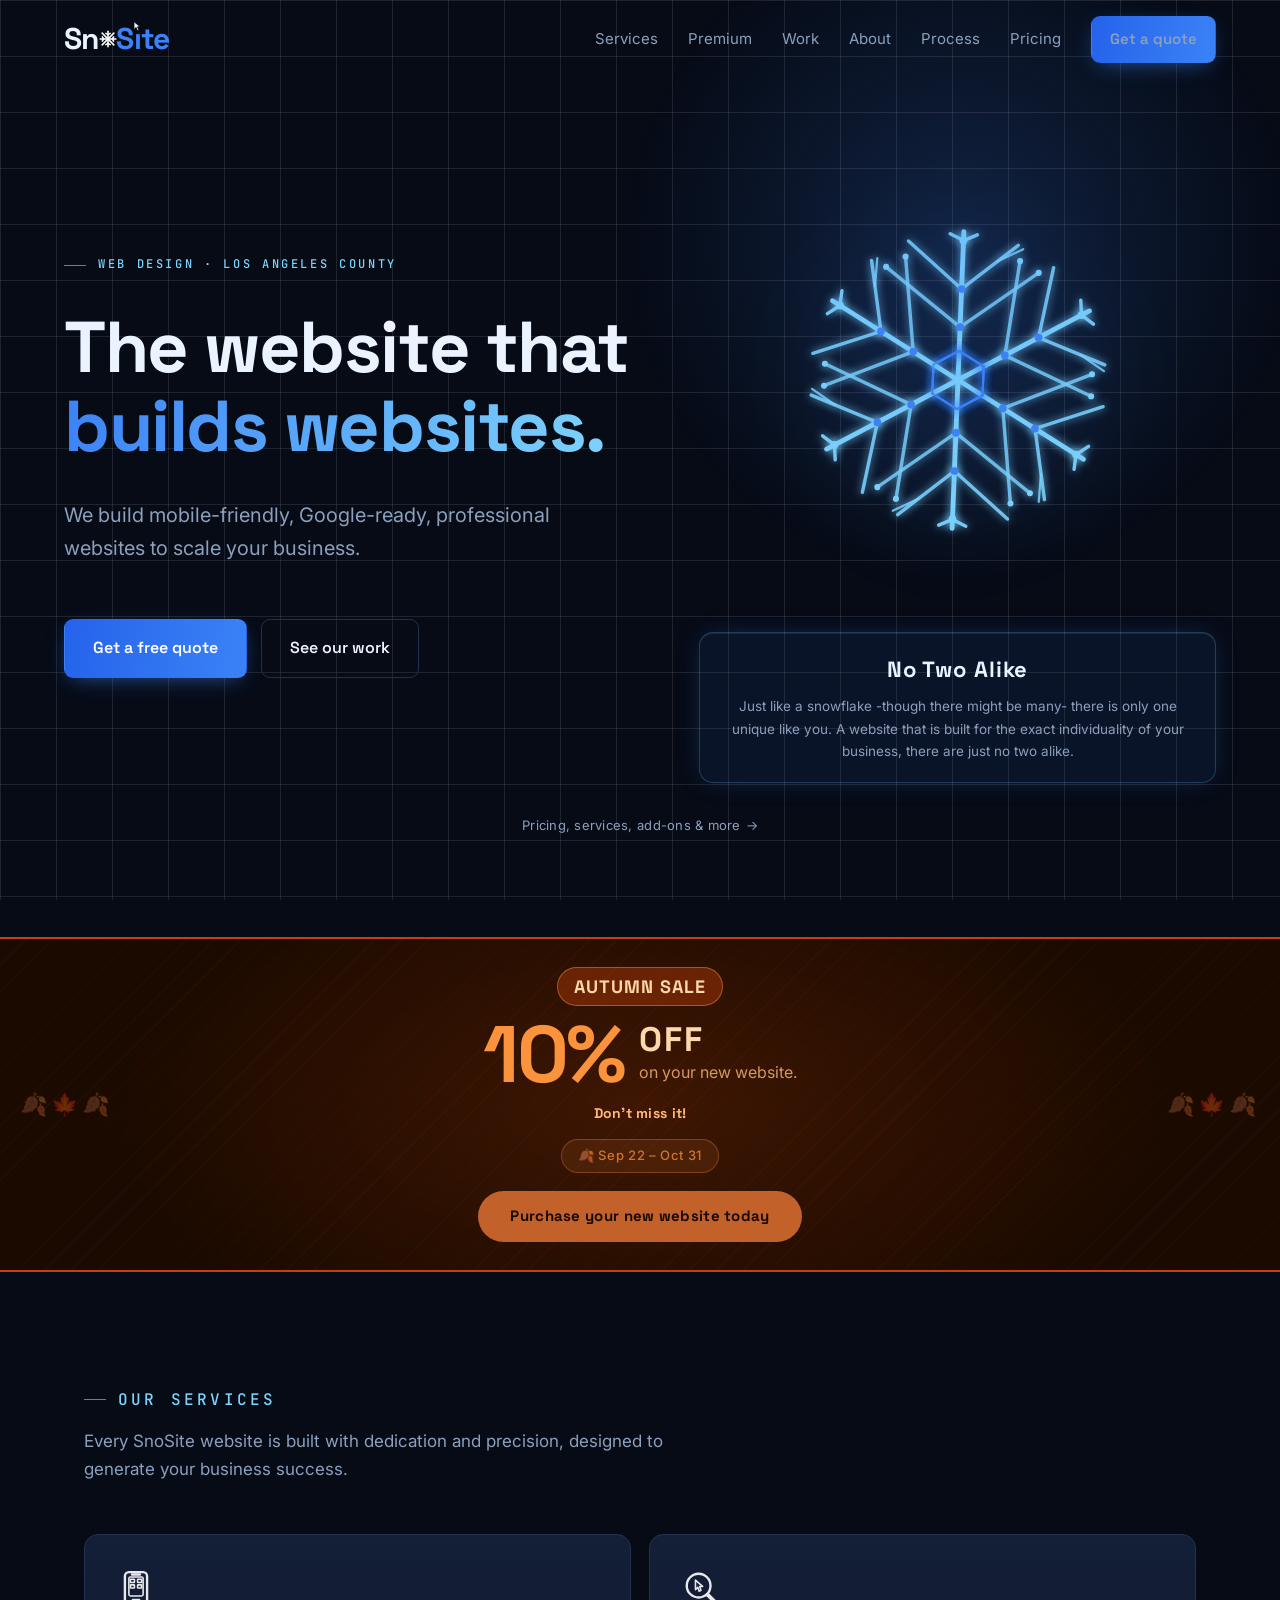
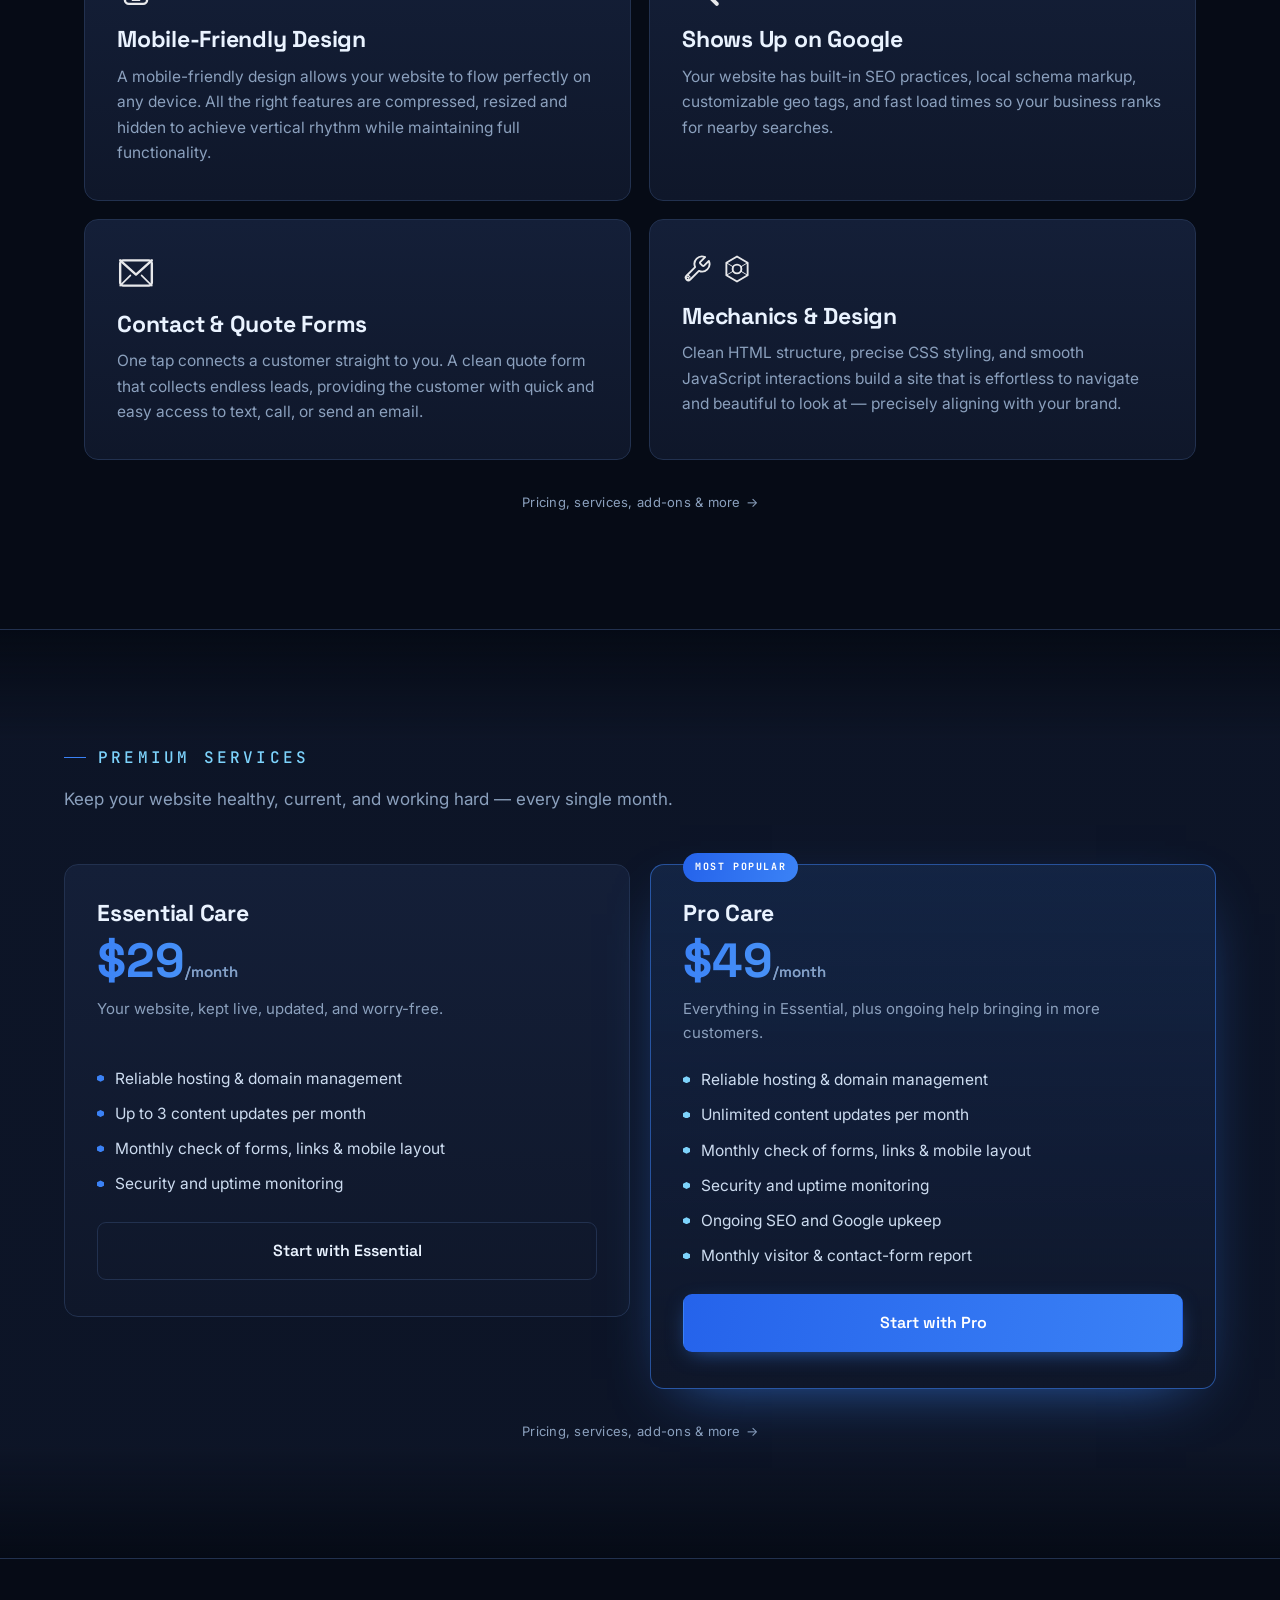
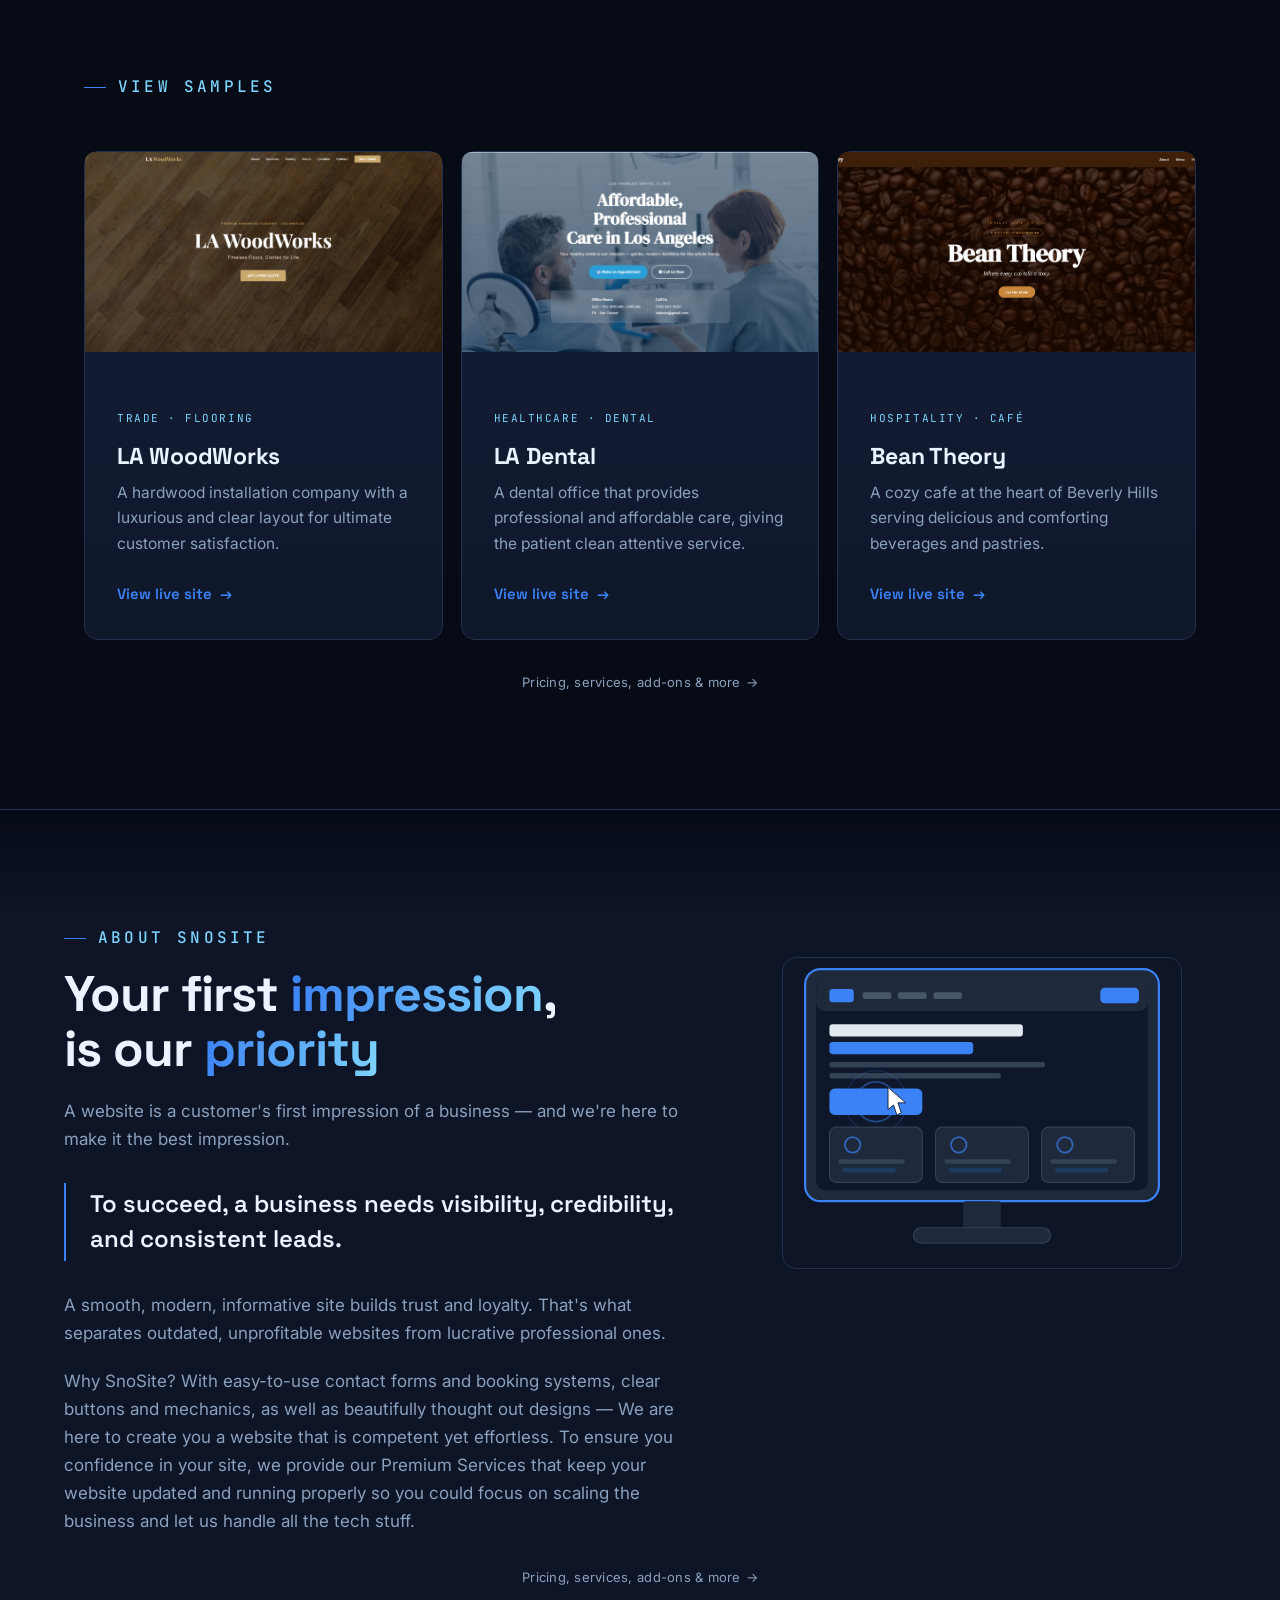
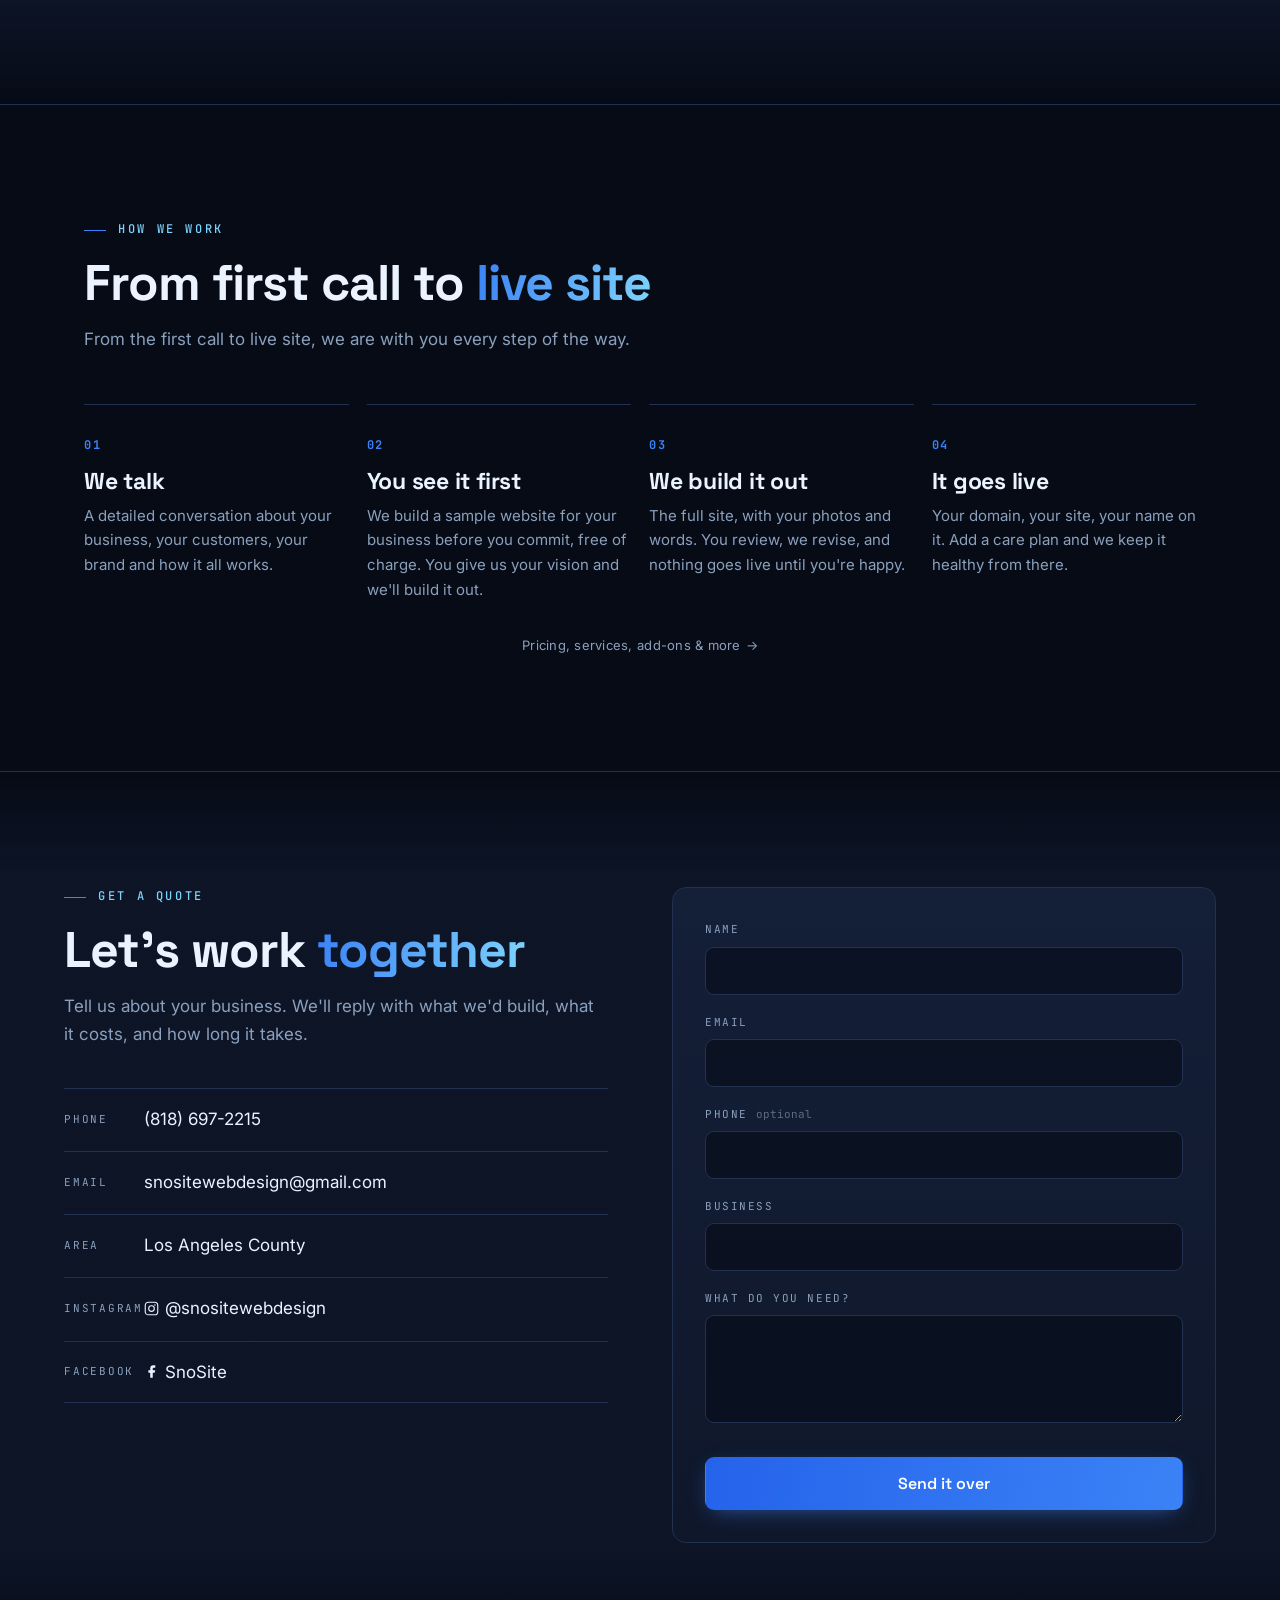
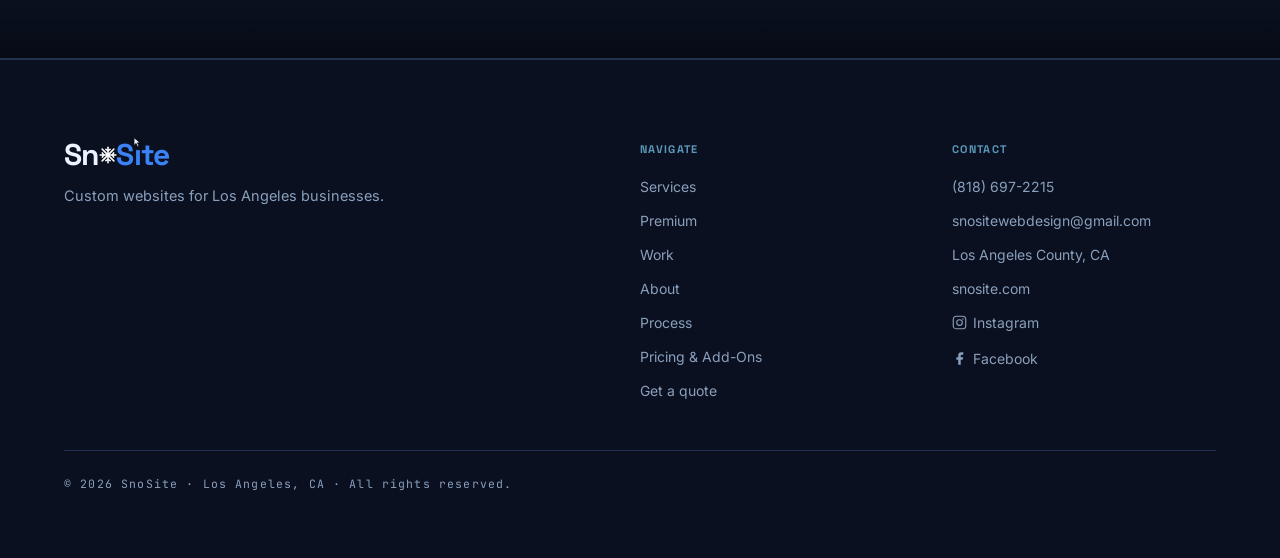
==== commit 530b5946: "Add Pricing & Add-Ons to footer nav, fix card stagger delays, guard reveal delays Co-Authored-By: Cl" ====
--- a/index.html
+++ b/index.html
@@ -480,6 +480,7 @@
         <a href="#my-work">Work</a>
         <a href="#about">About</a>
         <a href="#process">Process</a>
+        <a href="add-ons.html">Pricing & Add-Ons</a>
         <a href="#contact">Get a quote</a>
       </nav>
     </div>
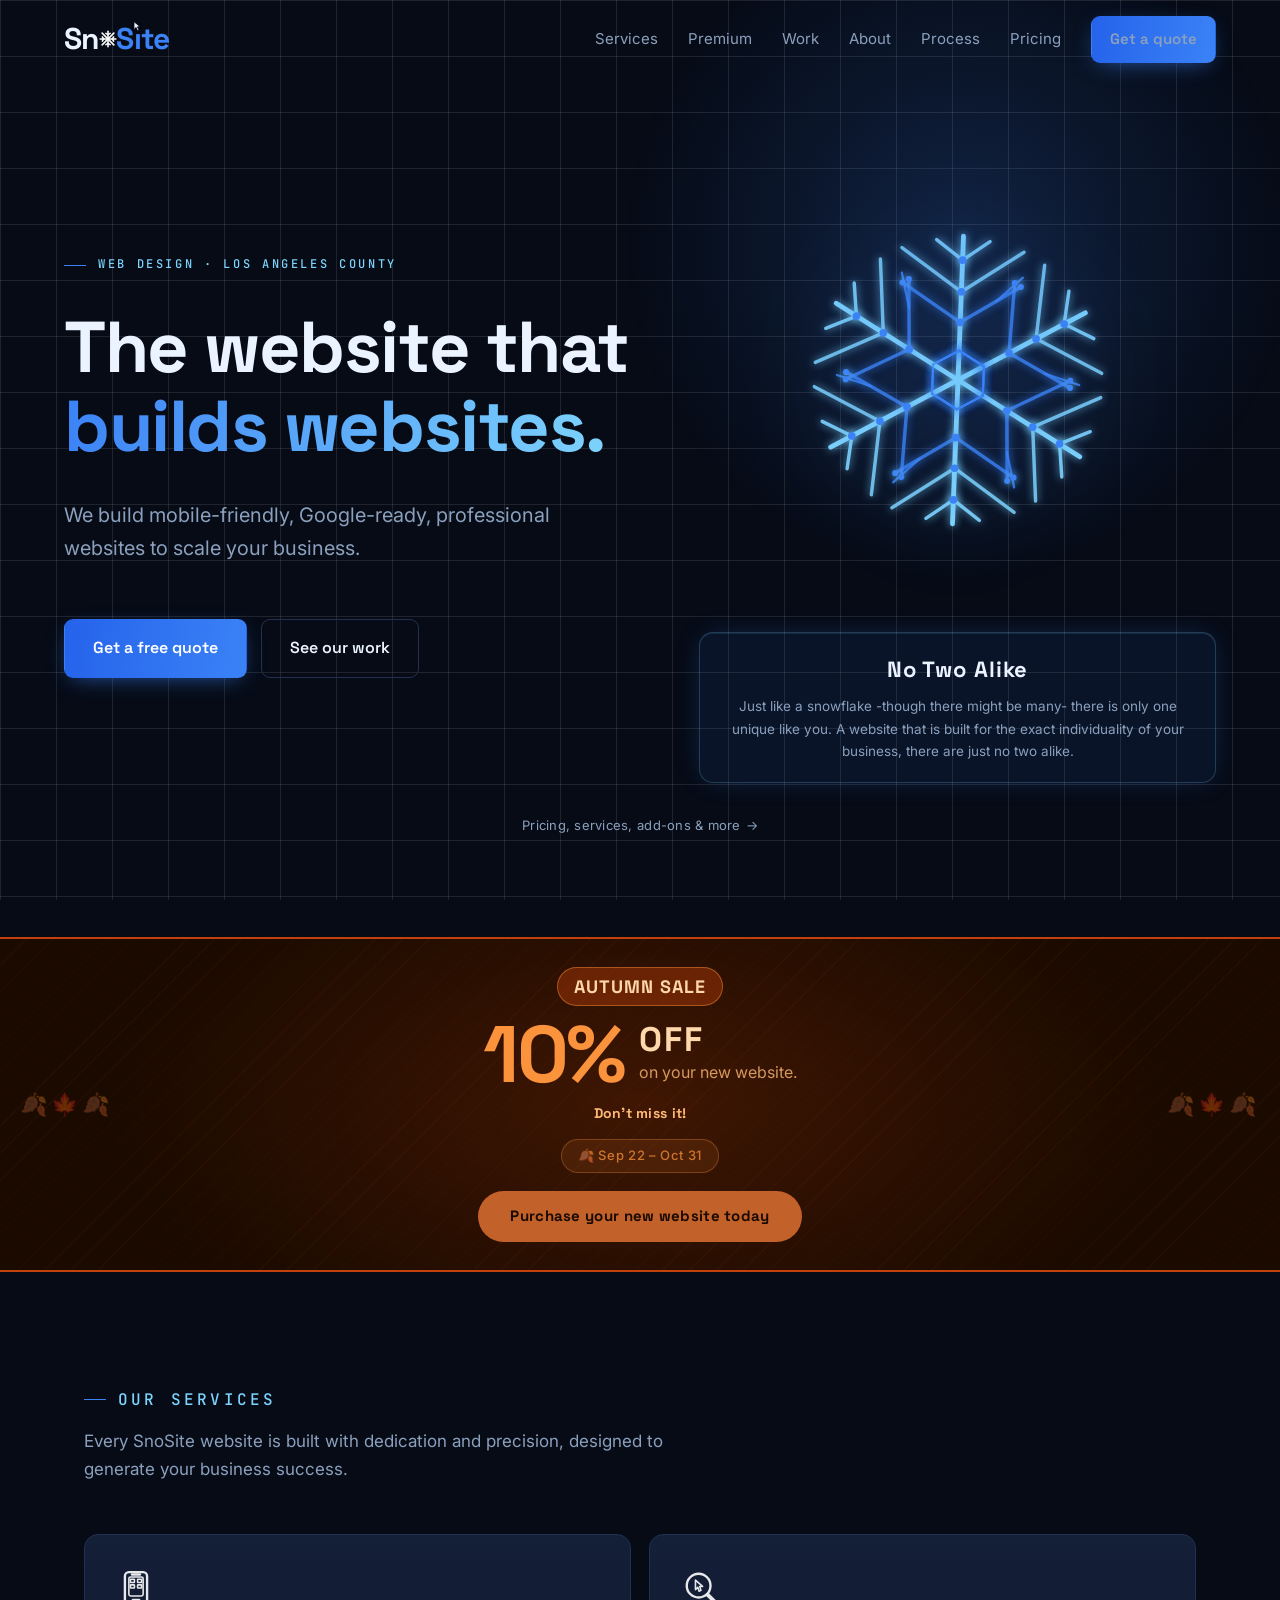
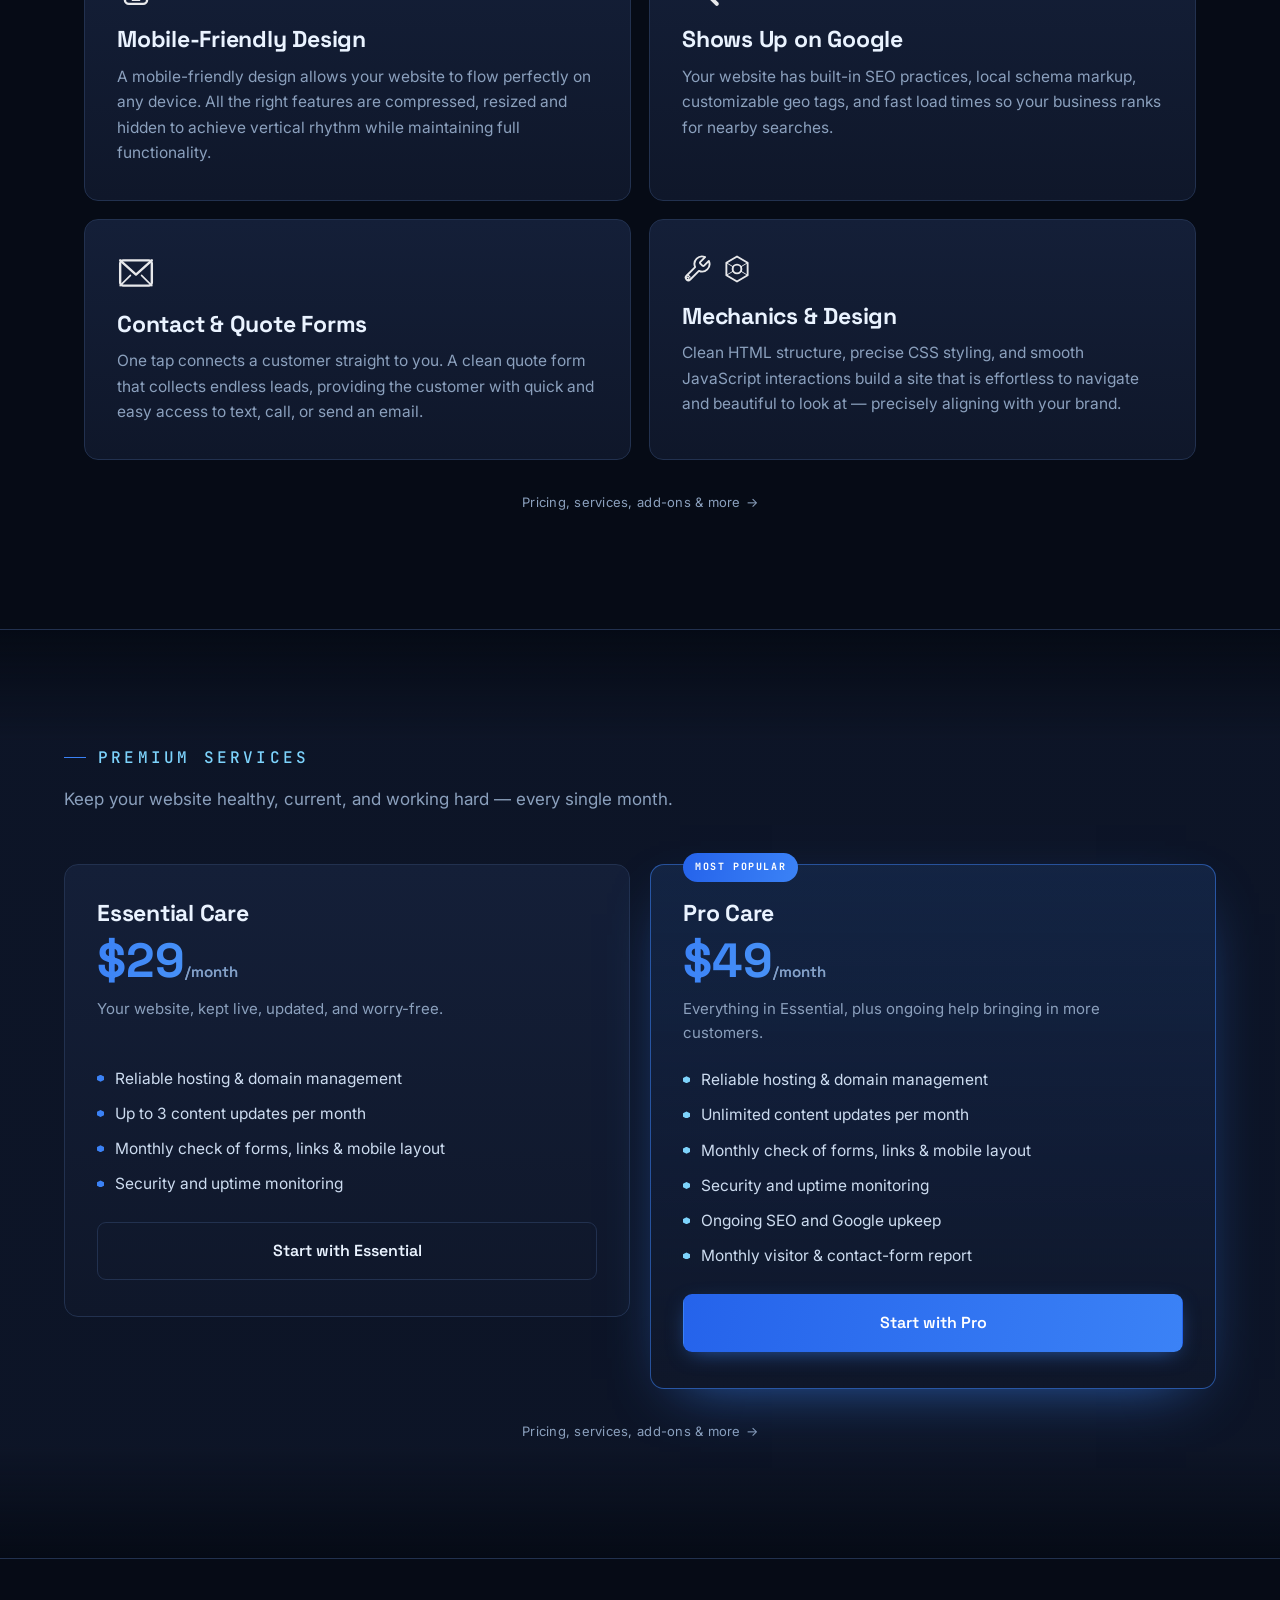
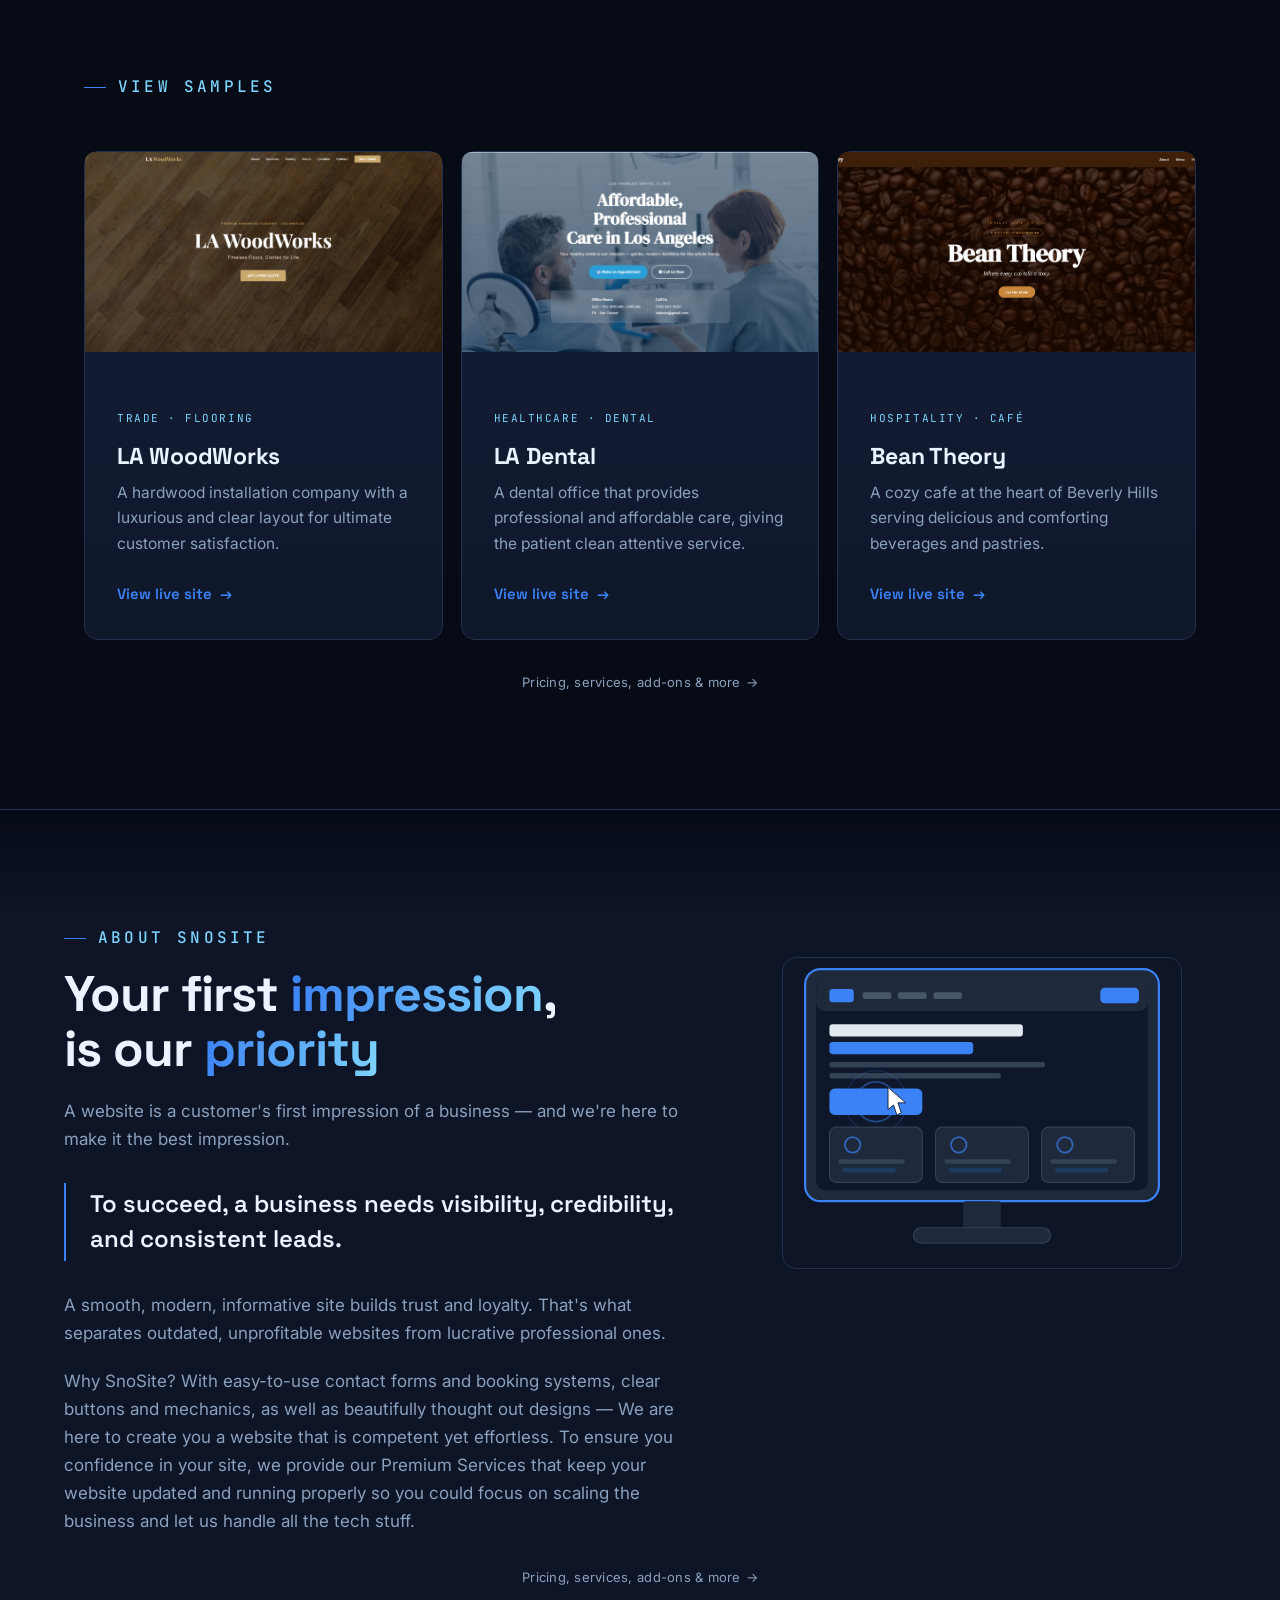
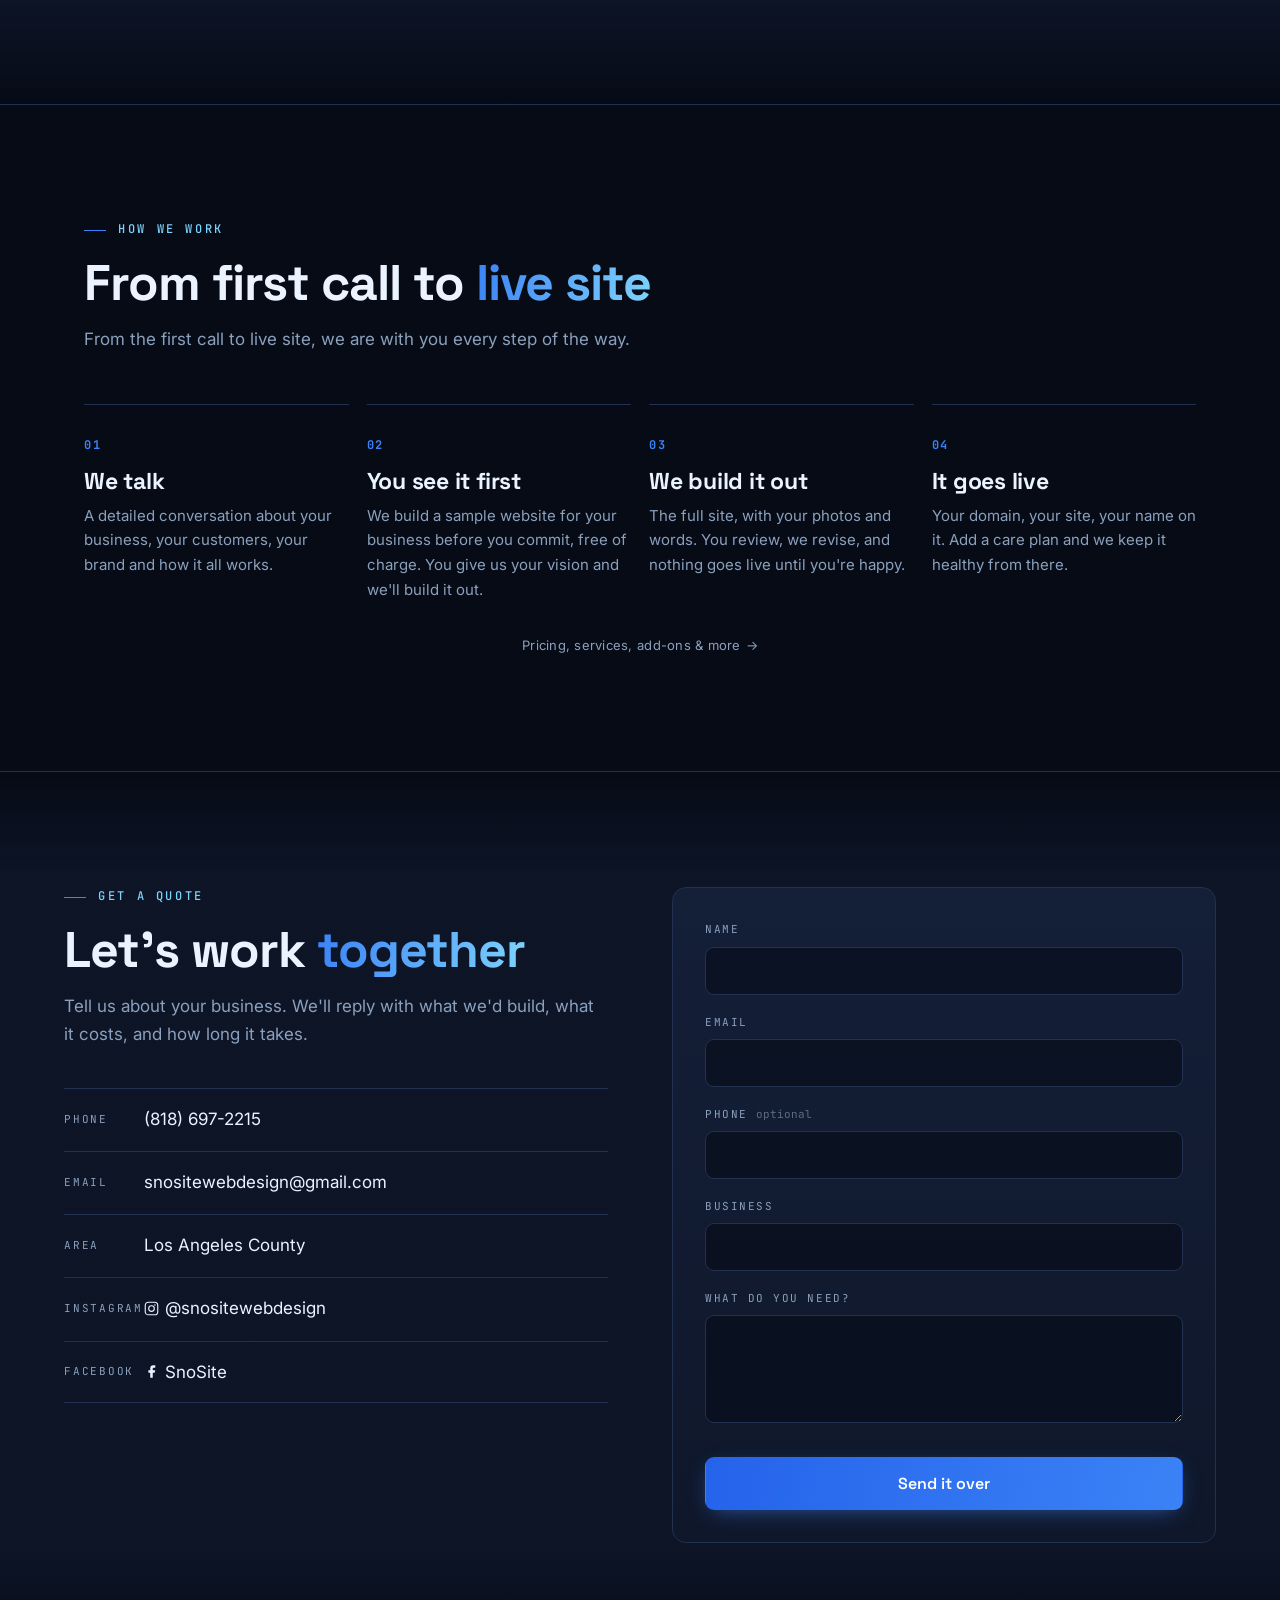
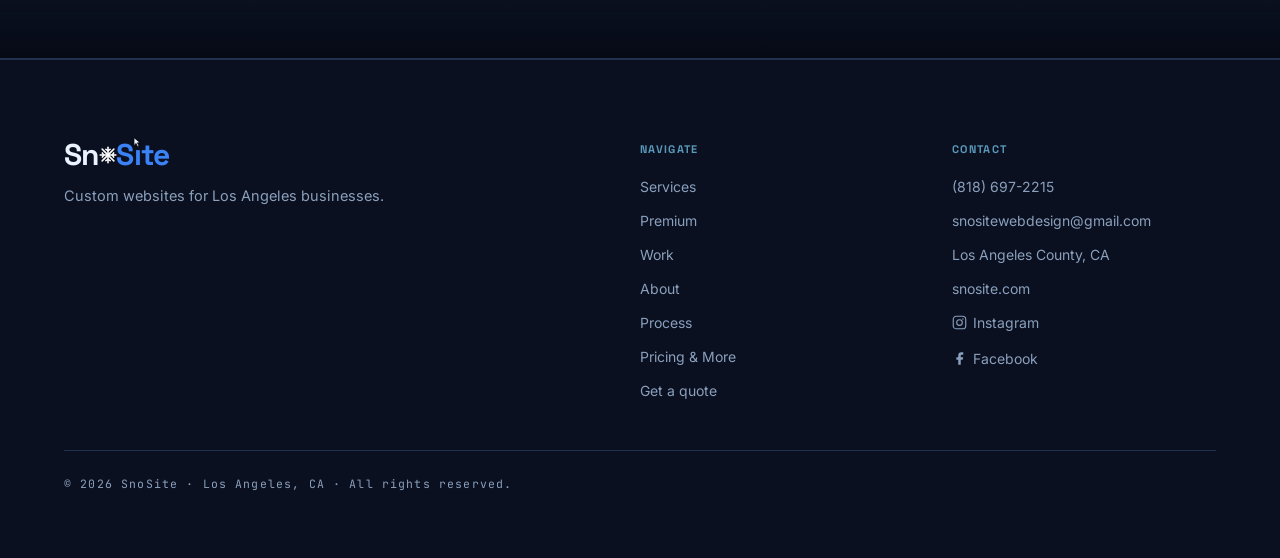
==== commit 3d7a329c: "Rename footer link to Pricing & More Co-Authored-By: Claude Sonnet 4.6 <noreply@anthropic.com>" ====
--- a/index.html
+++ b/index.html
@@ -480,7 +480,7 @@
         <a href="#my-work">Work</a>
         <a href="#about">About</a>
         <a href="#process">Process</a>
-        <a href="add-ons.html">Pricing & Add-Ons</a>
+        <a href="add-ons.html">Pricing & More</a>
         <a href="#contact">Get a quote</a>
       </nav>
     </div>
